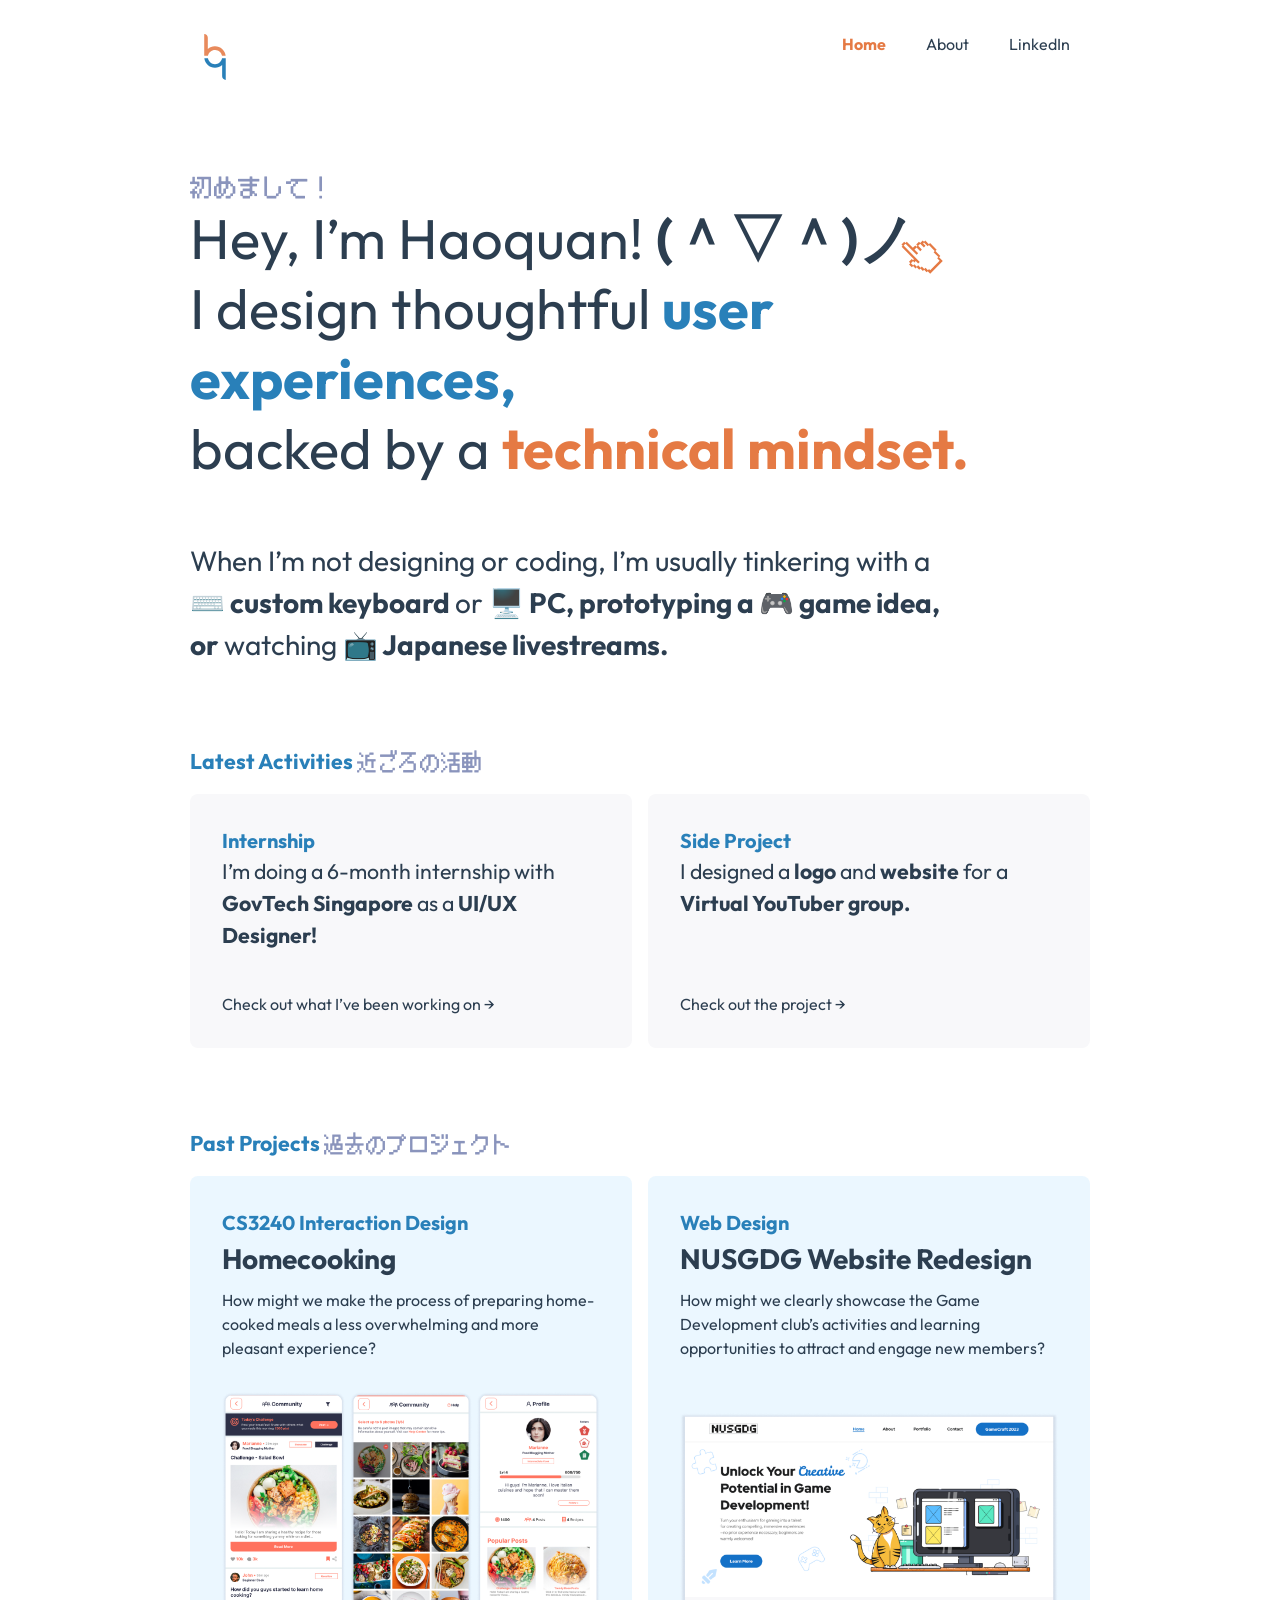
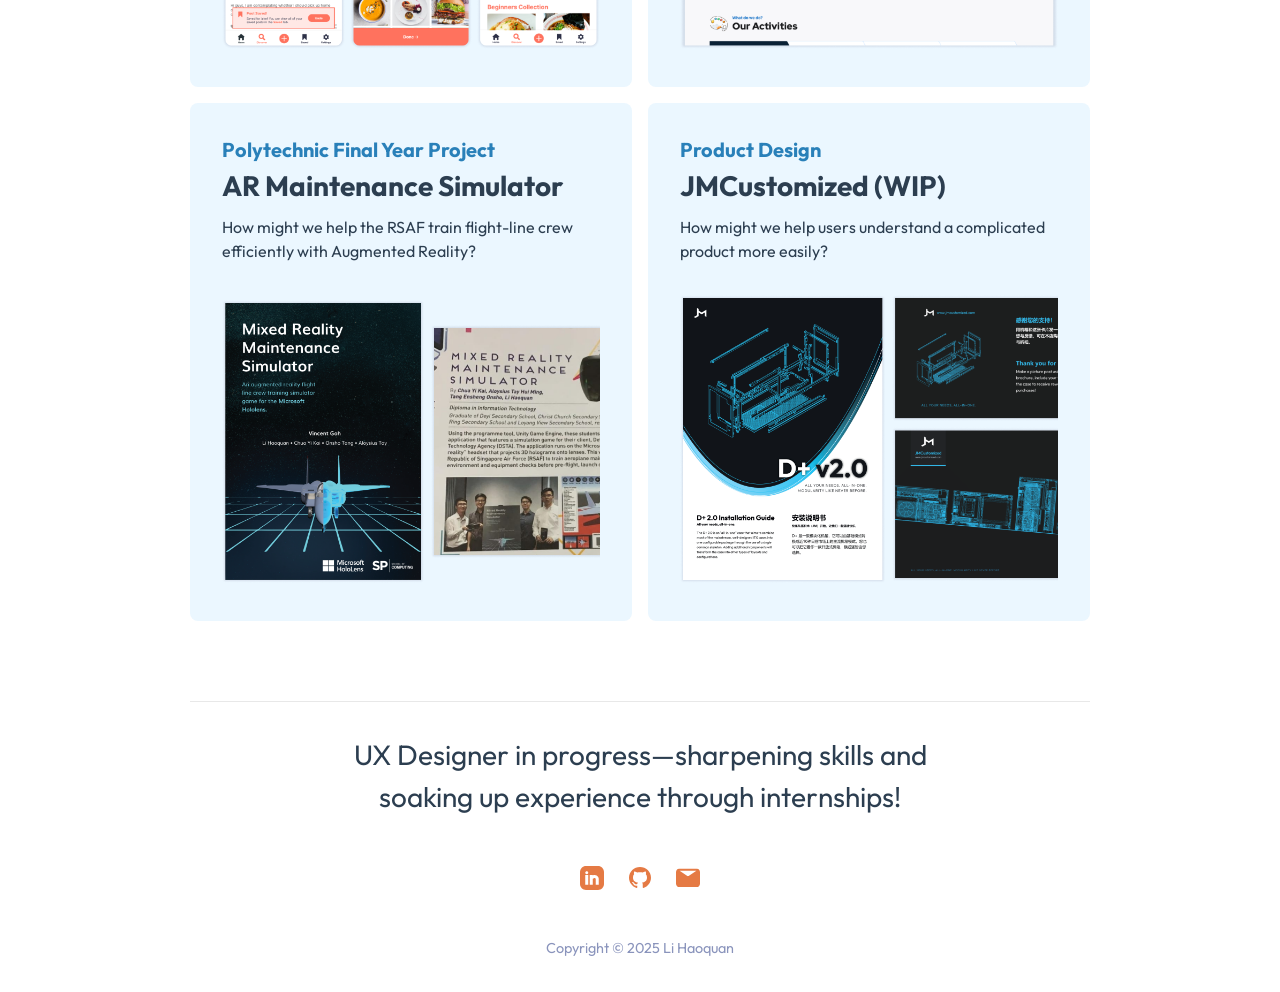
==== index.html @ 428ff1d7 "Update PixelNotes project and fix CSS issues" ====
<!DOCTYPE html>
<html lang="en">

<head>
    <meta charset="utf-8">
    <meta name="description" content="I am Li Haoquan, a UX Designer. This is my portfolio.">
    <meta name="viewport" content="width=device-width, initial-scale=1.0">
    <title>Li Haoquan Portfolio</title>
    <link rel="preconnect" href="https://fonts.googleapis.com">
    <link rel="preconnect" href="https://fonts.gstatic.com" crossorigin>
    <link href="https://fonts.googleapis.com/css2?family=Outfit&family=Pixelify+Sans&display=swap" rel="stylesheet">
    <link rel="canonical" href="http://lihaoquan.com">
    <link rel="stylesheet" href="css/styles.css">
</head>

<body>
    <div class="wrapper">
        <nav>
            <a href="#"><img src="img/logo.svg" alt="" /></a>
            <div class="navigation-container">
                <ul>
                    <li><a href="index.html" class="active">Home</a></li>
                    <li><a href="about.html">About</a></li>
                    <li><a href="https://www.linkedin.com/in/li-haoquan/" target="_blank">LinkedIn</a></li>
                </ul>
                <div class="hamburger-menu">
                    <img class="menu-close-cta" src="img/close.svg" alt="" />
                    <img class="menu-open-cta" src="img/hamburger-menu.svg" alt="" />
                </div>
            </div>
        </nav>
        <main>
            <div id="danmaku-container"></div>
            <header>
                <h4 class="section-title"><span class="gray-text">初めまして！</span></h4>
                <h1>Hey, I’m Haoquan! <strong class="danmaku-toggle">(＾▽＾)ノ</strong>
                    <span class="icon-container"><img class="danmaku-toggle" src="img/mouseover.svg" alt="" /></span>
                    <span class="linebreak">I design
                        thoughtful <strong class="blue-text">user experiences,</strong></span> backed by a
                    <strong class="orange-text">technical mindset.</strong>
                </h1>
                <p>When I’m not designing or coding, I’m usually tinkering with a <span
                        class="linebreak"><strong>&#x2328;&#xFE0F; custom
                            keyboard </strong> or <strong>&#x1F5A5;&#xFE0F; PC, prototyping a
                            <strong>&#x1F3AE;&#xFE0F; game idea,</span></strong> or</strong> watching
                    <strong>&#x1F4FA;&#xFE0F; Japanese livestreams.</strong>
                </p>
            </header>
            <section>
                <h2 class="section-title">Latest Activities <span class="gray-text">近ごろの活動</span></h2>
                <div class="text-block-container">
                    <div class="text-block gray-text-block">
                        <a target="_blank" href="https://www.linkedin.com/in/li-haoquan/">
                            <div>
                                <h3>Internship</h3>
                                <p class="description">I’m doing a 6-month internship with <strong>GovTech
                                        Singapore</strong> as a <strong>UI/UX
                                        Designer!</strong></p>
                            </div>
                            <p class="hyperlink">Check out what I’ve been working on &rarr;</p>
                        </a>
                    </div>
                    <div class="text-block gray-text-block">
                        <a href="pixelnotes.html">
                            <div>
                                <h3>Side Project</h3>
                                <p class="description">I designed a <strong>logo</strong> and <strong>website</strong>
                                    for a
                                    <strong>Virtual
                                        YouTuber
                                        group.</strong>
                                </p>
                            </div>
                            <p class="hyperlink">Check out the project &rarr;</p>
                        </a>
                    </div>
                </div>
            </section>
            <section class="past-projects">
                <h2 class="section-title">Past Projects <span class="gray-text">過去のプロジェクト</span></h2>
                <div class="text-block-container">
                    <div class="text-block blue-text-block">
                        <a href="homecooking.html">
                            <div class="title-section">
                                <h3>CS3240 Interaction Design</h3>
                                <h2>Homecooking</h2>
                                <p class="description">How might we make the process of preparing home-cooked meals a
                                    less overwhelming and
                                    more
                                    pleasant experience?</p>
                            </div>
                            <div class="image-section">
                                <img src="img/cs3240-homecooking.png" alt="" />
                            </div>
                        </a>
                    </div>
                    <div class="text-block blue-text-block">
                        <a href="nusgdg.html">
                            <div class="title-section">
                                <h3>Web Design</h3>
                                <h2>NUSGDG Website Redesign</h2>
                                <p class="description">How might we clearly showcase the Game Development club’s
                                    activities and learning
                                    opportunities to attract and engage new members?</p>
                            </div>
                            <div class="image-section">
                                <img src="img/nusgdg-website-redesign.png" alt="" />
                            </div>
                        </a>
                    </div>
                    <div class="text-block blue-text-block">
                        <a href="ar-maintenance-simulator.html">
                            <div class="title-section">
                                <h3>Polytechnic Final Year Project</h3>
                                <h2>AR Maintenance Simulator</h2>
                                <p class="description">How might we help the RSAF train flight-line crew efficiently
                                    with Augmented Reality?
                                </p>
                            </div>
                            <div class="image-section">
                                <img src="img/ar-maintenance-simulator.png" alt="" />
                            </div>
                        </a>
                    </div>
                    <div class="text-block blue-text-block">
                        <a class="wip">
                            <div class="title-section">
                                <h3>Product Design</h3>
                                <h2>JMCustomized (WIP)</h2>
                                <p class="description">How might we help users understand a complicated product more
                                    easily?</p>
                            </div>
                            <div class="image-section">
                                <img src="img/jmcustomized.png" alt="" />
                            </div>
                        </a>
                    </div>
                </div>
            </section>
        </main>
        <footer>
            <h3>UX Designer in progress—sharpening skills and <span class="linebreak">soaking up experience through
                    internships!</span></h3>
            <div class="social-links">
                <a target="_blank" href="https://www.linkedin.com/in/li-haoquan/"><img src="img/linkedin.svg"
                        alt="" /></a>
                <a target="_blank" href="https://github.com/lihaoquan"><img src="img/github.svg" alt="" /></a>
                <a target="_blank" href="mailto:lihaoquan.dev@gmail.com"><img src="img/email.svg" alt="" /></a>
            </div>
            <p>Copyright &copy; 2025 Li Haoquan</p>
            <script src="https://ajax.googleapis.com/ajax/libs/jquery/3.7.1/jquery.min.js"></script>
            <script src="js/javascript.js"></script>
        </footer>
    </div>
</body>

</html>
---- css/styles.css ----
/* http://meyerweb.com/eric/tools/css/reset/ 
   v2.0 | 20110126
   License: none (public domain)
*/

html,
body,
div,
span,
applet,
object,
iframe,
h1,
h2,
h3,
h4,
h5,
h6,
p,
blockquote,
pre,
a,
abbr,
acronym,
address,
big,
cite,
code,
del,
dfn,
em,
img,
ins,
kbd,
q,
s,
samp,
small,
strike,
strong,
sub,
sup,
tt,
var,
b,
u,
i,
center,
dl,
dt,
dd,
ol,
ul,
li,
fieldset,
form,
label,
legend,
table,
caption,
tbody,
tfoot,
thead,
tr,
th,
td,
article,
aside,
canvas,
details,
embed,
figure,
figcaption,
footer,
header,
hgroup,
menu,
nav,
output,
ruby,
section,
summary,
time,
mark,
audio,
video {
    margin: 0;
    padding: 0;
    border: 0;
    font-size: 100%;
    font: inherit;
    vertical-align: baseline;
}

/* HTML5 display-role reset for older browsers */
article,
aside,
details,
figcaption,
figure,
footer,
header,
hgroup,
menu,
nav,
section {
    display: block;
}

body {
    line-height: 1;
}

ol,
ul {
    list-style: none;
}

blockquote,
q {
    quotes: none;
}

blockquote:before,
blockquote:after,
q:before,
q:after {
    content: '';
    content: none;
}

table {
    border-collapse: collapse;
    border-spacing: 0;
}

* {
    box-sizing: border-box;
}

body {
    line-height: 1.5;
    font-family: "Outfit", sans-serif;
    color: #2C3E50;
    font-size: 18px;
}

.wrapper {
    max-width: 1160px;
    margin: 0 auto;
}

strong {
    font-weight: bold;
}

.blue-text {
    color: #2980B9;
}

.gray-text {
    color: #8A94BC;
}

.section-title {
    color: #2980B9;
    font-size: 1.333em;
    margin-bottom: 0.75em;
}

header .section-title {
    margin-bottom: 0;
}

.orange-text {
    color: #E57A44;
}

a,
a:active,
a:link,
a:visited {
    text-decoration: none;
    color: #2C3E50;
}

a.active {
    color: #E57A44;
    font-weight: bold;
}

nav ul,
nav {
    display: flex;
}

nav {
    justify-content: space-between;
    padding: 2em 0;
}

nav ul a {
    margin: 1em;
    padding: .25em;
}

nav ul a:hover {
    text-decoration: underline;
}

footer {
    text-align: center;
    border-top: 1px solid #E8E8E8;
    padding: 2em 0;
}

footer h3 {
    font-size: 1.750em;
}

footer p {
    font-size: 0.9em;
    color: #8A94BC;
}

main header {
    position: relative;
    padding: 3em 0 0 0;
}

main header img {
    position: absolute;
    bottom: 0;
    left: -0.25em;
    width: 0.75em;
}

main header h4.section-title {
    font-size: 1.5em;
    margin-bottom: 0;
}

main header .icon-container {
    position: relative;
}

main header h1 {
    font-size: 3.833em;
    line-height: 1.25;
}

main header p {
    font-size: 1.750em;
    margin-top: 2em;
}

.linebreak {
    display: block;
}

section {
    margin-top: 5em;
    margin-bottom: 5em;
}

@font-face {
    font-family: 'BestTenCRT';
    src: url('../fonts/BestTen-CRT.otf') format('opentype');
    font-weight: normal;
    font-style: normal;
}

@font-face {
    font-family: 'MS PGothic';
    src: url('../fonts/MS\ PGothic.ttf') format('truetype');
    font-weight: normal;
    font-style: normal;
}

.section-title .gray-text {
    font-family: 'BestTenCRT', sans-serif;
}

.section-title {
    font-weight: bold;
}

.text-block:hover .hyperlink,
.text-block:hover .image-section {
    bottom: 0.3em;
    transition: all 0.05s ease-in;
}

.text-block:hover .hyperlink,
a.hyperlink:hover {
    color: #149df8;
}

.text-block img {
    width: 100%;
    margin-top: 2em;
}

a.hyperlink {
    color: #2980B9;
    text-decoration: underline;
}

.text-block .hyperlink {
    display: inline-block;
}

.text-block .hyperlink,
.text-block .image-section {
    transition: all 0.05s ease-out;
    position: relative;
    bottom: 0;
}

.text-block .hyperlink {
    margin-top: 2.5em;
}

.text-block-container {
    display: flex;
    flex-wrap: wrap;
    gap: 1em;
}

.text-block-container .single-block {
    flex: 1;
}

.text-block {
    border-radius: 0.5em;
    flex: 0 0 calc(50% - 0.5em);
}

.text-block a,
.text-block .inner-content {
    display: block;
    padding: 2em;
    display: flex;
    flex-direction: column;
    justify-content: space-between;
    height: 100%;
}

.text-block h3 {
    font-weight: bold;
    font-size: 1.250em;
    color: #2980B9;
}

.gray-text-block {
    background-color: #F8F8FA;
}

.blue-text-block {
    background-color: #EBF7FF;
}

.blue-text-block .description {
    margin-top: 0.5em;
}

.text-block h2 {
    font-size: 1.750em;
}

.gray-text-block .description {
    font-size: 1.333em;
}

.text-block h2 {
    font-weight: bold;
}

.social-links {
    display: flex;
    justify-content: center;
    gap: 1.5em;
    align-items: center;
    margin: 3em 0;
}

.social-links a {
    width: 1.5em;
    height: 1.5em;
    position: relative;
}

.social-links a img {
    width: 100%;
    position: absolute;
    top: 50%;
    left: 0;
    transform: translateY(-50%);
}

.hamburger-menu {
    position: fixed;
    z-index: 999;
    right: 0;
    top: 0;
    padding: 1.5em 1em;
    cursor: pointer;
    display: none;
}

.interests {
    column-count: 2;
    column-gap: 1em;
}

.gallery {
    column-count: 3;
    column-gap: 1em;
}

.interests .text-block,
.gallery-item {
    display: inline-block;
    width: 100%;
    margin-bottom: 1em;
    break-inside: avoid;
}

.gallery-item img {
    width: 100%;
}

.list-groups {
    display: flex;
}

.list-groups ul {
    list-style: circle;
    margin-right: 4em;
    margin-left: 1.5em;
}

.about-intro .intro-content {
    display: flex;
    align-items: flex-start;
    padding-right: 5em;
    gap: 1em;
}

.about-intro .intro-content img {
    width: 30%;
}

.about-intro p {
    margin-bottom: 1em;
}

.employment-history .employment-detail {
    margin-bottom: 1.75em;
}

.subpage header h3 {
    font-size: 2.25em;
    margin-bottom: 0.5em;
}

.subpage section {
    margin-top: 0;
}

.danmaku-open #danmaku-container {
    visibility: visible;
}

.danmaku-toggle {
    cursor: pointer;
}

#danmaku-container {
    visibility: hidden;
    position: absolute;
    z-index: -1;
    top: 0;
    left: 0;
    width: 100%;
    height: 100%;
    overflow: hidden;
}

.danmaku {
    font-family: "MS PGothic", sans-serif;
    position: absolute;
    white-space: nowrap;
    font-size: 1.2rem;
    font-weight: bold;
    color: white;
    pointer-events: none;
    right: -10em;
    animation: fly-left linear forwards;
}

.project-intro .intro-content img {
    width: 100%;
}

.project-intro .intro-content .wrapper {
    display: flex;
}

.project-intro .intro-content {
    background-color: #EBF7FF;
    padding: 2em 0 0 0;
}

.sideproject .project-intro .intro-content {
    background-color: #F8F8FA;
}

body.subpage section.project-section .project-wrapper {
    max-width: 960px;
}

.project-section h3 {
    font-size: 1.5em;
}

.project-section p,
.project-section h3 {
    margin-bottom: 1em;
}

.project-section blockquote {
    margin-bottom: 1em;
    font-size: 1.333em;
    border-left: 0.333em solid #2980B9;
    padding: 1em;
    font-weight: bold;
}

.project-section blockquote p {
    margin-bottom: 0;
    color: #2980B9;
}

figure img {
    width: 100%;
}

figure figcaption {
    color: #8A94BC;
    padding-left: 1em;
    margin-bottom: 1em;
}

.project-section ol {
    list-style-type: decimal;
    margin-left: 2em;
    margin-bottom: 1em;
}

a.cta-block {
    padding: 0.5em 2em;
    display: block;
    text-align: center;
    border: 1px solid #2980B9;
    color: #2980B9;
    border-radius: 4em;
    flex: 1;
    transition: all 0.05s ease-in;
    background-color: #ffffff;
}

a.cta-block:hover {
    background-color: #2980B9;
    color: #ffffff;
    transition: all 0.05s ease-in;
}

.cta-pair {
    margin-top: 2em;
    display: flex;
    gap: 1em;
}

.project .sticky-nav-tools {
    z-index: 999;
    position: fixed;
    bottom: 0;
    right: 0;
    padding: 5em;
    display: flex;
    flex-direction: column;
    gap: 1em;
}

.youtube-embed {
    width: 100%;
    height: 30em;
    margin: 1em 0;
}

.wip {
    cursor: not-allowed;
}

@keyframes fly-left {
    from {
        transform: translate3d(0, 0, 0);
    }

    to {
        transform: translate3d(-200vw, 0, 0);
    }
}

@media screen and (max-width: 1920px) {
    body {
        font-size: 16px;
    }

    .wrapper {
        max-width: 1000px;
    }

    body.subpage section.project-section .project-wrapper {
        max-width: 820px;
    }

    .project .sticky-nav-tools {
        padding: 3em;
    }
}

@media screen and (max-width: 1500px) {
    main header h1 {
        font-size: 3.5em;
    }

    .wrapper {
        max-width: 900px;
    }

    body.subpage section.project-section .project-wrapper {
        max-width: 720px;
    }

    .project .sticky-nav-tools {
        padding: 2.5em;
    }
}

@media screen and (max-width: 1050px) {
    main header h1 {
        font-size: 3.25em;
    }

    main header p,
    .gray-text-block .description,
    .text-block h2,
    footer h3 {
        font-size: 1.5em;
    }

    .wrapper {
        max-width: 900px;
        padding: 0 2em;
    }

    .about-intro .intro-content {
        padding-right: 0;
    }


    .project .sticky-nav-tools {
        padding: 2em;
    }
}

@media screen and (max-width: 900px) {

    .hamburger-menu {
        display: block;
    }

    main header h1 {
        font-size: 2.75em;
    }

    main header {
        padding: 1.5em 0 0 0;
    }

    .wrapper {
        max-width: 800px;
    }

    nav .navigation-container ul {
        opacity: 0;
        visibility: hidden;
        transition: opacity 0.3s ease;
        position: fixed;
        top: 0;
        left: 0;
        width: 100%;
        height: 100%;
        padding-top: 5em;
        background-color: #ffffff;
        flex-direction: column;
        text-align: center;
        z-index: 999;
        justify-content: start;
        flex-direction: column;
        width: 100%;
    }

    nav {
        padding: 1em 0;
    }

    .list-groups {
        display: block;
        column-count: 2;
        column-gap: 1em;
    }

    .menu-close-cta {
        display: none;
    }

    .menu-open .navigation-container {
        display: flex;
    }

    .menu-open .menu-open-cta {
        display: none;
    }

    .menu-open .menu-close-cta {
        display: block;
    }

    .menu-open nav .navigation-container ul {
        opacity: 1;
        visibility: visible;
    }

    nav .navigation-container ul a {
        width: 100%;
        padding: 1em 0;
        margin: 0;
        display: inline-block;
        font-size: 1.5em;
    }

    nav .navigation-container ul a.active {
        background-color: #F8F8FA;
    }

    .gallery {
        column-count: 2;
        column-gap: 1em;
    }

    .project .sticky-nav-tools {
        padding: 0;
        flex-direction: row;
        width: 100%;
        gap: 0;
    }

    .project .sticky-nav-tools a.cta-block {
        border-radius: 0;
        border: 0;
        border-top: 1px solid #2980B9;
        padding: 1em;
    }

    .project .sticky-nav-tools a.cta-block:nth-of-type(1) {
        border-right: 1px solid #2980B9;
    }
}

@media screen and (max-width: 760px) {
    main header h1 {
        font-size: 2.3em;
    }

    main header p,
    footer h3,
    .section-title,
    main header h4.section-title {
        font-size: 1.3em;
    }

    main header h4.section-title {
        margin-bottom: 0.5em;
    }

    .list-groups ul {
        margin-right: 2em;
    }

    .about-intro .intro-content img {
        width: 40%;
    }
}

@media screen and (max-width: 660px) {
    main header h1 {
        font-size: 2.1em;
    }

    main header p,
    footer h3 {
        font-size: 1.15em;
    }

    .text-block {
        flex: 0 0 100%;
    }

    .wrapper {
        padding: 0 1em;
    }

    .gallery,
    .interests {
        column-count: 1;
        gap: 0;
    }

    .gallery-item {
        margin-bottom: 2em;
    }

    .about-intro .intro-content {
        flex-direction: column;
    }

    .about-intro .intro-content img {
        width: 100%;
        margin: 0 auto;
    }
}

@media screen and (max-width: 580px) {

    main header h1,
    .subpage header h3 {
        font-size: 1.8em;
    }

    main header p {
        font-size: 1.05em;
    }

    .list-groups ul {
        margin-right: 1em;
    }
}

@media screen and (max-width: 525px) {

    main header h1,
    .subpage header h3 {
        font-size: 1.75em;
    }

    main header p {
        font-size: 1em;
    }
}

@media screen and (max-width: 500px) {
    body {
        font-size: 15px;
    }

    main header h1,
    .subpage header h3 {
        font-size: 1.6em;
    }
}

@media screen and (max-width: 450px) {

    main header h1,
    .subpage header h3 {
        font-size: 1.5em;
    }

    main header p {
        font-size: 0.9em;
    }

    .wrapper,
    .project-wrapper {
        min-width: 400px;
    }
}
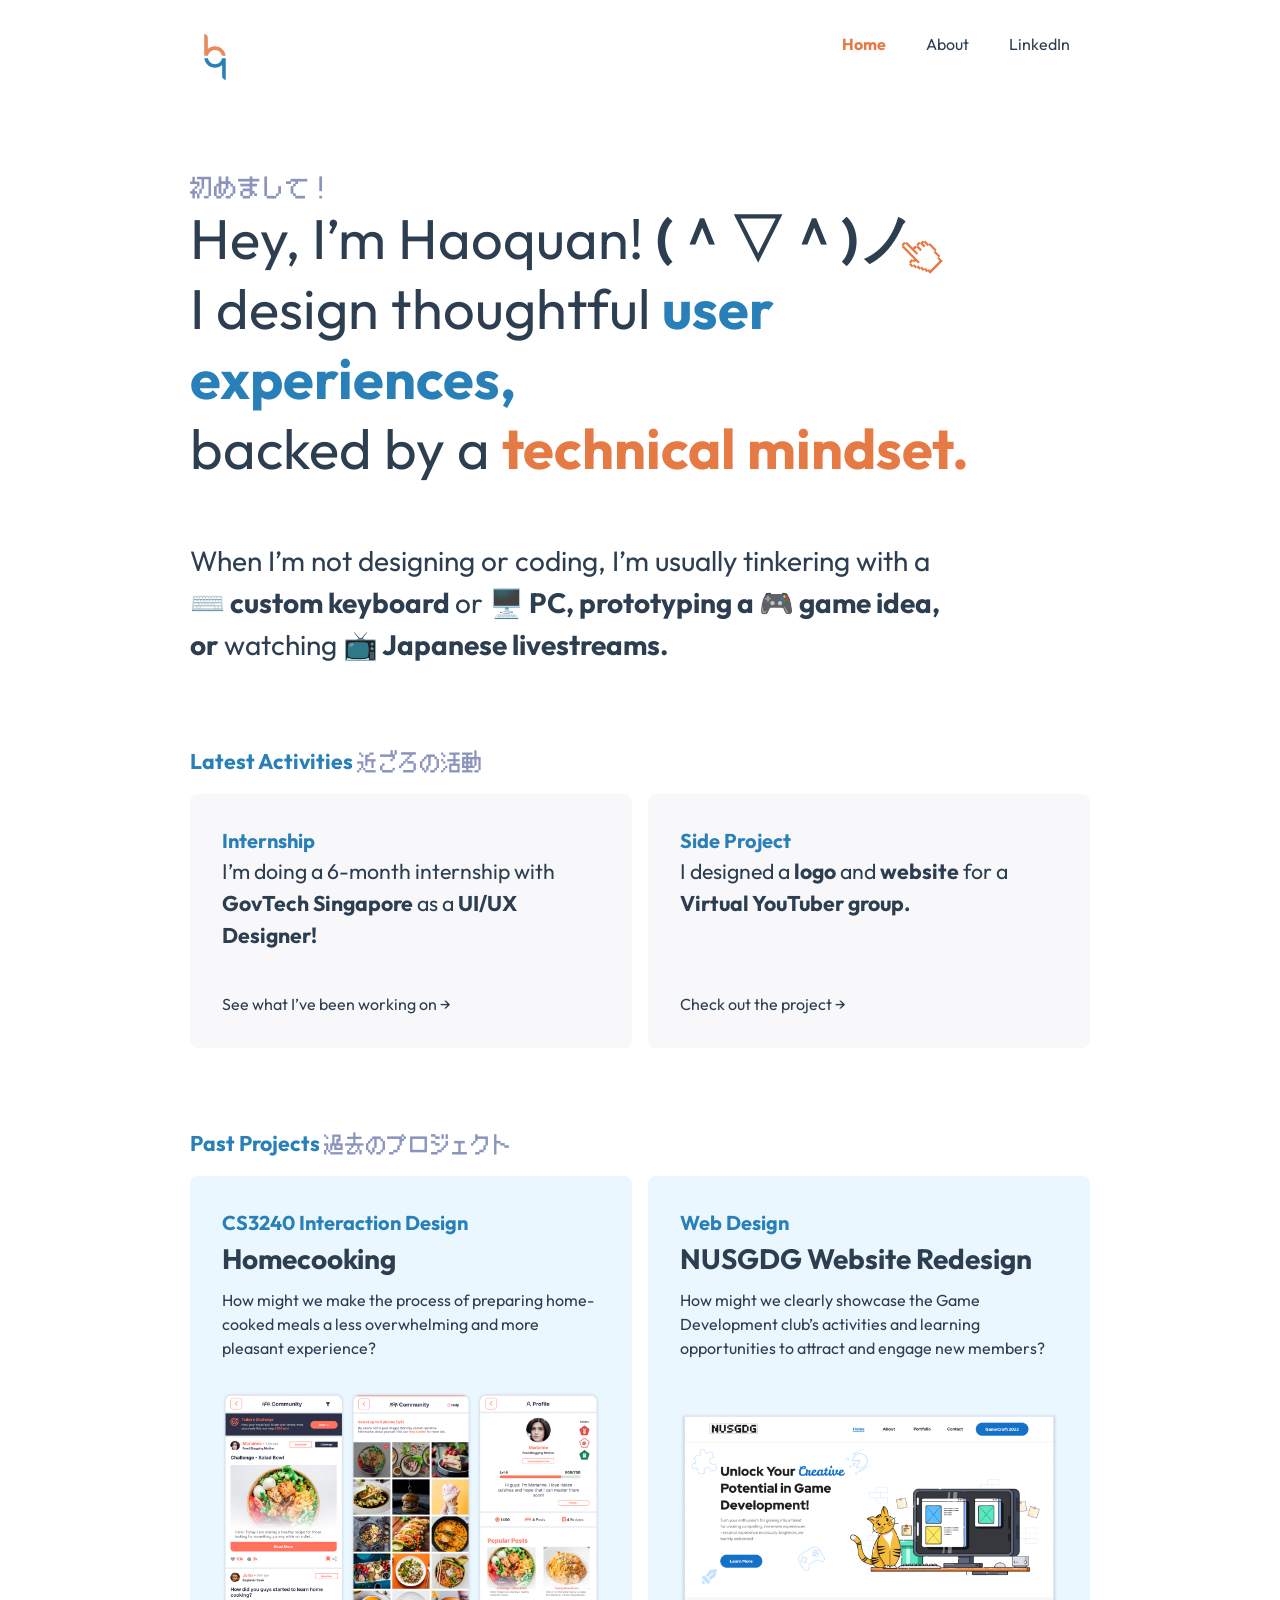
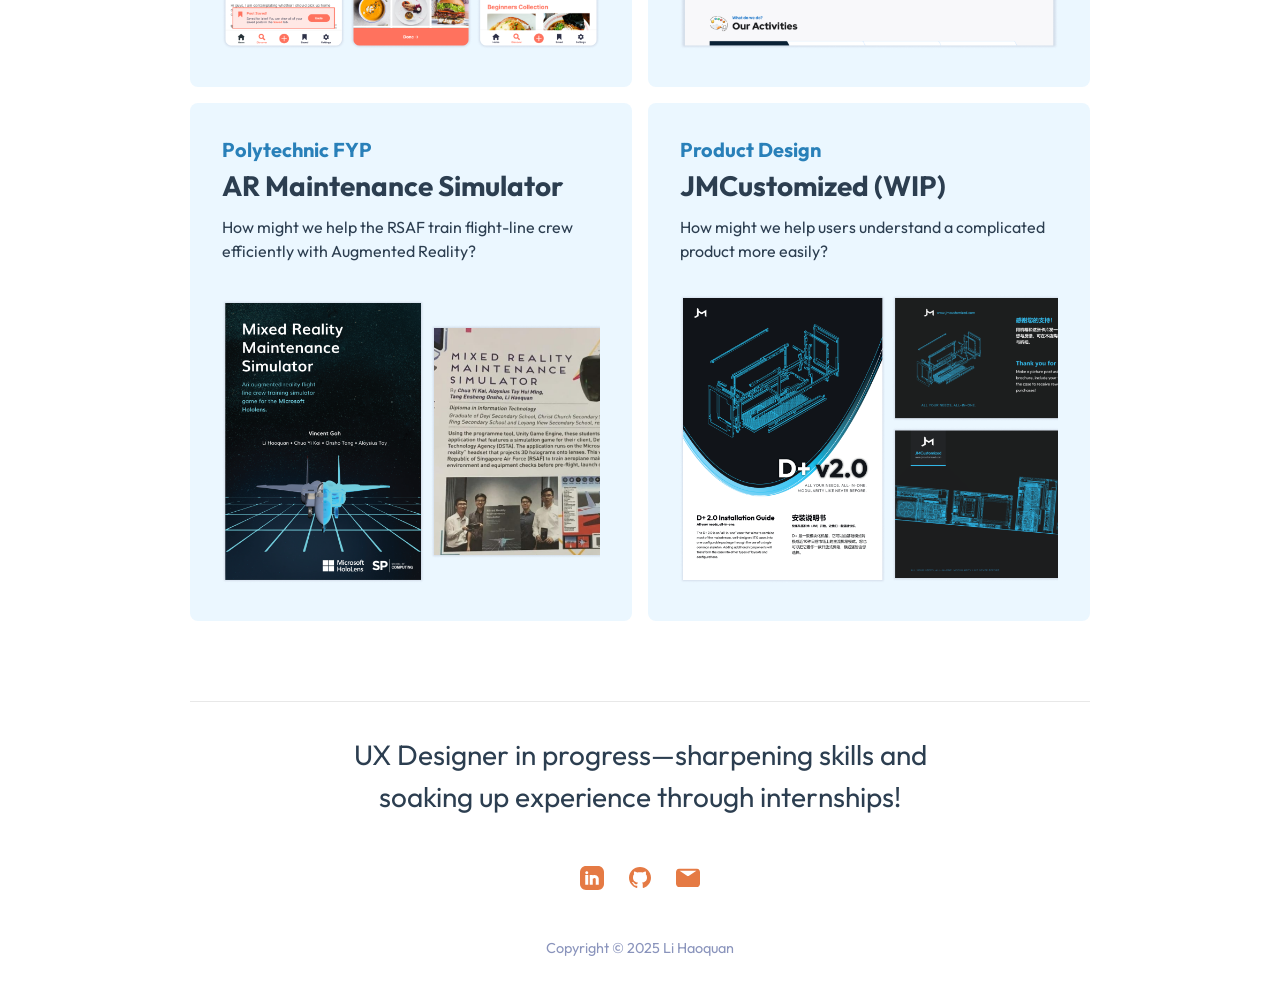
==== commit 79517313: "Responsive CSS update" ====
--- a/index.html
+++ b/index.html
@@ -57,7 +57,7 @@
                                         Singapore</strong> as a <strong>UI/UX
                                         Designer!</strong></p>
                             </div>
-                            <p class="hyperlink">Check out what I’ve been working on &rarr;</p>
+                            <p class="hyperlink">See what I’ve been working on &rarr;</p>
                         </a>
                     </div>
                     <div class="text-block gray-text-block">
@@ -111,7 +111,7 @@
                     <div class="text-block blue-text-block">
                         <a href="ar-maintenance-simulator.html">
                             <div class="title-section">
-                                <h3>Polytechnic Final Year Project</h3>
+                                <h3>Polytechnic FYP</h3>
                                 <h2>AR Maintenance Simulator</h2>
                                 <p class="description">How might we help the RSAF train flight-line crew efficiently
                                     with Augmented Reality?
--- a/css/styles.css
+++ b/css/styles.css
@@ -538,7 +538,7 @@
 }
 
 .project-section blockquote p {
-    margin-bottom: 0;
+    margin-bottom: 0.25em;
     color: #2980B9;
 }
 
@@ -618,6 +618,10 @@
         font-size: 16px;
     }
 
+    .project-section blockquote {
+        font-size: 1.2em;
+    }
+
     .wrapper {
         max-width: 1000px;
     }
@@ -649,9 +653,13 @@
     }
 }
 
-@media screen and (max-width: 1050px) {
+@media screen and (max-width: 1075px) {
     main header h1 {
         font-size: 3.25em;
+    }
+
+    .project-section blockquote {
+        font-size: 1.1em;
     }
 
     main header p,
@@ -676,7 +684,7 @@
     }
 }
 
-@media screen and (max-width: 900px) {
+@media screen and (max-width: 920px) {
 
     .hamburger-menu {
         display: block;
@@ -684,6 +692,15 @@
 
     main header h1 {
         font-size: 2.75em;
+    }
+
+    main header p,
+    .gray-text-block .description,
+    .text-block h2,
+    footer h3,
+    .section-title,
+    main header h4.section-title {
+        font-size: 1.4em;
     }
 
     main header {
@@ -780,12 +797,14 @@
     }
 }
 
-@media screen and (max-width: 760px) {
+@media screen and (max-width: 820px) {
     main header h1 {
         font-size: 2.3em;
     }
 
     main header p,
+    .gray-text-block .description,
+    .text-block h2,
     footer h3,
     .section-title,
     main header h4.section-title {
@@ -805,13 +824,17 @@
     }
 }
 
-@media screen and (max-width: 660px) {
+@media screen and (max-width: 680px) {
     main header h1 {
         font-size: 2.1em;
     }
 
     main header p,
-    footer h3 {
+    .gray-text-block .description,
+    .text-block h2,
+    footer h3,
+    .section-title,
+    main header h4.section-title {
         font-size: 1.15em;
     }
 
@@ -843,13 +866,22 @@
     }
 }
 
-@media screen and (max-width: 580px) {
+@media screen and (max-width: 600px) {
 
     main header h1,
     .subpage header h3 {
         font-size: 1.8em;
     }
 
+    main header p,
+    .gray-text-block .description,
+    .text-block h2,
+    footer h3,
+    .section-title,
+    main header h4.section-title {
+        font-size: 1.15em;
+    }
+
     main header p {
         font-size: 1.05em;
     }
@@ -866,6 +898,15 @@
         font-size: 1.75em;
     }
 
+    main header p,
+    .gray-text-block .description,
+    .text-block h2,
+    footer h3,
+    .section-title,
+    main header h4.section-title {
+        font-size: 1em;
+    }
+
     main header p {
         font-size: 1em;
     }
@@ -893,8 +934,19 @@
         font-size: 0.9em;
     }
 
-    .wrapper,
-    .project-wrapper {
-        min-width: 400px;
+    .list-groups {
+        column-count: 1;
+    }
+}
+
+@media screen and (max-width: 400px) {
+
+    main header h1,
+    .subpage header h3 {
+        font-size: 1.3em;
+    }
+
+    main header p {
+        font-size: 0.75em;
     }
 }
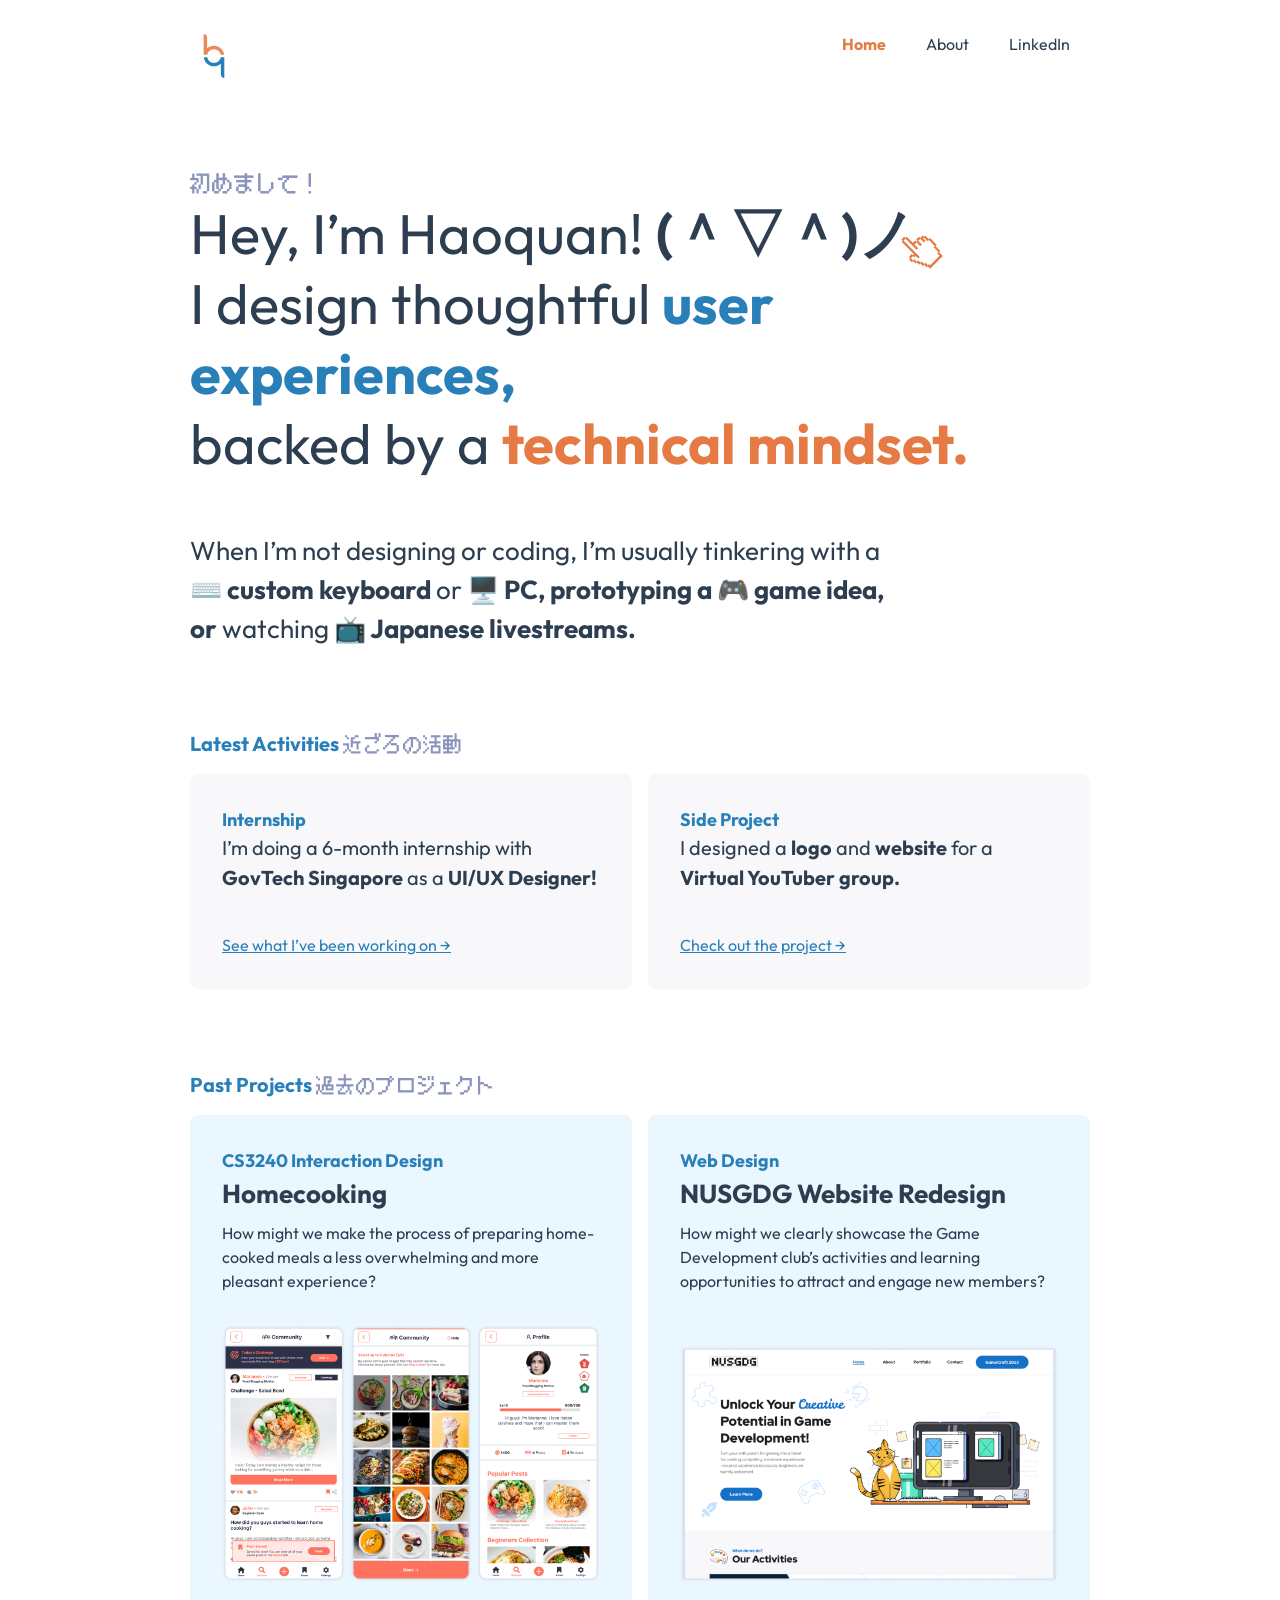
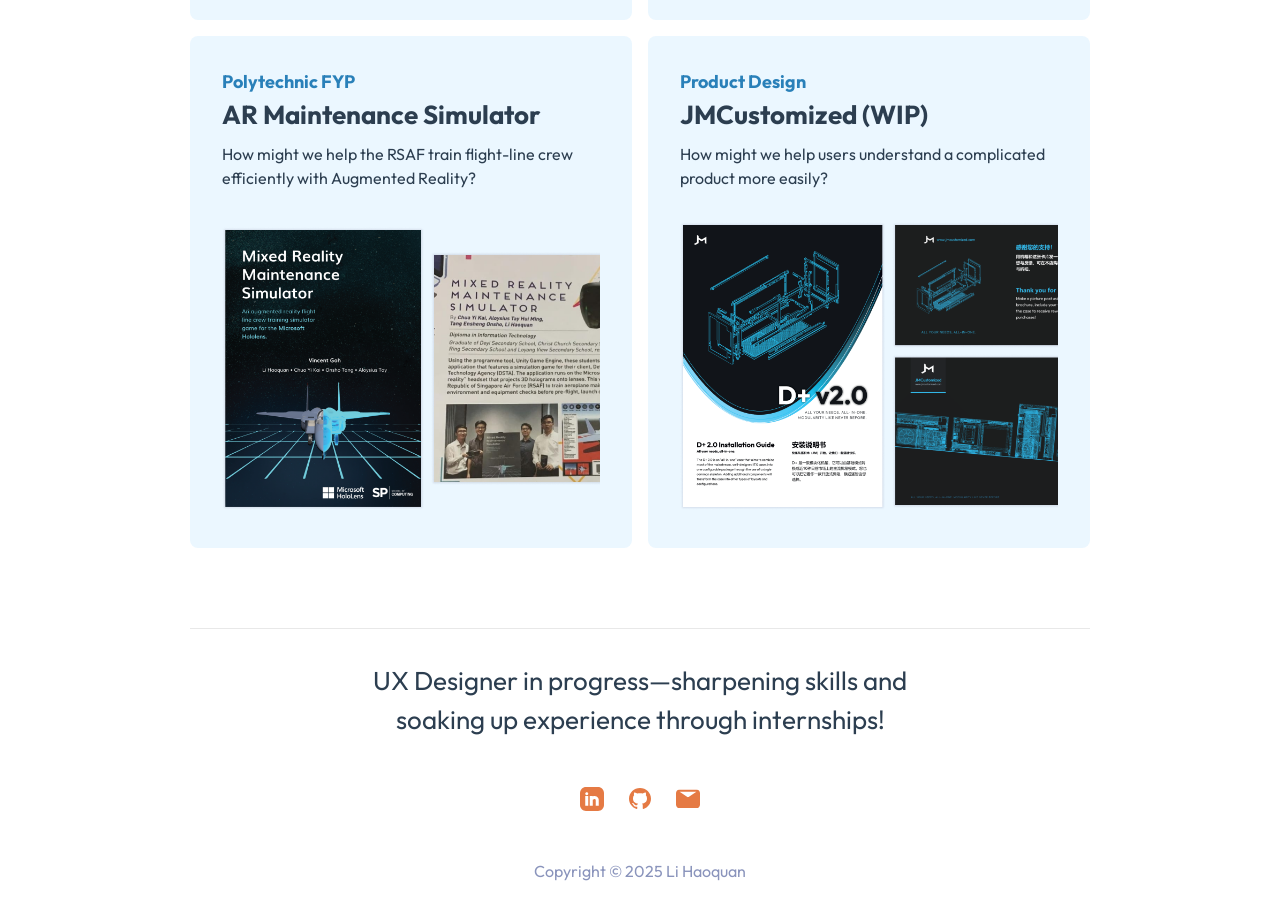
==== commit f5a5c5d9: "Update index.html" ====
--- a/index.html
+++ b/index.html
@@ -122,7 +122,7 @@
                             </div>
                         </a>
                     </div>
-                    <div class="text-block blue-text-block">
+                    <div class="text-block blue-text-block wip-block">
                         <a class="wip">
                             <div class="title-section">
                                 <h3>Product Design</h3>
--- a/css/styles.css
+++ b/css/styles.css
@@ -1,952 +1 @@
-/* http://meyerweb.com/eric/tools/css/reset/ 
-   v2.0 | 20110126
-   License: none (public domain)
-*/
-
-html,
-body,
-div,
-span,
-applet,
-object,
-iframe,
-h1,
-h2,
-h3,
-h4,
-h5,
-h6,
-p,
-blockquote,
-pre,
-a,
-abbr,
-acronym,
-address,
-big,
-cite,
-code,
-del,
-dfn,
-em,
-img,
-ins,
-kbd,
-q,
-s,
-samp,
-small,
-strike,
-strong,
-sub,
-sup,
-tt,
-var,
-b,
-u,
-i,
-center,
-dl,
-dt,
-dd,
-ol,
-ul,
-li,
-fieldset,
-form,
-label,
-legend,
-table,
-caption,
-tbody,
-tfoot,
-thead,
-tr,
-th,
-td,
-article,
-aside,
-canvas,
-details,
-embed,
-figure,
-figcaption,
-footer,
-header,
-hgroup,
-menu,
-nav,
-output,
-ruby,
-section,
-summary,
-time,
-mark,
-audio,
-video {
-    margin: 0;
-    padding: 0;
-    border: 0;
-    font-size: 100%;
-    font: inherit;
-    vertical-align: baseline;
-}
-
-/* HTML5 display-role reset for older browsers */
-article,
-aside,
-details,
-figcaption,
-figure,
-footer,
-header,
-hgroup,
-menu,
-nav,
-section {
-    display: block;
-}
-
-body {
-    line-height: 1;
-}
-
-ol,
-ul {
-    list-style: none;
-}
-
-blockquote,
-q {
-    quotes: none;
-}
-
-blockquote:before,
-blockquote:after,
-q:before,
-q:after {
-    content: '';
-    content: none;
-}
-
-table {
-    border-collapse: collapse;
-    border-spacing: 0;
-}
-
-* {
-    box-sizing: border-box;
-}
-
-body {
-    line-height: 1.5;
-    font-family: "Outfit", sans-serif;
-    color: #2C3E50;
-    font-size: 18px;
-}
-
-.wrapper {
-    max-width: 1160px;
-    margin: 0 auto;
-}
-
-strong {
-    font-weight: bold;
-}
-
-.blue-text {
-    color: #2980B9;
-}
-
-.gray-text {
-    color: #8A94BC;
-}
-
-.section-title {
-    color: #2980B9;
-    font-size: 1.333em;
-    margin-bottom: 0.75em;
-}
-
-header .section-title {
-    margin-bottom: 0;
-}
-
-.orange-text {
-    color: #E57A44;
-}
-
-a,
-a:active,
-a:link,
-a:visited {
-    text-decoration: none;
-    color: #2C3E50;
-}
-
-a.active {
-    color: #E57A44;
-    font-weight: bold;
-}
-
-nav ul,
-nav {
-    display: flex;
-}
-
-nav {
-    justify-content: space-between;
-    padding: 2em 0;
-}
-
-nav ul a {
-    margin: 1em;
-    padding: .25em;
-}
-
-nav ul a:hover {
-    text-decoration: underline;
-}
-
-footer {
-    text-align: center;
-    border-top: 1px solid #E8E8E8;
-    padding: 2em 0;
-}
-
-footer h3 {
-    font-size: 1.750em;
-}
-
-footer p {
-    font-size: 0.9em;
-    color: #8A94BC;
-}
-
-main header {
-    position: relative;
-    padding: 3em 0 0 0;
-}
-
-main header img {
-    position: absolute;
-    bottom: 0;
-    left: -0.25em;
-    width: 0.75em;
-}
-
-main header h4.section-title {
-    font-size: 1.5em;
-    margin-bottom: 0;
-}
-
-main header .icon-container {
-    position: relative;
-}
-
-main header h1 {
-    font-size: 3.833em;
-    line-height: 1.25;
-}
-
-main header p {
-    font-size: 1.750em;
-    margin-top: 2em;
-}
-
-.linebreak {
-    display: block;
-}
-
-section {
-    margin-top: 5em;
-    margin-bottom: 5em;
-}
-
-@font-face {
-    font-family: 'BestTenCRT';
-    src: url('../fonts/BestTen-CRT.otf') format('opentype');
-    font-weight: normal;
-    font-style: normal;
-}
-
-@font-face {
-    font-family: 'MS PGothic';
-    src: url('../fonts/MS\ PGothic.ttf') format('truetype');
-    font-weight: normal;
-    font-style: normal;
-}
-
-.section-title .gray-text {
-    font-family: 'BestTenCRT', sans-serif;
-}
-
-.section-title {
-    font-weight: bold;
-}
-
-.text-block:hover .hyperlink,
-.text-block:hover .image-section {
-    bottom: 0.3em;
-    transition: all 0.05s ease-in;
-}
-
-.text-block:hover .hyperlink,
-a.hyperlink:hover {
-    color: #149df8;
-}
-
-.text-block img {
-    width: 100%;
-    margin-top: 2em;
-}
-
-a.hyperlink {
-    color: #2980B9;
-    text-decoration: underline;
-}
-
-.text-block .hyperlink {
-    display: inline-block;
-}
-
-.text-block .hyperlink,
-.text-block .image-section {
-    transition: all 0.05s ease-out;
-    position: relative;
-    bottom: 0;
-}
-
-.text-block .hyperlink {
-    margin-top: 2.5em;
-}
-
-.text-block-container {
-    display: flex;
-    flex-wrap: wrap;
-    gap: 1em;
-}
-
-.text-block-container .single-block {
-    flex: 1;
-}
-
-.text-block {
-    border-radius: 0.5em;
-    flex: 0 0 calc(50% - 0.5em);
-}
-
-.text-block a,
-.text-block .inner-content {
-    display: block;
-    padding: 2em;
-    display: flex;
-    flex-direction: column;
-    justify-content: space-between;
-    height: 100%;
-}
-
-.text-block h3 {
-    font-weight: bold;
-    font-size: 1.250em;
-    color: #2980B9;
-}
-
-.gray-text-block {
-    background-color: #F8F8FA;
-}
-
-.blue-text-block {
-    background-color: #EBF7FF;
-}
-
-.blue-text-block .description {
-    margin-top: 0.5em;
-}
-
-.text-block h2 {
-    font-size: 1.750em;
-}
-
-.gray-text-block .description {
-    font-size: 1.333em;
-}
-
-.text-block h2 {
-    font-weight: bold;
-}
-
-.social-links {
-    display: flex;
-    justify-content: center;
-    gap: 1.5em;
-    align-items: center;
-    margin: 3em 0;
-}
-
-.social-links a {
-    width: 1.5em;
-    height: 1.5em;
-    position: relative;
-}
-
-.social-links a img {
-    width: 100%;
-    position: absolute;
-    top: 50%;
-    left: 0;
-    transform: translateY(-50%);
-}
-
-.hamburger-menu {
-    position: fixed;
-    z-index: 999;
-    right: 0;
-    top: 0;
-    padding: 1.5em 1em;
-    cursor: pointer;
-    display: none;
-}
-
-.interests {
-    column-count: 2;
-    column-gap: 1em;
-}
-
-.gallery {
-    column-count: 3;
-    column-gap: 1em;
-}
-
-.interests .text-block,
-.gallery-item {
-    display: inline-block;
-    width: 100%;
-    margin-bottom: 1em;
-    break-inside: avoid;
-}
-
-.gallery-item img {
-    width: 100%;
-}
-
-.list-groups {
-    display: flex;
-}
-
-.list-groups ul {
-    list-style: circle;
-    margin-right: 4em;
-    margin-left: 1.5em;
-}
-
-.about-intro .intro-content {
-    display: flex;
-    align-items: flex-start;
-    padding-right: 5em;
-    gap: 1em;
-}
-
-.about-intro .intro-content img {
-    width: 30%;
-}
-
-.about-intro p {
-    margin-bottom: 1em;
-}
-
-.employment-history .employment-detail {
-    margin-bottom: 1.75em;
-}
-
-.subpage header h3 {
-    font-size: 2.25em;
-    margin-bottom: 0.5em;
-}
-
-.subpage section {
-    margin-top: 0;
-}
-
-.danmaku-open #danmaku-container {
-    visibility: visible;
-}
-
-.danmaku-toggle {
-    cursor: pointer;
-}
-
-#danmaku-container {
-    visibility: hidden;
-    position: absolute;
-    z-index: -1;
-    top: 0;
-    left: 0;
-    width: 100%;
-    height: 100%;
-    overflow: hidden;
-}
-
-.danmaku {
-    font-family: "MS PGothic", sans-serif;
-    position: absolute;
-    white-space: nowrap;
-    font-size: 1.2rem;
-    font-weight: bold;
-    color: white;
-    pointer-events: none;
-    right: -10em;
-    animation: fly-left linear forwards;
-}
-
-.project-intro .intro-content img {
-    width: 100%;
-}
-
-.project-intro .intro-content .wrapper {
-    display: flex;
-}
-
-.project-intro .intro-content {
-    background-color: #EBF7FF;
-    padding: 2em 0 0 0;
-}
-
-.sideproject .project-intro .intro-content {
-    background-color: #F8F8FA;
-}
-
-body.subpage section.project-section .project-wrapper {
-    max-width: 960px;
-}
-
-.project-section h3 {
-    font-size: 1.5em;
-}
-
-.project-section p,
-.project-section h3 {
-    margin-bottom: 1em;
-}
-
-.project-section blockquote {
-    margin-bottom: 1em;
-    font-size: 1.333em;
-    border-left: 0.333em solid #2980B9;
-    padding: 1em;
-    font-weight: bold;
-}
-
-.project-section blockquote p {
-    margin-bottom: 0.25em;
-    color: #2980B9;
-}
-
-figure img {
-    width: 100%;
-}
-
-figure figcaption {
-    color: #8A94BC;
-    padding-left: 1em;
-    margin-bottom: 1em;
-}
-
-.project-section ol {
-    list-style-type: decimal;
-    margin-left: 2em;
-    margin-bottom: 1em;
-}
-
-a.cta-block {
-    padding: 0.5em 2em;
-    display: block;
-    text-align: center;
-    border: 1px solid #2980B9;
-    color: #2980B9;
-    border-radius: 4em;
-    flex: 1;
-    transition: all 0.05s ease-in;
-    background-color: #ffffff;
-}
-
-a.cta-block:hover {
-    background-color: #2980B9;
-    color: #ffffff;
-    transition: all 0.05s ease-in;
-}
-
-.cta-pair {
-    margin-top: 2em;
-    display: flex;
-    gap: 1em;
-}
-
-.project .sticky-nav-tools {
-    z-index: 999;
-    position: fixed;
-    bottom: 0;
-    right: 0;
-    padding: 5em;
-    display: flex;
-    flex-direction: column;
-    gap: 1em;
-}
-
-.youtube-embed {
-    width: 100%;
-    height: 30em;
-    margin: 1em 0;
-}
-
-.wip {
-    cursor: not-allowed;
-}
-
-@keyframes fly-left {
-    from {
-        transform: translate3d(0, 0, 0);
-    }
-
-    to {
-        transform: translate3d(-200vw, 0, 0);
-    }
-}
-
-@media screen and (max-width: 1920px) {
-    body {
-        font-size: 16px;
-    }
-
-    .project-section blockquote {
-        font-size: 1.2em;
-    }
-
-    .wrapper {
-        max-width: 1000px;
-    }
-
-    body.subpage section.project-section .project-wrapper {
-        max-width: 820px;
-    }
-
-    .project .sticky-nav-tools {
-        padding: 3em;
-    }
-}
-
-@media screen and (max-width: 1500px) {
-    main header h1 {
-        font-size: 3.5em;
-    }
-
-    .wrapper {
-        max-width: 900px;
-    }
-
-    body.subpage section.project-section .project-wrapper {
-        max-width: 720px;
-    }
-
-    .project .sticky-nav-tools {
-        padding: 2.5em;
-    }
-}
-
-@media screen and (max-width: 1075px) {
-    main header h1 {
-        font-size: 3.25em;
-    }
-
-    .project-section blockquote {
-        font-size: 1.1em;
-    }
-
-    main header p,
-    .gray-text-block .description,
-    .text-block h2,
-    footer h3 {
-        font-size: 1.5em;
-    }
-
-    .wrapper {
-        max-width: 900px;
-        padding: 0 2em;
-    }
-
-    .about-intro .intro-content {
-        padding-right: 0;
-    }
-
-
-    .project .sticky-nav-tools {
-        padding: 2em;
-    }
-}
-
-@media screen and (max-width: 920px) {
-
-    .hamburger-menu {
-        display: block;
-    }
-
-    main header h1 {
-        font-size: 2.75em;
-    }
-
-    main header p,
-    .gray-text-block .description,
-    .text-block h2,
-    footer h3,
-    .section-title,
-    main header h4.section-title {
-        font-size: 1.4em;
-    }
-
-    main header {
-        padding: 1.5em 0 0 0;
-    }
-
-    .wrapper {
-        max-width: 800px;
-    }
-
-    nav .navigation-container ul {
-        opacity: 0;
-        visibility: hidden;
-        transition: opacity 0.3s ease;
-        position: fixed;
-        top: 0;
-        left: 0;
-        width: 100%;
-        height: 100%;
-        padding-top: 5em;
-        background-color: #ffffff;
-        flex-direction: column;
-        text-align: center;
-        z-index: 999;
-        justify-content: start;
-        flex-direction: column;
-        width: 100%;
-    }
-
-    nav {
-        padding: 1em 0;
-    }
-
-    .list-groups {
-        display: block;
-        column-count: 2;
-        column-gap: 1em;
-    }
-
-    .menu-close-cta {
-        display: none;
-    }
-
-    .menu-open .navigation-container {
-        display: flex;
-    }
-
-    .menu-open .menu-open-cta {
-        display: none;
-    }
-
-    .menu-open .menu-close-cta {
-        display: block;
-    }
-
-    .menu-open nav .navigation-container ul {
-        opacity: 1;
-        visibility: visible;
-    }
-
-    nav .navigation-container ul a {
-        width: 100%;
-        padding: 1em 0;
-        margin: 0;
-        display: inline-block;
-        font-size: 1.5em;
-    }
-
-    nav .navigation-container ul a.active {
-        background-color: #F8F8FA;
-    }
-
-    .gallery {
-        column-count: 2;
-        column-gap: 1em;
-    }
-
-    .project .sticky-nav-tools {
-        padding: 0;
-        flex-direction: row;
-        width: 100%;
-        gap: 0;
-    }
-
-    .project .sticky-nav-tools a.cta-block {
-        border-radius: 0;
-        border: 0;
-        border-top: 1px solid #2980B9;
-        padding: 1em;
-    }
-
-    .project .sticky-nav-tools a.cta-block:nth-of-type(1) {
-        border-right: 1px solid #2980B9;
-    }
-}
-
-@media screen and (max-width: 820px) {
-    main header h1 {
-        font-size: 2.3em;
-    }
-
-    main header p,
-    .gray-text-block .description,
-    .text-block h2,
-    footer h3,
-    .section-title,
-    main header h4.section-title {
-        font-size: 1.3em;
-    }
-
-    main header h4.section-title {
-        margin-bottom: 0.5em;
-    }
-
-    .list-groups ul {
-        margin-right: 2em;
-    }
-
-    .about-intro .intro-content img {
-        width: 40%;
-    }
-}
-
-@media screen and (max-width: 680px) {
-    main header h1 {
-        font-size: 2.1em;
-    }
-
-    main header p,
-    .gray-text-block .description,
-    .text-block h2,
-    footer h3,
-    .section-title,
-    main header h4.section-title {
-        font-size: 1.15em;
-    }
-
-    .text-block {
-        flex: 0 0 100%;
-    }
-
-    .wrapper {
-        padding: 0 1em;
-    }
-
-    .gallery,
-    .interests {
-        column-count: 1;
-        gap: 0;
-    }
-
-    .gallery-item {
-        margin-bottom: 2em;
-    }
-
-    .about-intro .intro-content {
-        flex-direction: column;
-    }
-
-    .about-intro .intro-content img {
-        width: 100%;
-        margin: 0 auto;
-    }
-}
-
-@media screen and (max-width: 600px) {
-
-    main header h1,
-    .subpage header h3 {
-        font-size: 1.8em;
-    }
-
-    main header p,
-    .gray-text-block .description,
-    .text-block h2,
-    footer h3,
-    .section-title,
-    main header h4.section-title {
-        font-size: 1.15em;
-    }
-
-    main header p {
-        font-size: 1.05em;
-    }
-
-    .list-groups ul {
-        margin-right: 1em;
-    }
-}
-
-@media screen and (max-width: 525px) {
-
-    main header h1,
-    .subpage header h3 {
-        font-size: 1.75em;
-    }
-
-    main header p,
-    .gray-text-block .description,
-    .text-block h2,
-    footer h3,
-    .section-title,
-    main header h4.section-title {
-        font-size: 1em;
-    }
-
-    main header p {
-        font-size: 1em;
-    }
-}
-
-@media screen and (max-width: 500px) {
-    body {
-        font-size: 15px;
-    }
-
-    main header h1,
-    .subpage header h3 {
-        font-size: 1.6em;
-    }
-}
-
-@media screen and (max-width: 450px) {
-
-    main header h1,
-    .subpage header h3 {
-        font-size: 1.5em;
-    }
-
-    main header p {
-        font-size: 0.9em;
-    }
-
-    .list-groups {
-        column-count: 1;
-    }
-}
-
-@media screen and (max-width: 400px) {
-
-    main header h1,
-    .subpage header h3 {
-        font-size: 1.3em;
-    }
-
-    main header p {
-        font-size: 0.75em;
-    }
-}+.social-links a,main header,main header .icon-container{position:relative}a,abbr,acronym,address,applet,article,aside,audio,b,big,blockquote,body,canvas,caption,center,cite,code,dd,del,details,dfn,div,dl,dt,em,embed,fieldset,figcaption,figure,footer,form,h1,h2,h3,h4,h5,h6,header,hgroup,html,i,iframe,img,ins,kbd,label,legend,li,mark,menu,nav,object,ol,output,p,pre,q,ruby,s,samp,section,small,span,strike,strong,sub,summary,sup,table,tbody,td,tfoot,th,thead,time,tr,tt,u,ul,var,video{margin:0;padding:0;border:0;font-size:100%;font:inherit;vertical-align:baseline}footer,nav{padding:2em 0}.danmaku,.project-section h3,.section-title,.text-block h2,.text-block h3,a.active,strong{font-weight:700}.linebreak,article,aside,details,figcaption,figure,footer,header,hgroup,menu,nav,section{display:block}ol,ul{list-style:none}blockquote,q{quotes:none}blockquote:after,blockquote:before,q:after,q:before{content:'';content:none}table{border-collapse:collapse;border-spacing:0}*{box-sizing:border-box}html{font-size:62.5%}body{line-height:1.5;font-family:Outfit,sans-serif;color:#2c3e50;font-size:1.8rem}main header h1{font-size:6.9rem;line-height:1.25}.subpage header h3{font-size:4.05rem;margin-bottom:.5em}.text-block h2,footer h3,main header p{font-size:3.15rem}.project-section h3,main header h4.section-title{font-size:2.7rem}.gray-text-block .description,.project-section blockquote,.section-title{font-size:2.4rem}.wrapper{max-width:1160px;margin:0 auto}.blue-text{color:#2980b9}.gray-text,footer p{color:#8a94bc}.section-title{color:#2980b9;margin-bottom:.75em}header .section-title,main header h4.section-title{margin-bottom:0}.orange-text{color:#e57a44}a,a:active,a:link,a:visited{text-decoration:none;color:#2c3e50}a.hyperlink,nav ul a:hover,p.hyperlink{text-decoration:underline}a.active{color:#e57a44}.list-groups,.project-intro .intro-content .wrapper,nav,nav ul{display:flex}nav{justify-content:space-between}nav a:first-of-type img{width:3em}nav ul a{margin:1em;padding:.25em}footer{text-align:center;border-top:1px solid #e8e8e8}main header{padding:3em 0 0}main header img{position:absolute;bottom:0;left:-.25em;width:.75em}main header p{margin-top:2em}section{margin-top:5em;margin-bottom:5em}@font-face{font-family:BestTenCRT;src:url('../fonts/BestTen-CRT.otf') format('opentype');font-weight:400;font-style:normal}@font-face{font-family:'MS PGothic';src:url('../fonts/MS\ PGothic.ttf') format('truetype');font-weight:400;font-style:normal}.section-title .gray-text{font-family:BestTenCRT,sans-serif}.text-block:hover .hyperlink,.text-block:hover .image-section{bottom:.3em;transition:50ms ease-in}.text-block:hover .hyperlink,a.hyperlink:hover{color:#149df8}.text-block img{width:100%;margin-top:2em}a.hyperlink,p.hyperlink{color:#2980b9}.text-block .hyperlink{display:inline-block;margin-top:2.5em}.text-block .hyperlink,.text-block .image-section{transition:50ms ease-out;position:relative;bottom:0}.text-block-container{display:flex;flex-wrap:wrap;gap:1em}.text-block-container .single-block{flex:1}.text-block{border-radius:.5em;flex:0 0 calc(50% - 0.5em)}.text-block .inner-content,.text-block a{display:block;padding:2em;display:flex;flex-direction:column;justify-content:space-between;height:100%}.text-block h3{font-size:2.25rem;color:#2980b9}.gray-text-block,.sideproject .project-intro .intro-content,.wip-block{background-color:#f8f8fa}.blue-text-block{background-color:#ebf7ff}.blue-text-block .description{margin-top:.5em}.social-links{display:flex;justify-content:center;gap:1.5em;align-items:center;margin:3em 0}.social-links a{width:1.5em;height:1.5em}.social-links a img{width:100%;position:absolute;top:50%;left:0;transform:translateY(-50%)}.hamburger-menu{position:fixed;z-index:999;right:0;top:0;padding:1.5em 1em;cursor:pointer;display:none}.interests{column-count:2;column-gap:1em}.gallery{column-count:3;column-gap:1em}.gallery-item,.interests .text-block{display:inline-block;width:100%;margin-bottom:1em;break-inside:avoid}.gallery-item img,.project-intro .intro-content img,figure img{width:100%}.list-groups ul{list-style:circle;margin-right:4em;margin-left:1.5em}.about-intro .intro-content{display:flex;align-items:flex-start;padding-right:5em;gap:1em}.about-intro .intro-content img{width:30%}.about-intro p,.project-section h3,.project-section p{margin-bottom:1em}.employment-history .employment-detail{margin-bottom:1.75em}.subpage section{margin-top:0}.danmaku-open #danmaku-container{visibility:visible}.danmaku-toggle{cursor:pointer}#danmaku-container{visibility:hidden;position:absolute;z-index:-1;top:0;left:0;width:100%;height:100%;overflow:hidden}.danmaku{font-family:"MS PGothic",sans-serif;position:absolute;white-space:nowrap;font-size:2.16rem;color:#fff;pointer-events:none;right:-10em;animation:linear forwards fly-left}.project-intro .intro-content{background-color:#ebf7ff;padding:2em 0 0}body.subpage section.project-section .project-wrapper{max-width:960px}.project-section blockquote{margin-bottom:1em;border-left:.333em solid #2980b9;padding:1em;font-weight:700}.project-section blockquote p{margin-bottom:.25em;color:#2980b9}figure figcaption{color:#8a94bc;padding-left:1em;margin-bottom:1em}.project-section ol{list-style-type:decimal;margin-left:2em;margin-bottom:1em}a.cta-block{padding:.5em 2em;display:block;text-align:center;border:1px solid #2980b9;color:#2980b9;border-radius:4em;flex:1;transition:50ms ease-in;background-color:#fff}a.cta-block:hover{background-color:#2980b9;color:#fff;transition:50ms ease-in}.cta-pair{margin-top:2em;display:flex;gap:1em}.project .sticky-nav-tools{z-index:999;position:fixed;bottom:0;right:0;padding:5em;display:flex;flex-direction:column;gap:1em}.youtube-embed{width:100%;height:30em;margin:1em 0}.wip{cursor:not-allowed}@keyframes fly-left{from{transform:translate3d(0,0,0)}to{transform:translate3d(-200vw,0,0)}}@media screen and (max-width:1920px){main header h1{font-size:6rem}.subpage header h3{font-size:3.8rem}.text-block h2,footer h3,main header p{font-size:2.8rem}.project-section h3,main header h4.section-title{font-size:2.4rem}.gray-text-block .description,.project-section blockquote,.section-title{font-size:2.2rem}.text-block h3{font-size:2rem}body{font-size:1.6rem}.wrapper{max-width:1000px}body.subpage section.project-section .project-wrapper{max-width:820px}.project .sticky-nav-tools{padding:3em}}@media screen and (max-width:1500px){main header h1{font-size:5.6rem}.subpage header h3{font-size:3.5rem}.text-block h2,footer h3,main header p{font-size:2.6rem}.project-section h3,main header h4.section-title{font-size:2.2rem}.gray-text-block .description,.project-section blockquote,.section-title{font-size:2rem}.text-block h3{font-size:1.8rem}.wrapper{max-width:900px}body.subpage section.project-section .project-wrapper{max-width:750px}.project .sticky-nav-tools{padding:2.5em}}@media screen and (max-width:1075px){main header h1{font-size:5.2rem}.subpage header h3{font-size:3.1rem}.text-block h2,footer h3,main header p{font-size:2.4rem}.project-section h3,main header h4.section-title{font-size:2rem}.gray-text-block .description,.project-section blockquote,.section-title{font-size:1.8rem}.text-block h3{font-size:1.6rem}.wrapper{padding:0 2em}.about-intro .intro-content{padding-right:0}.project .sticky-nav-tools{padding:2em}}@media screen and (max-width:940px){.hamburger-menu,.list-groups,.menu-open .menu-close-cta{display:block}.gallery,.list-groups{column-count:2;column-gap:1em}.youtube-embed{height:25em}main header h1{font-size:4.4rem}.subpage header h3{font-size:2.8rem}.text-block h2,footer h3,main header p{font-size:2.2rem}main header h4.section-title{font-size:1.8rem}.gray-text-block .description,.project-section blockquote,.section-title{font-size:1.75rem}main header{padding:1.5em 0 0}.wrapper{max-width:800px}nav .navigation-container ul{opacity:0;visibility:hidden;transition:opacity .3s;position:fixed;top:0;left:0;height:100%;padding-top:5em;background-color:#fff;flex-direction:column;text-align:center;z-index:999;justify-content:start;flex-direction:column;width:100%;font-size:2rem}nav{padding:1em 0}.menu-close-cta,.menu-open .menu-open-cta{display:none}.menu-open .navigation-container{display:flex}.menu-open nav .navigation-container ul{opacity:1;visibility:visible}nav .navigation-container ul a{width:100%;padding:1em 0;margin:0;display:inline-block}nav .navigation-container ul a.active{background-color:#f8f8fa}.project .sticky-nav-tools{padding:0;flex-direction:row;width:100%;gap:0}.project .sticky-nav-tools a.cta-block{border-radius:0;border:0;border-top:1px solid #2980b9;padding:1em}.project .sticky-nav-tools a.cta-block:first-of-type{border-right:1px solid #2980b9}}@media screen and (max-width:820px){main header h1{font-size:4rem}.subpage header h3{font-size:2.6rem}.text-block h2,footer h3,main header p{font-size:2rem}main header h4.section-title{font-size:1.6rem}.gray-text-block .description,.project-section blockquote,.section-title{font-size:1.7rem}.list-groups ul{margin-right:2em}.about-intro .intro-content img{width:40%}}@media screen and (max-width:720px){main header h1{font-size:3.6rem}.subpage header h3{font-size:2.4rem}main header p{font-size:1.8rem}.wrapper{padding:0 1em}.gallery,.interests{column-count:1;gap:0}.gallery-item{margin-bottom:2em}.about-intro .intro-content{flex-direction:column}.about-intro .intro-content img{width:100%;margin:0 auto}}@media screen and (max-width:660px){.youtube-embed{height:20em}main header h1{font-size:3.4rem}.text-block{flex:0 0 100%}.list-groups ul{margin-right:1em}}@media screen and (max-width:600px){main header h1{font-size:3.2rem}main header p{font-size:1.6rem}}@media screen and (max-width:570px){main header h1{font-size:3rem}}@media screen and (max-width:530px){main header h1{font-size:2.8rem}}@media screen and (max-width:500px){main header h1{font-size:2.6rem}}@media screen and (max-width:475px){main header h1{font-size:2.5rem}main header p{font-size:1.5rem}footer h3 .linebreak,main header p .linebreak{display:inline}footer h3{font-size:1.8rem}}@media screen and (max-width:450px){.list-groups{column-count:1}}@media screen and (max-width:440px){main header h1{font-size:2.3rem}}@media screen and (max-width:420px){main header h1{font-size:2.3rem}main header p{font-size:1.4rem}}@media screen and (max-width:405px){main header h1{font-size:2.15rem}}@media screen and (max-width:380px){main header h1{font-size:2rem}}@media screen and (max-width:360px){main header h1{font-size:1.9rem}}@media screen and (max-width:340px){main header h1{font-size:1.8rem}}@media screen and (max-width:330px){.project-wrapper,.wrapper{min-width:330px}}
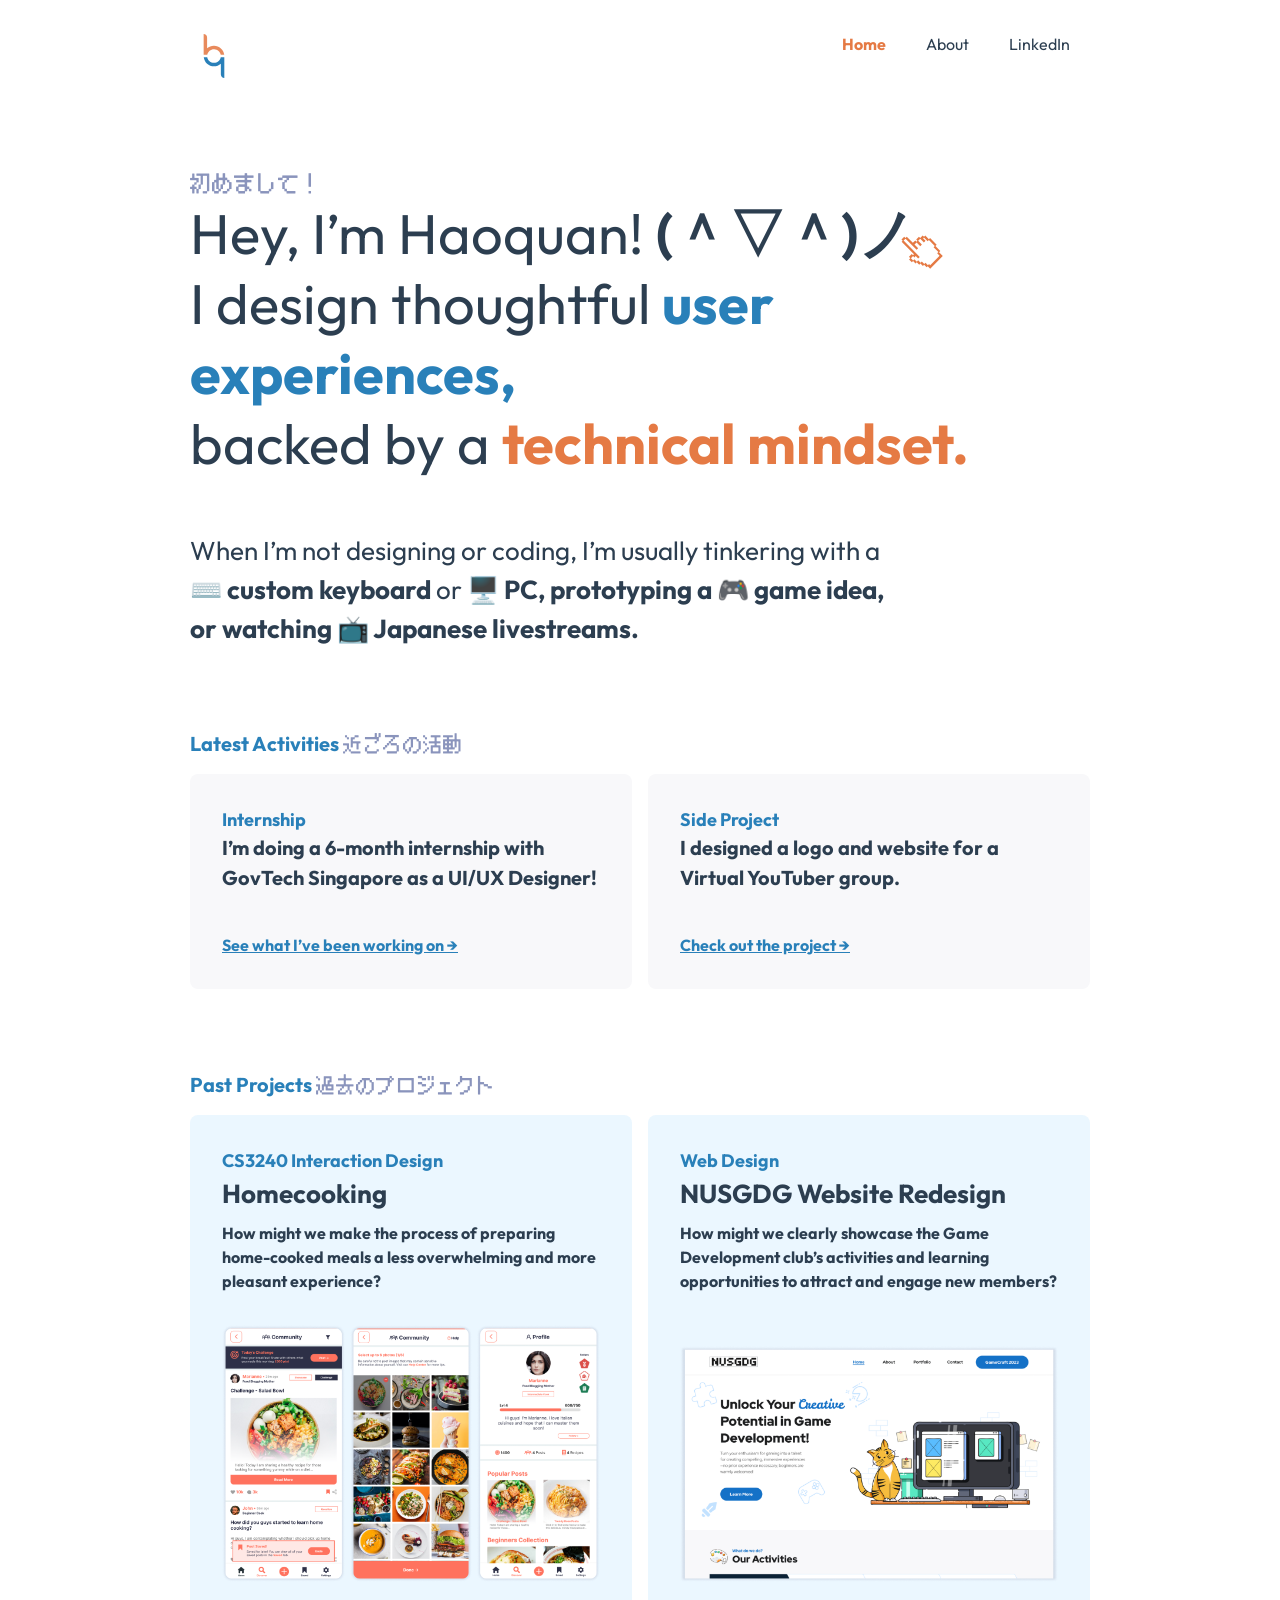
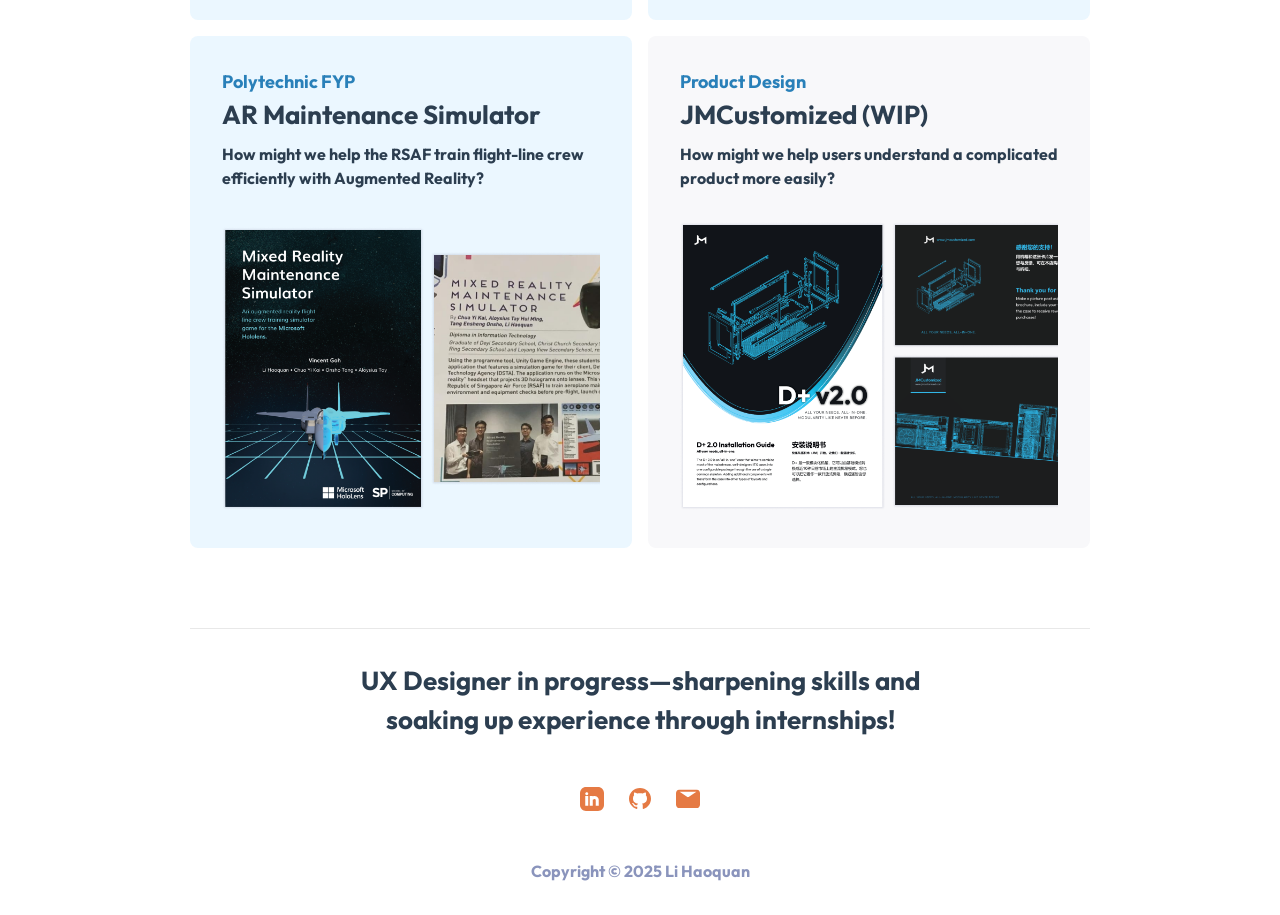
==== commit ebe0b9d2: "Update index.html" ====
--- a/index.html
+++ b/index.html
@@ -42,7 +42,7 @@
                 <p>When I’m not designing or coding, I’m usually tinkering with a <span
                         class="linebreak"><strong>&#x2328;&#xFE0F; custom
                             keyboard </strong> or <strong>&#x1F5A5;&#xFE0F; PC, prototyping a
-                            <strong>&#x1F3AE;&#xFE0F; game idea,</span></strong> or</strong> watching
+                            <strong>&#x1F3AE;&#xFE0F; game idea,</span> or watching
                     <strong>&#x1F4FA;&#xFE0F; Japanese livestreams.</strong>
                 </p>
             </header>
--- a/css/styles.css
+++ b/css/styles.css
@@ -1 +1 @@
-.social-links a,main header,main header .icon-container{position:relative}a,abbr,acronym,address,applet,article,aside,audio,b,big,blockquote,body,canvas,caption,center,cite,code,dd,del,details,dfn,div,dl,dt,em,embed,fieldset,figcaption,figure,footer,form,h1,h2,h3,h4,h5,h6,header,hgroup,html,i,iframe,img,ins,kbd,label,legend,li,mark,menu,nav,object,ol,output,p,pre,q,ruby,s,samp,section,small,span,strike,strong,sub,summary,sup,table,tbody,td,tfoot,th,thead,time,tr,tt,u,ul,var,video{margin:0;padding:0;border:0;font-size:100%;font:inherit;vertical-align:baseline}footer,nav{padding:2em 0}.danmaku,.project-section h3,.section-title,.text-block h2,.text-block h3,a.active,strong{font-weight:700}.linebreak,article,aside,details,figcaption,figure,footer,header,hgroup,menu,nav,section{display:block}ol,ul{list-style:none}blockquote,q{quotes:none}blockquote:after,blockquote:before,q:after,q:before{content:'';content:none}table{border-collapse:collapse;border-spacing:0}*{box-sizing:border-box}html{font-size:62.5%}body{line-height:1.5;font-family:Outfit,sans-serif;color:#2c3e50;font-size:1.8rem}main header h1{font-size:6.9rem;line-height:1.25}.subpage header h3{font-size:4.05rem;margin-bottom:.5em}.text-block h2,footer h3,main header p{font-size:3.15rem}.project-section h3,main header h4.section-title{font-size:2.7rem}.gray-text-block .description,.project-section blockquote,.section-title{font-size:2.4rem}.wrapper{max-width:1160px;margin:0 auto}.blue-text{color:#2980b9}.gray-text,footer p{color:#8a94bc}.section-title{color:#2980b9;margin-bottom:.75em}header .section-title,main header h4.section-title{margin-bottom:0}.orange-text{color:#e57a44}a,a:active,a:link,a:visited{text-decoration:none;color:#2c3e50}a.hyperlink,nav ul a:hover,p.hyperlink{text-decoration:underline}a.active{color:#e57a44}.list-groups,.project-intro .intro-content .wrapper,nav,nav ul{display:flex}nav{justify-content:space-between}nav a:first-of-type img{width:3em}nav ul a{margin:1em;padding:.25em}footer{text-align:center;border-top:1px solid #e8e8e8}main header{padding:3em 0 0}main header img{position:absolute;bottom:0;left:-.25em;width:.75em}main header p{margin-top:2em}section{margin-top:5em;margin-bottom:5em}@font-face{font-family:BestTenCRT;src:url('../fonts/BestTen-CRT.otf') format('opentype');font-weight:400;font-style:normal}@font-face{font-family:'MS PGothic';src:url('../fonts/MS\ PGothic.ttf') format('truetype');font-weight:400;font-style:normal}.section-title .gray-text{font-family:BestTenCRT,sans-serif}.text-block:hover .hyperlink,.text-block:hover .image-section{bottom:.3em;transition:50ms ease-in}.text-block:hover .hyperlink,a.hyperlink:hover{color:#149df8}.text-block img{width:100%;margin-top:2em}a.hyperlink,p.hyperlink{color:#2980b9}.text-block .hyperlink{display:inline-block;margin-top:2.5em}.text-block .hyperlink,.text-block .image-section{transition:50ms ease-out;position:relative;bottom:0}.text-block-container{display:flex;flex-wrap:wrap;gap:1em}.text-block-container .single-block{flex:1}.text-block{border-radius:.5em;flex:0 0 calc(50% - 0.5em)}.text-block .inner-content,.text-block a{display:block;padding:2em;display:flex;flex-direction:column;justify-content:space-between;height:100%}.text-block h3{font-size:2.25rem;color:#2980b9}.gray-text-block,.sideproject .project-intro .intro-content,.wip-block{background-color:#f8f8fa}.blue-text-block{background-color:#ebf7ff}.blue-text-block .description{margin-top:.5em}.social-links{display:flex;justify-content:center;gap:1.5em;align-items:center;margin:3em 0}.social-links a{width:1.5em;height:1.5em}.social-links a img{width:100%;position:absolute;top:50%;left:0;transform:translateY(-50%)}.hamburger-menu{position:fixed;z-index:999;right:0;top:0;padding:1.5em 1em;cursor:pointer;display:none}.interests{column-count:2;column-gap:1em}.gallery{column-count:3;column-gap:1em}.gallery-item,.interests .text-block{display:inline-block;width:100%;margin-bottom:1em;break-inside:avoid}.gallery-item img,.project-intro .intro-content img,figure img{width:100%}.list-groups ul{list-style:circle;margin-right:4em;margin-left:1.5em}.about-intro .intro-content{display:flex;align-items:flex-start;padding-right:5em;gap:1em}.about-intro .intro-content img{width:30%}.about-intro p,.project-section h3,.project-section p{margin-bottom:1em}.employment-history .employment-detail{margin-bottom:1.75em}.subpage section{margin-top:0}.danmaku-open #danmaku-container{visibility:visible}.danmaku-toggle{cursor:pointer}#danmaku-container{visibility:hidden;position:absolute;z-index:-1;top:0;left:0;width:100%;height:100%;overflow:hidden}.danmaku{font-family:"MS PGothic",sans-serif;position:absolute;white-space:nowrap;font-size:2.16rem;color:#fff;pointer-events:none;right:-10em;animation:linear forwards fly-left}.project-intro .intro-content{background-color:#ebf7ff;padding:2em 0 0}body.subpage section.project-section .project-wrapper{max-width:960px}.project-section blockquote{margin-bottom:1em;border-left:.333em solid #2980b9;padding:1em;font-weight:700}.project-section blockquote p{margin-bottom:.25em;color:#2980b9}figure figcaption{color:#8a94bc;padding-left:1em;margin-bottom:1em}.project-section ol{list-style-type:decimal;margin-left:2em;margin-bottom:1em}a.cta-block{padding:.5em 2em;display:block;text-align:center;border:1px solid #2980b9;color:#2980b9;border-radius:4em;flex:1;transition:50ms ease-in;background-color:#fff}a.cta-block:hover{background-color:#2980b9;color:#fff;transition:50ms ease-in}.cta-pair{margin-top:2em;display:flex;gap:1em}.project .sticky-nav-tools{z-index:999;position:fixed;bottom:0;right:0;padding:5em;display:flex;flex-direction:column;gap:1em}.youtube-embed{width:100%;height:30em;margin:1em 0}.wip{cursor:not-allowed}@keyframes fly-left{from{transform:translate3d(0,0,0)}to{transform:translate3d(-200vw,0,0)}}@media screen and (max-width:1920px){main header h1{font-size:6rem}.subpage header h3{font-size:3.8rem}.text-block h2,footer h3,main header p{font-size:2.8rem}.project-section h3,main header h4.section-title{font-size:2.4rem}.gray-text-block .description,.project-section blockquote,.section-title{font-size:2.2rem}.text-block h3{font-size:2rem}body{font-size:1.6rem}.wrapper{max-width:1000px}body.subpage section.project-section .project-wrapper{max-width:820px}.project .sticky-nav-tools{padding:3em}}@media screen and (max-width:1500px){main header h1{font-size:5.6rem}.subpage header h3{font-size:3.5rem}.text-block h2,footer h3,main header p{font-size:2.6rem}.project-section h3,main header h4.section-title{font-size:2.2rem}.gray-text-block .description,.project-section blockquote,.section-title{font-size:2rem}.text-block h3{font-size:1.8rem}.wrapper{max-width:900px}body.subpage section.project-section .project-wrapper{max-width:750px}.project .sticky-nav-tools{padding:2.5em}}@media screen and (max-width:1075px){main header h1{font-size:5.2rem}.subpage header h3{font-size:3.1rem}.text-block h2,footer h3,main header p{font-size:2.4rem}.project-section h3,main header h4.section-title{font-size:2rem}.gray-text-block .description,.project-section blockquote,.section-title{font-size:1.8rem}.text-block h3{font-size:1.6rem}.wrapper{padding:0 2em}.about-intro .intro-content{padding-right:0}.project .sticky-nav-tools{padding:2em}}@media screen and (max-width:940px){.hamburger-menu,.list-groups,.menu-open .menu-close-cta{display:block}.gallery,.list-groups{column-count:2;column-gap:1em}.youtube-embed{height:25em}main header h1{font-size:4.4rem}.subpage header h3{font-size:2.8rem}.text-block h2,footer h3,main header p{font-size:2.2rem}main header h4.section-title{font-size:1.8rem}.gray-text-block .description,.project-section blockquote,.section-title{font-size:1.75rem}main header{padding:1.5em 0 0}.wrapper{max-width:800px}nav .navigation-container ul{opacity:0;visibility:hidden;transition:opacity .3s;position:fixed;top:0;left:0;height:100%;padding-top:5em;background-color:#fff;flex-direction:column;text-align:center;z-index:999;justify-content:start;flex-direction:column;width:100%;font-size:2rem}nav{padding:1em 0}.menu-close-cta,.menu-open .menu-open-cta{display:none}.menu-open .navigation-container{display:flex}.menu-open nav .navigation-container ul{opacity:1;visibility:visible}nav .navigation-container ul a{width:100%;padding:1em 0;margin:0;display:inline-block}nav .navigation-container ul a.active{background-color:#f8f8fa}.project .sticky-nav-tools{padding:0;flex-direction:row;width:100%;gap:0}.project .sticky-nav-tools a.cta-block{border-radius:0;border:0;border-top:1px solid #2980b9;padding:1em}.project .sticky-nav-tools a.cta-block:first-of-type{border-right:1px solid #2980b9}}@media screen and (max-width:820px){main header h1{font-size:4rem}.subpage header h3{font-size:2.6rem}.text-block h2,footer h3,main header p{font-size:2rem}main header h4.section-title{font-size:1.6rem}.gray-text-block .description,.project-section blockquote,.section-title{font-size:1.7rem}.list-groups ul{margin-right:2em}.about-intro .intro-content img{width:40%}}@media screen and (max-width:720px){main header h1{font-size:3.6rem}.subpage header h3{font-size:2.4rem}main header p{font-size:1.8rem}.wrapper{padding:0 1em}.gallery,.interests{column-count:1;gap:0}.gallery-item{margin-bottom:2em}.about-intro .intro-content{flex-direction:column}.about-intro .intro-content img{width:100%;margin:0 auto}}@media screen and (max-width:660px){.youtube-embed{height:20em}main header h1{font-size:3.4rem}.text-block{flex:0 0 100%}.list-groups ul{margin-right:1em}}@media screen and (max-width:600px){main header h1{font-size:3.2rem}main header p{font-size:1.6rem}}@media screen and (max-width:570px){main header h1{font-size:3rem}}@media screen and (max-width:530px){main header h1{font-size:2.8rem}}@media screen and (max-width:500px){main header h1{font-size:2.6rem}}@media screen and (max-width:475px){main header h1{font-size:2.5rem}main header p{font-size:1.5rem}footer h3 .linebreak,main header p .linebreak{display:inline}footer h3{font-size:1.8rem}}@media screen and (max-width:450px){.list-groups{column-count:1}}@media screen and (max-width:440px){main header h1{font-size:2.3rem}}@media screen and (max-width:420px){main header h1{font-size:2.3rem}main header p{font-size:1.4rem}}@media screen and (max-width:405px){main header h1{font-size:2.15rem}}@media screen and (max-width:380px){main header h1{font-size:2rem}}@media screen and (max-width:360px){main header h1{font-size:1.9rem}}@media screen and (max-width:340px){main header h1{font-size:1.8rem}}@media screen and (max-width:330px){.project-wrapper,.wrapper{min-width:330px}}+.social-links a,main header,main header .icon-container{position:relative}.hamburger-menu,.sticky-table .table-of-contents .sticky{top:0;position:fixed}a,abbr,acronym,address,applet,article,aside,audio,b,big,blockquote,body,canvas,caption,center,cite,code,dd,del,details,dfn,div,dl,dt,em,embed,fieldset,figcaption,figure,footer,form,h1,h2,h3,h4,h5,h6,header,hgroup,html,i,iframe,img,ins,kbd,label,legend,li,mark,menu,nav,object,ol,output,p,pre,q,ruby,s,samp,section,small,span,strike,strong,sub,summary,sup,table,tbody,td,tfoot,th,thead,time,tr,tt,u,ul,var,video{margin:0;padding:0;border:0;font-size:100%;font:inherit;vertical-align:baseline}footer,nav{padding:2em 0}.danmaku,.project-section h3,.section-title,.text-block h2,.text-block h3,a.active,strong{font-weight:700}.linebreak,article,aside,details,figcaption,figure,footer,header,hgroup,menu,nav,section{display:block}ol,ul{list-style:none}blockquote,q{quotes:none}blockquote:after,blockquote:before,q:after,q:before{content:'';content:none}table{border-collapse:collapse;border-spacing:0}*{box-sizing:border-box}html{font-size:62.5%}body{line-height:1.5;font-family:Outfit,sans-serif;color:#2c3e50;font-size:1.8rem}main header h1{font-size:6.9rem;line-height:1.25}.subpage header h3{font-size:4.05rem;line-height:1.25;margin-bottom:.5em}.text-block h2,footer h3,main header p{font-size:3.15rem}.project-section h3,main header h4.section-title{font-size:2.7rem}.gray-text-block .description,.project-section blockquote,.section-title{font-size:2.4rem}.wrapper{max-width:1160px;margin:0 auto}.blue-text{color:#2980b9}.gray-text,footer p{color:#8a94bc}.section-title{color:#2980b9;margin-bottom:.75em}header .section-title,main header h4.section-title{margin-bottom:0}.orange-text{color:#e57a44}a,a:active,a:link,a:visited{text-decoration:none;color:#2c3e50}a.hyperlink,nav ul a:hover,p.hyperlink{text-decoration:underline}a.active{color:#e57a44}.list-groups,.project-intro .intro-content .wrapper,nav,nav ul{display:flex}nav{justify-content:space-between}nav a:first-of-type img{width:3em}nav ul a{margin:1em;padding:.25em}footer{text-align:center;border-top:1px solid #e8e8e8}main header{padding:3em 0 0}main header img{position:absolute;bottom:0;left:-.25em;width:.75em}main header p{margin-top:2em}section{margin-top:5em;margin-bottom:5em}@font-face{font-family:BestTenCRT;src:url('../fonts/BestTen-CRT.otf') format('opentype');font-weight:400;font-style:normal}@font-face{font-family:'MS PGothic';src:url('../fonts/MS\ PGothic.ttf') format('truetype');font-weight:400;font-style:normal}.section-title .gray-text{font-family:BestTenCRT,sans-serif}.text-block:hover .hyperlink,.text-block:hover .image-section{bottom:.3em;transition:50ms ease-in}.text-block:hover .hyperlink,a.hyperlink:hover{color:#149df8}.text-block img{width:100%;margin-top:2em}a.hyperlink,p.hyperlink{color:#2980b9}.text-block .hyperlink{display:inline-block;margin-top:2.5em}.text-block .hyperlink,.text-block .image-section{transition:50ms ease-out;position:relative;bottom:0}.text-block-container{display:flex;flex-wrap:wrap;gap:1em}.text-block-container .single-block{flex:1}.text-block{border-radius:.5em;flex:0 0 calc(50% - 0.5em)}.text-block .inner-content,.text-block a{display:block;padding:2em;display:flex;flex-direction:column;justify-content:space-between;height:100%}.text-block h3{font-size:2.25rem;color:#2980b9}.gray-text-block,.sideproject .project-intro .intro-content,div.wip-block{background-color:#f8f8fa}.blue-text-block{background-color:#ebf7ff}.blue-text-block .description{margin-top:.5em}.social-links{display:flex;justify-content:center;gap:1.5em;align-items:center;margin:3em 0}.social-links a{width:1.5em;height:1.5em}.social-links a img{width:100%;position:absolute;top:50%;left:0;transform:translateY(-50%)}.hamburger-menu{z-index:999;right:0;padding:1.5em 1em;cursor:pointer;display:none}.interests{column-count:2;column-gap:1em}.gallery{column-count:3;column-gap:1em}.gallery-item,.interests .text-block{display:inline-block;width:100%;margin-bottom:1em;break-inside:avoid}.gallery-item img,.project-intro .intro-content img,figure img{width:100%}.list-groups ul{list-style:circle;margin-right:4em;margin-left:1.5em}.about-intro .intro-content{display:flex;align-items:flex-start;padding-right:5em;gap:1em}.about-intro .intro-content img{width:30%}.about-intro p,.project-section h3,.project-section p{margin-bottom:1em}.employment-history .employment-detail{margin-bottom:1.75em}.subpage section{margin-top:0}.danmaku-open #danmaku-container{visibility:visible}.danmaku-toggle{cursor:pointer}#danmaku-container{visibility:hidden;position:absolute;z-index:-1;top:0;left:0;width:100%;height:100%;overflow:hidden}.danmaku{font-family:"MS PGothic",sans-serif;position:absolute;white-space:nowrap;font-size:2.16rem;color:#fff;pointer-events:none;right:-10em;animation:linear forwards fly-left}.project-intro .intro-content{background-color:#ebf7ff;padding:2em 0 0}body.subpage section.project-section .project-wrapper,div.project-wrapper{max-width:960px}.project-body{display:flex;justify-content:center}.table-of-contents{width:13.5%}.sticky-table .table-of-contents .section-title{margin-top:1em}.table-of-contents ul{margin:1em 0;padding:.5em 1em;border-left:.333em solid #f8f8fa}.table-of-contents li{margin-bottom:.75em}.table-of-contents a{padding:.5em}.project-section blockquote{margin-bottom:1em;border-left:.333em solid #2980b9;padding:1em;font-weight:700}.project-section blockquote p{margin-bottom:.25em;color:#2980b9}figure figcaption{color:#8a94bc;padding-left:1em;margin-bottom:1em}.project-section ol{list-style-type:decimal;margin-left:2em;margin-bottom:1em}a.cta-block{padding:.5em 2em;display:block;text-align:center;border:1px solid #2980b9;color:#2980b9;border-radius:4em;flex:1;transition:50ms ease-in;background-color:#fff}a.cta-block:hover{background-color:#2980b9;color:#fff;transition:50ms ease-in}.cta-pair{margin-top:2em;display:flex;gap:1em}.project .sticky-nav-tools{z-index:999;position:fixed;bottom:0;right:0;padding:5em;display:flex;flex-direction:column;gap:1em}.youtube-embed{width:100%;height:30em;margin:1em 0}.wip{cursor:not-allowed}@keyframes fly-left{from{transform:translate3d(0,0,0)}to{transform:translate3d(-200vw,0,0)}}@media screen and (max-width:1920px){main header h1{font-size:6rem}.subpage header h3{font-size:3.8rem}.text-block h2,footer h3,main header p{font-size:2.8rem}.project-section h3,main header h4.section-title{font-size:2.4rem}.gray-text-block .description,.project-section blockquote,.section-title{font-size:2.2rem}.text-block h3{font-size:2rem}body{font-size:1.6rem}.wrapper{max-width:1000px}body.subpage section.project-section .project-wrapper,div.project-wrapper{max-width:820px}.project .sticky-nav-tools{padding:3em}}@media screen and (max-width:1800px){.table-of-contents{width:16%}}@media screen and (max-width:1500px){.table-of-contents{width:18%}main header h1{font-size:5.6rem}.subpage header h3{font-size:3.5rem}.text-block h2,footer h3,main header p{font-size:2.6rem}.project-section h3,main header h4.section-title{font-size:2.2rem}.gray-text-block .description,.project-section blockquote,.section-title{font-size:2rem}.text-block h3{font-size:1.8rem}.wrapper{max-width:900px}body.subpage section.project-section .project-wrapper,div.project-wrapper{max-width:750px}.project .sticky-nav-tools{padding:2.5em}}@media screen and (max-width:1300px){.table-of-contents{width:20%}}@media screen and (max-width:1100px){.table-of-contents{width:24%}.table-of-contents .sticky{padding-left:1em}}@media screen and (max-width:1075px){main header h1{font-size:5.2rem}.subpage header h3{font-size:3.1rem}.text-block h2,footer h3,main header p{font-size:2.4rem}.project-section h3,main header h4.section-title{font-size:2rem}.gray-text-block .description,.project-section blockquote,.section-title{font-size:1.8rem}.text-block h3{font-size:1.6rem}.wrapper{padding:0 2em}.about-intro .intro-content{padding-right:0}.project .sticky-nav-tools{padding:2em}}@media screen and (max-width:940px){.gallery,.list-groups{column-count:2;column-gap:1em}.project footer{padding-bottom:5em}.table-of-contents{position:fixed;width:100%;bottom:56px;z-index:99}.table-of-contents .sticky{padding-left:0;width:100%}.sticky-table .table-of-contents .sticky{position:initial}.table-of-contents .sticky ul{background-color:#fff;border-top:1px solid #149df8;display:flex;overflow-x:scroll;scrollbar-width:none;-ms-overflow-style:none;width:100%;margin:0}.table-of-contents .sticky ul::-webkit-scrollbar{display:none}.menu-close-cta,.menu-open .menu-open-cta,.table-of-contents .section-title{display:none}.hamburger-menu,.list-groups,.menu-open .menu-close-cta{display:block}.table-of-contents .sticky li{flex-grow:1;padding:.5em 1em;text-align:center;display:block;flex-shrink:0;margin:0}.youtube-embed{height:25em}main header h1{font-size:4.4rem}.subpage header h3{font-size:2.8rem}.text-block h2,footer h3,main header p{font-size:2.2rem}main header h4.section-title{font-size:1.8rem}.gray-text-block .description,.project-section blockquote,.section-title{font-size:1.75rem}main header{padding:1.5em 0 0}.wrapper{max-width:800px}nav .navigation-container ul{opacity:0;visibility:hidden;transition:opacity .3s;position:fixed;top:0;left:0;height:100%;padding-top:5em;background-color:#fff;flex-direction:column;text-align:center;z-index:999;justify-content:start;flex-direction:column;width:100%;font-size:2rem}nav{padding:1em 0}.menu-open .navigation-container{display:flex}.menu-open nav .navigation-container ul{opacity:1;visibility:visible}nav .navigation-container ul a{width:100%;padding:1em 0;margin:0;display:inline-block}nav .navigation-container ul a.active{background-color:#f8f8fa}.project .sticky-nav-tools{padding:0;flex-direction:row;width:100%;gap:0}.project .sticky-nav-tools a.cta-block{border-radius:0;border:0;border-top:1px solid #2980b9;padding:1em}.project .sticky-nav-tools a.cta-block:first-of-type{border-right:1px solid #2980b9}}@media screen and (max-width:820px){main header h1{font-size:4rem}.subpage header h3{font-size:2.6rem}.text-block h2,footer h3,main header p{font-size:2rem}main header h4.section-title{font-size:1.6rem}.gray-text-block .description,.project-section blockquote,.section-title{font-size:1.7rem}.list-groups ul{margin-right:2em}.about-intro .intro-content img{width:40%}}@media screen and (max-width:720px){main header h1{font-size:3.6rem}.subpage header h3{font-size:2.4rem}main header p{font-size:1.8rem}.wrapper{padding:0 1em}.gallery,.interests{column-count:1;gap:0}.gallery-item{margin-bottom:2em}.about-intro .intro-content{flex-direction:column}.about-intro .intro-content img{width:100%;margin:0 auto}}@media screen and (max-width:660px){.youtube-embed{height:20em}main header h1{font-size:3.4rem}.text-block{flex:0 0 100%}.list-groups ul{margin-right:1em}}@media screen and (max-width:600px){main header h1{font-size:3.2rem}main header p{font-size:1.6rem}}@media screen and (max-width:570px){main header h1{font-size:3rem}}@media screen and (max-width:530px){main header h1{font-size:2.8rem}}@media screen and (max-width:500px){main header h1{font-size:2.6rem}}@media screen and (max-width:475px){main header h1{font-size:2.5rem}main header p{font-size:1.5rem}footer h3 .linebreak,main header p .linebreak{display:inline}footer h3{font-size:1.8rem}}@media screen and (max-width:450px){.list-groups{column-count:1}}@media screen and (max-width:440px){main header h1{font-size:2.3rem}}@media screen and (max-width:420px){main header h1{font-size:2.3rem}main header p{font-size:1.4rem}}@media screen and (max-width:405px){main header h1{font-size:2.15rem}}@media screen and (max-width:390px){.table-of-contents{bottom:80.5px}}@media screen and (max-width:380px){main header h1{font-size:2rem}}@media screen and (max-width:360px){main header h1{font-size:1.9rem}}@media screen and (max-width:340px){main header h1{font-size:1.8rem}}@media screen and (max-width:330px){.project-wrapper,.wrapper,div.project-wrapper{min-width:330px}}
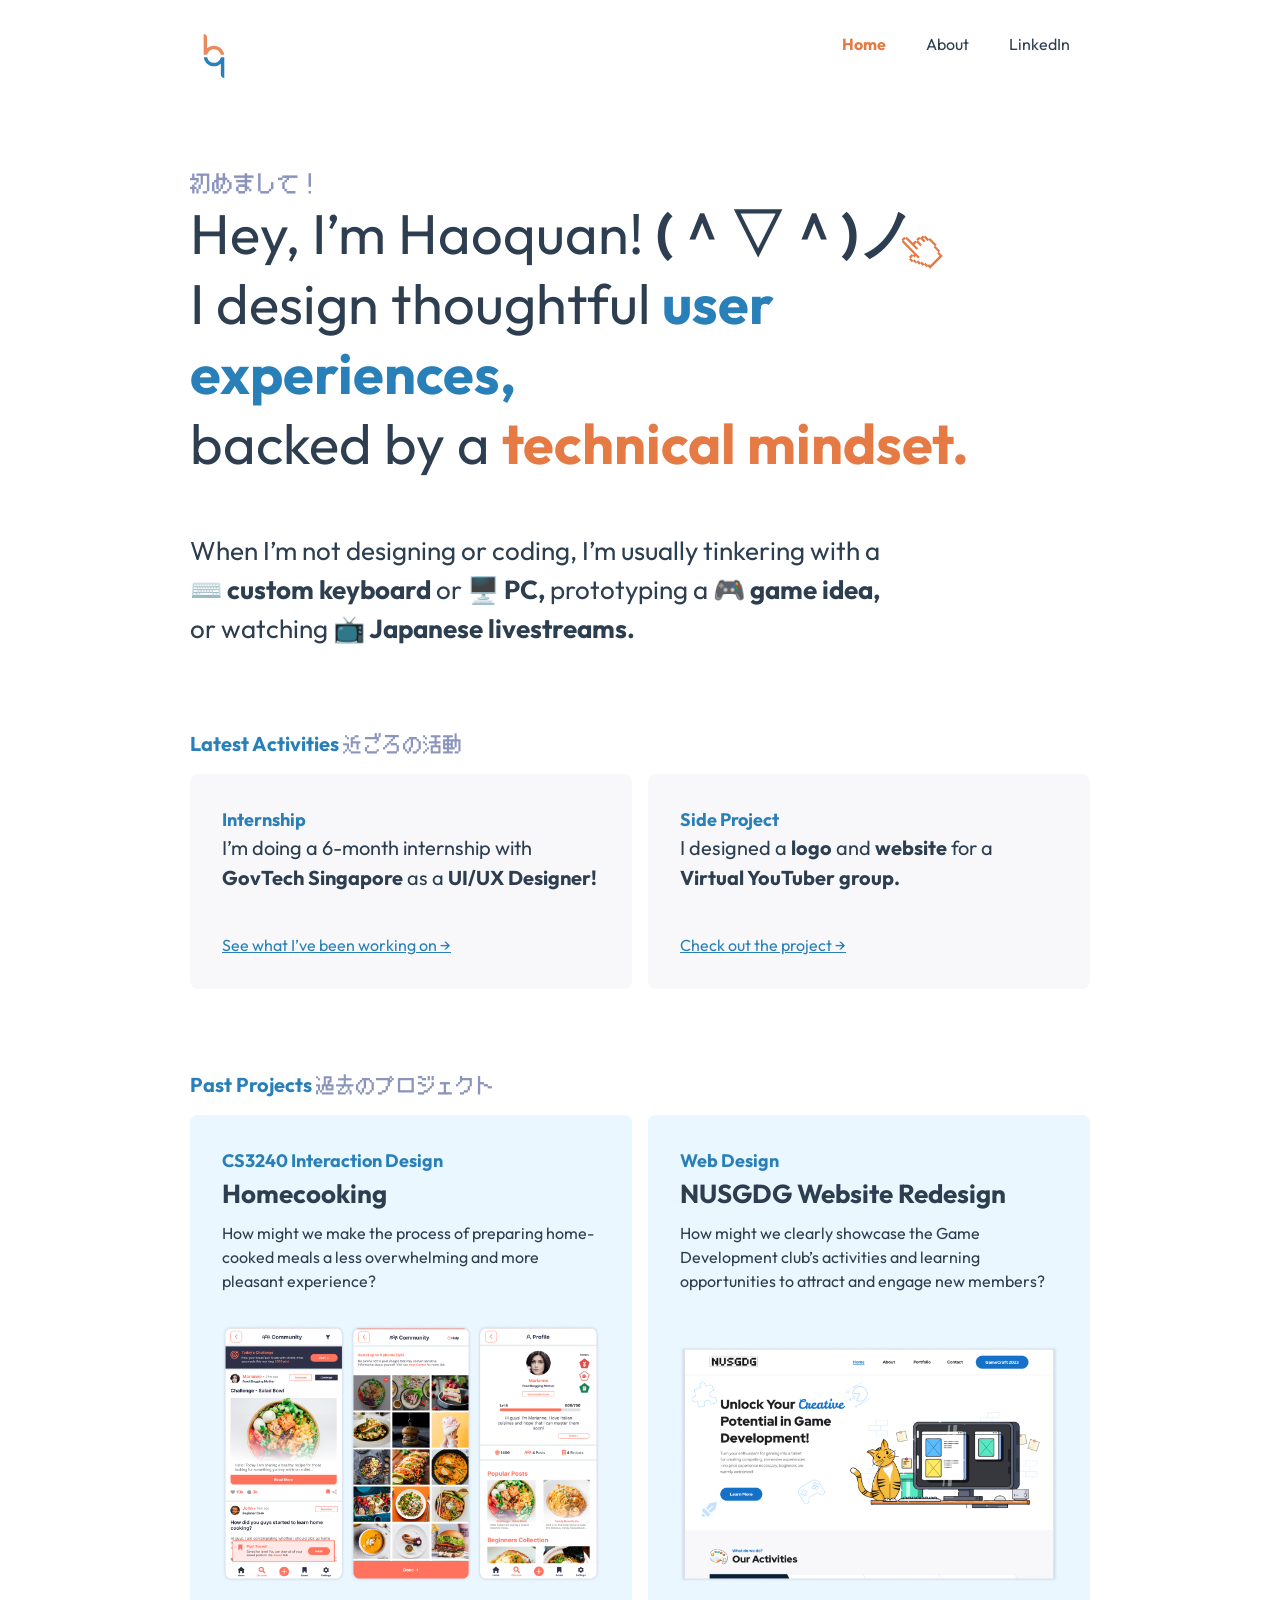
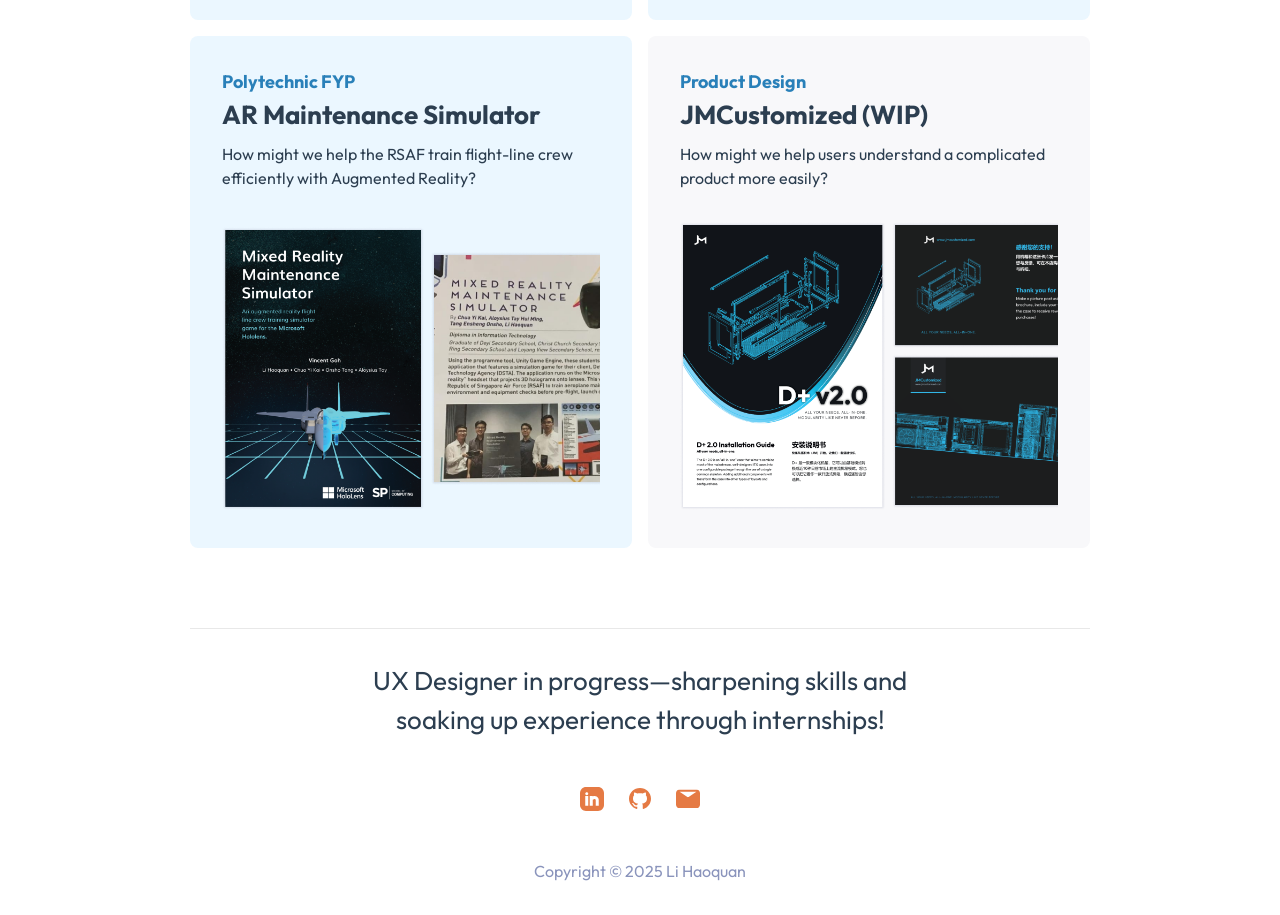
==== commit 918ac518: "Fix above the fold content bolding" ====
--- a/index.html
+++ b/index.html
@@ -41,8 +41,8 @@
                 </h1>
                 <p>When I’m not designing or coding, I’m usually tinkering with a <span
                         class="linebreak"><strong>&#x2328;&#xFE0F; custom
-                            keyboard </strong> or <strong>&#x1F5A5;&#xFE0F; PC, prototyping a
-                            <strong>&#x1F3AE;&#xFE0F; game idea,</span> or watching
+                            keyboard </strong> or <strong>&#x1F5A5;&#xFE0F; PC,</strong>
+                        prototyping a <strong>&#x1F3AE;&#xFE0F; game idea,</strong></span></strong> or watching
                     <strong>&#x1F4FA;&#xFE0F; Japanese livestreams.</strong>
                 </p>
             </header>
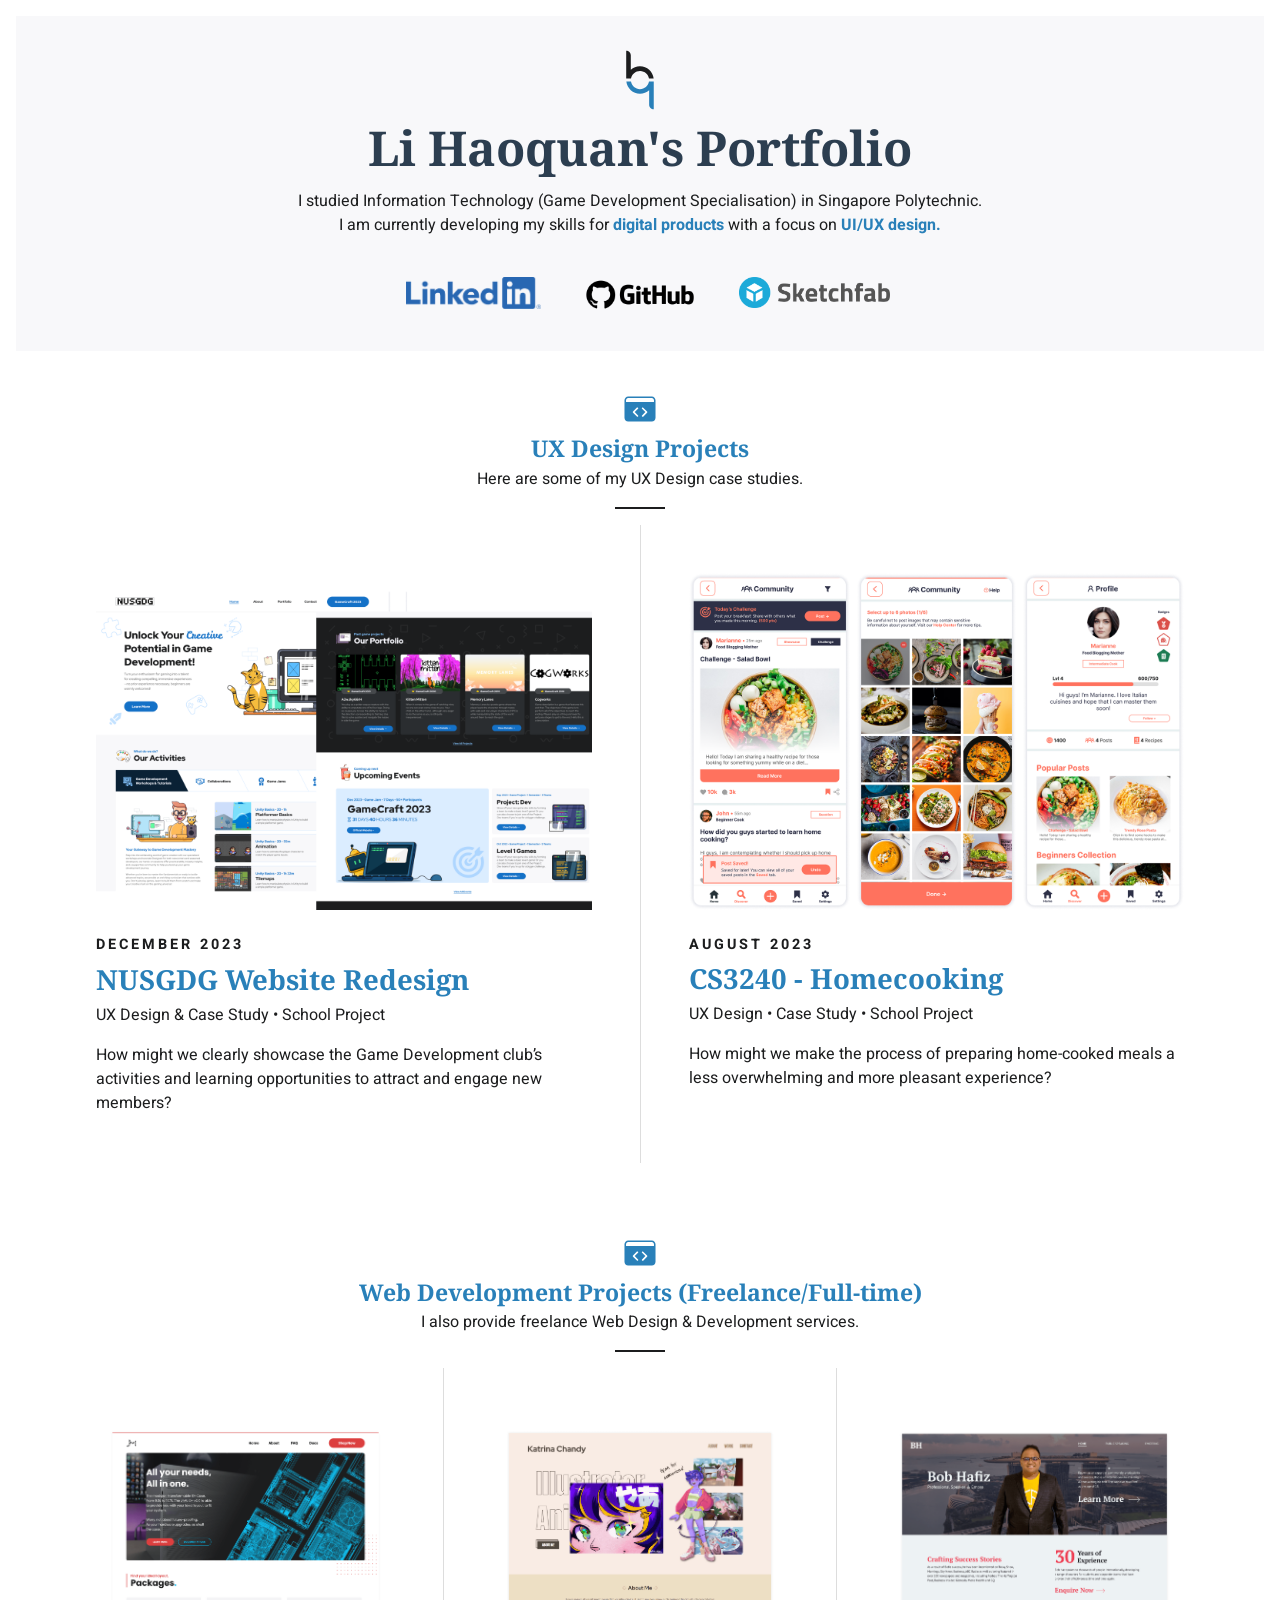
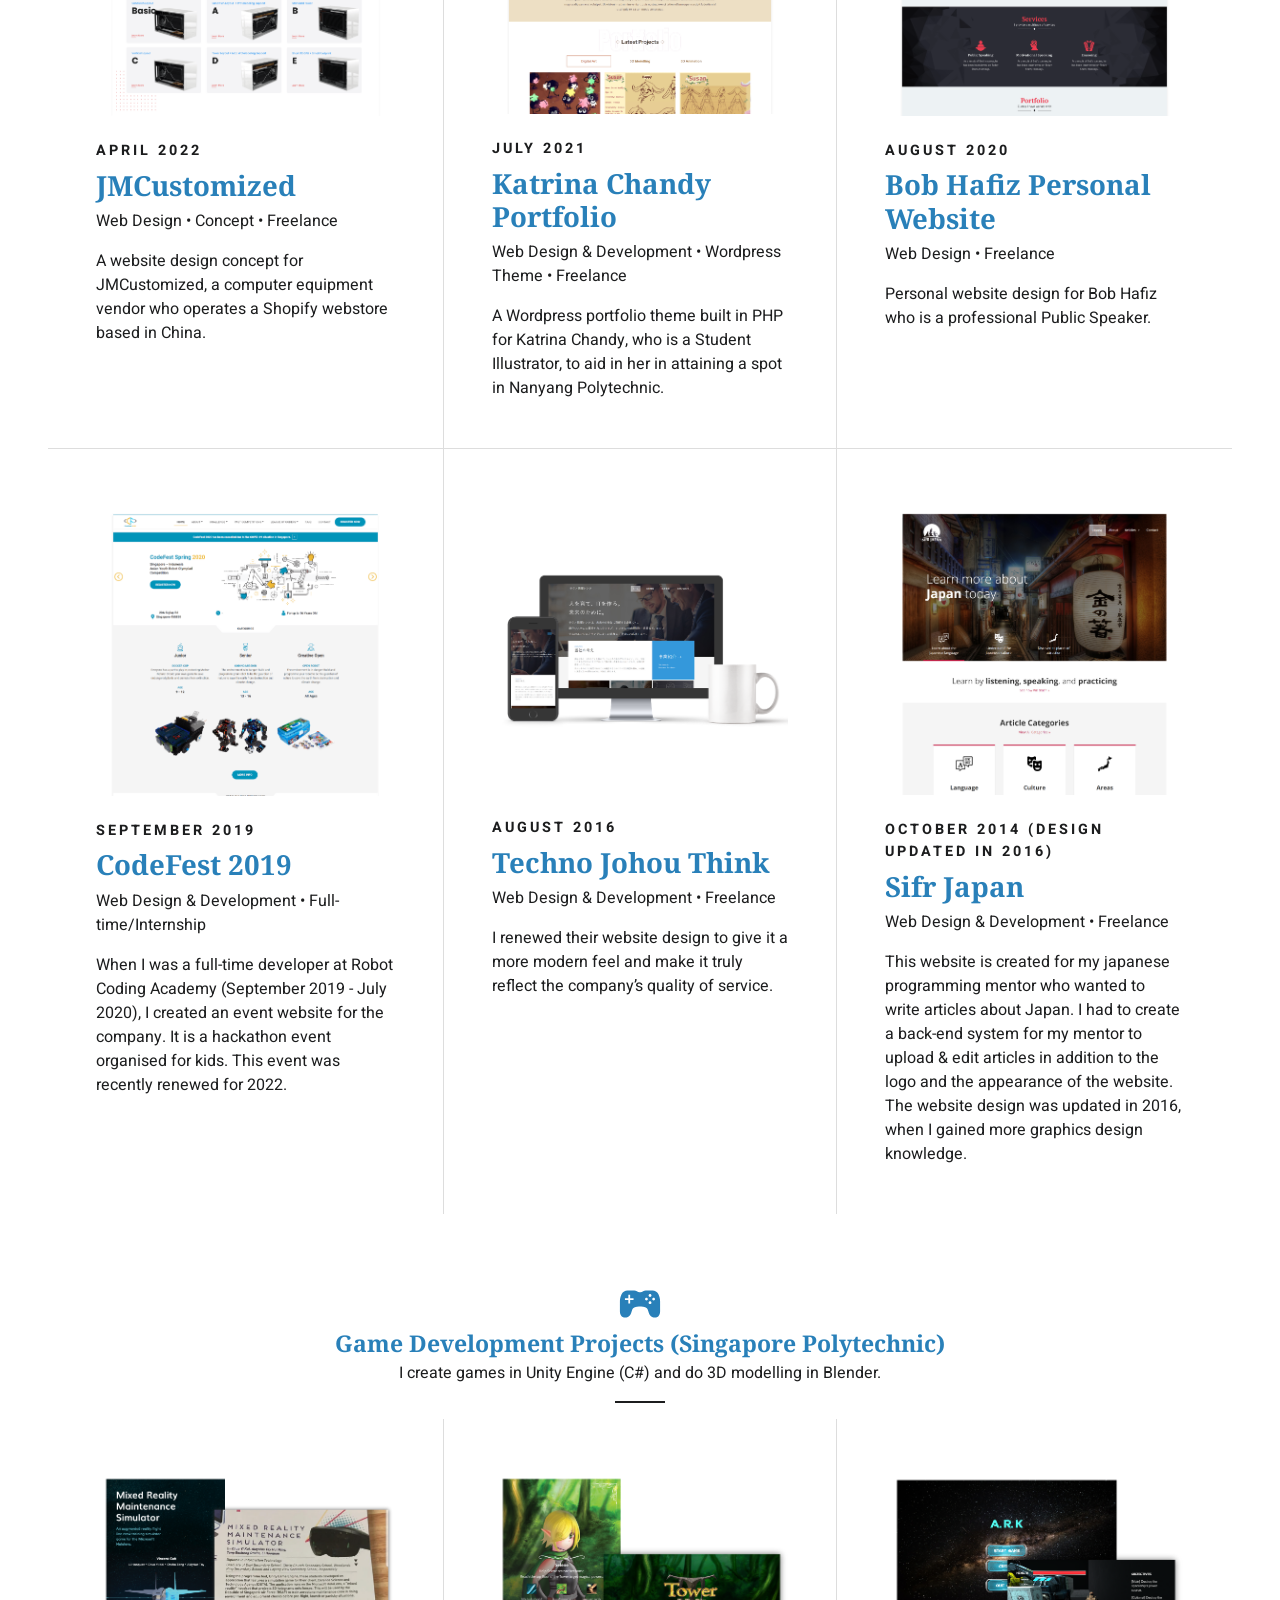
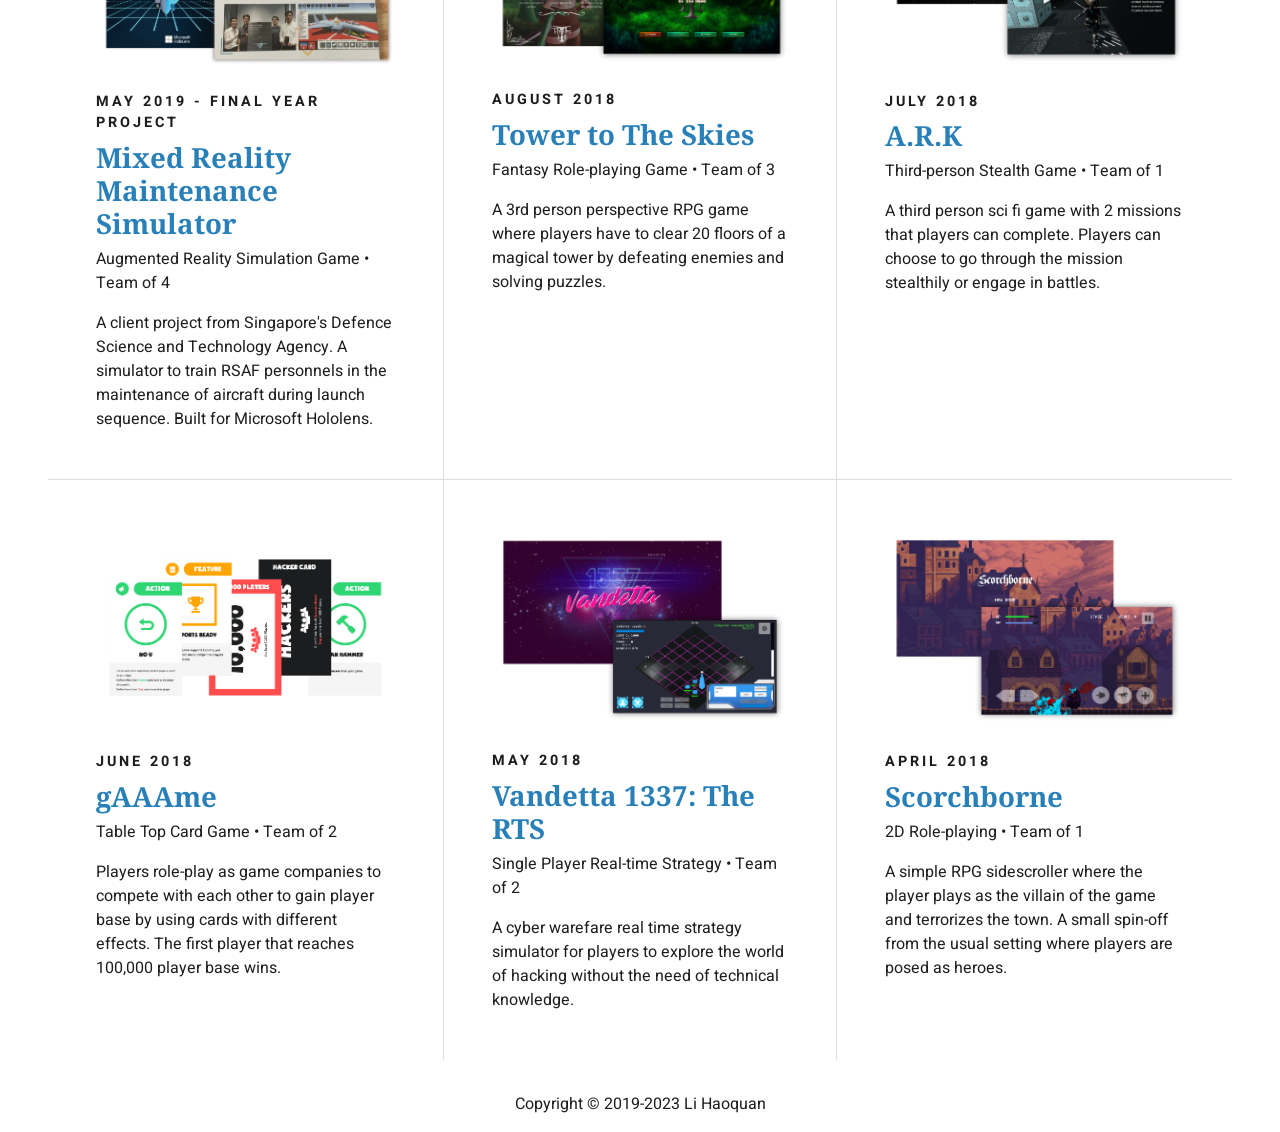
==== commit d8ca31a1: "Revert to 2024 portfolio temporarily" ====
--- a/index.html
+++ b/index.html
@@ -3,155 +3,936 @@
 
 <head>
     <meta charset="utf-8">
-    <meta name="description" content="I am Li Haoquan, a UX Designer. This is my portfolio.">
+    <meta name="description" content="I am Li Haoquan, I develop and design games and websites. This is my portfolio.">
     <meta name="viewport" content="width=device-width, initial-scale=1.0">
-    <title>Li Haoquan Portfolio</title>
+    <title>Li Haoquan's Portfolio</title>
+    <link rel="canonical" href="http://lihaoquan.co">
     <link rel="preconnect" href="https://fonts.googleapis.com">
     <link rel="preconnect" href="https://fonts.gstatic.com" crossorigin>
-    <link href="https://fonts.googleapis.com/css2?family=Outfit&family=Pixelify+Sans&display=swap" rel="stylesheet">
-    <link rel="canonical" href="http://lihaoquan.com">
+    <link href="https://fonts.googleapis.com/css2?family=Heebo:wght@400;700&family=Noto+Serif:wght@700&display=swap"
+        rel="stylesheet">
     <link rel="stylesheet" href="css/styles.css">
 </head>
 
 <body>
     <div class="wrapper">
-        <nav>
-            <a href="#"><img src="img/logo.svg" alt="" /></a>
-            <div class="navigation-container">
-                <ul>
-                    <li><a href="index.html" class="active">Home</a></li>
-                    <li><a href="about.html">About</a></li>
-                    <li><a href="https://www.linkedin.com/in/li-haoquan/" target="_blank">LinkedIn</a></li>
-                </ul>
-                <div class="hamburger-menu">
-                    <img class="menu-close-cta" src="img/close.svg" alt="" />
-                    <img class="menu-open-cta" src="img/hamburger-menu.svg" alt="" />
-                </div>
-            </div>
-        </nav>
-        <main>
-            <div id="danmaku-container"></div>
-            <header>
-                <h4 class="section-title"><span class="gray-text">初めまして！</span></h4>
-                <h1>Hey, I’m Haoquan! <strong class="danmaku-toggle">(＾▽＾)ノ</strong>
-                    <span class="icon-container"><img class="danmaku-toggle" src="img/mouseover.svg" alt="" /></span>
-                    <span class="linebreak">I design
-                        thoughtful <strong class="blue-text">user experiences,</strong></span> backed by a
-                    <strong class="orange-text">technical mindset.</strong>
-                </h1>
-                <p>When I’m not designing or coding, I’m usually tinkering with a <span
-                        class="linebreak"><strong>&#x2328;&#xFE0F; custom
-                            keyboard </strong> or <strong>&#x1F5A5;&#xFE0F; PC,</strong>
-                        prototyping a <strong>&#x1F3AE;&#xFE0F; game idea,</strong></span></strong> or watching
-                    <strong>&#x1F4FA;&#xFE0F; Japanese livestreams.</strong>
-                </p>
-            </header>
-            <section>
-                <h2 class="section-title">Latest Activities <span class="gray-text">近ごろの活動</span></h2>
-                <div class="text-block-container">
-                    <div class="text-block gray-text-block">
-                        <a target="_blank" href="https://www.linkedin.com/in/li-haoquan/">
-                            <div>
-                                <h3>Internship</h3>
-                                <p class="description">I’m doing a 6-month internship with <strong>GovTech
-                                        Singapore</strong> as a <strong>UI/UX
-                                        Designer!</strong></p>
-                            </div>
-                            <p class="hyperlink">See what I’ve been working on &rarr;</p>
-                        </a>
-                    </div>
-                    <div class="text-block gray-text-block">
-                        <a href="pixelnotes.html">
-                            <div>
-                                <h3>Side Project</h3>
-                                <p class="description">I designed a <strong>logo</strong> and <strong>website</strong>
-                                    for a
-                                    <strong>Virtual
-                                        YouTuber
-                                        group.</strong>
-                                </p>
-                            </div>
-                            <p class="hyperlink">Check out the project &rarr;</p>
-                        </a>
-                    </div>
-                </div>
-            </section>
-            <section class="past-projects">
-                <h2 class="section-title">Past Projects <span class="gray-text">過去のプロジェクト</span></h2>
-                <div class="text-block-container">
-                    <div class="text-block blue-text-block">
-                        <a href="homecooking.html">
-                            <div class="title-section">
-                                <h3>CS3240 Interaction Design</h3>
-                                <h2>Homecooking</h2>
-                                <p class="description">How might we make the process of preparing home-cooked meals a
-                                    less overwhelming and
-                                    more
-                                    pleasant experience?</p>
-                            </div>
-                            <div class="image-section">
-                                <img src="img/cs3240-homecooking.png" alt="" />
-                            </div>
-                        </a>
-                    </div>
-                    <div class="text-block blue-text-block">
-                        <a href="nusgdg.html">
-                            <div class="title-section">
-                                <h3>Web Design</h3>
-                                <h2>NUSGDG Website Redesign</h2>
-                                <p class="description">How might we clearly showcase the Game Development club’s
-                                    activities and learning
-                                    opportunities to attract and engage new members?</p>
-                            </div>
-                            <div class="image-section">
-                                <img src="img/nusgdg-website-redesign.png" alt="" />
-                            </div>
-                        </a>
-                    </div>
-                    <div class="text-block blue-text-block">
-                        <a href="ar-maintenance-simulator.html">
-                            <div class="title-section">
-                                <h3>Polytechnic FYP</h3>
-                                <h2>AR Maintenance Simulator</h2>
-                                <p class="description">How might we help the RSAF train flight-line crew efficiently
-                                    with Augmented Reality?
-                                </p>
-                            </div>
-                            <div class="image-section">
-                                <img src="img/ar-maintenance-simulator.png" alt="" />
-                            </div>
-                        </a>
-                    </div>
-                    <div class="text-block blue-text-block wip-block">
-                        <a class="wip">
-                            <div class="title-section">
-                                <h3>Product Design</h3>
-                                <h2>JMCustomized (WIP)</h2>
-                                <p class="description">How might we help users understand a complicated product more
-                                    easily?</p>
-                            </div>
-                            <div class="image-section">
-                                <img src="img/jmcustomized.png" alt="" />
-                            </div>
-                        </a>
-                    </div>
-                </div>
-            </section>
-        </main>
-        <footer>
-            <h3>UX Designer in progress—sharpening skills and <span class="linebreak">soaking up experience through
-                    internships!</span></h3>
-            <div class="social-links">
-                <a target="_blank" href="https://www.linkedin.com/in/li-haoquan/"><img src="img/linkedin.svg"
-                        alt="" /></a>
-                <a target="_blank" href="https://github.com/lihaoquan"><img src="img/github.svg" alt="" /></a>
-                <a target="_blank" href="mailto:lihaoquan.dev@gmail.com"><img src="img/email.svg" alt="" /></a>
-            </div>
-            <p>Copyright &copy; 2025 Li Haoquan</p>
-            <script src="https://ajax.googleapis.com/ajax/libs/jquery/3.7.1/jquery.min.js"></script>
-            <script src="js/javascript.js"></script>
-        </footer>
-    </div>
+        <div class="overlay"></div>
+        <div id="introduction">
+            <img id="brand" src="img/logo.svg" alt="Li Haoquan's Portfolio">
+            <h1>Li Haoquan's Portfolio</h1>
+            <p>I studied Information Technology (Game Development Specialisation) in Singapore Polytechnic.</p>
+            <p>I am currently developing my skills for <strong class="blue">digital products</strong> with a focus on
+                <strong class="blue">UI/UX design.</strong>
+            </p>
+            <div class="icon-row row">
+                <a href="https://sg.linkedin.com/in/li-haoquan-6a51b8149" target="_blank"><img src="img/linkedin.png"
+                        alt="LinkedIn - Li Haoquan" /></a>
+                <a href="https://github.com/lihaoquan" target="_blank"><img src="img/github.png"
+                        alt="GitHub - Li Haoquan" /></a>
+                <a href="https://sketchfab.com/lihaoquan" target="_blank"><img src="img/sketchfab.png"
+                        alt="SketchFab - Li Haoquan" /></a>
+            </div>
+        </div>
+        <div class="projects">
+            <h3><img src="img/web-development.svg" alt="UX Designer" />UX Design Projects</h3>
+            <p class="title">Here are some of my UX Design case studies.</p>
+            <div class="row dual-row">
+                <div class="row-item trigger nusgdg">
+                    <img src="img/nusgdg-elaborate.png" alt="NUSGDG - Website Redesign" />
+                    <p class="tag">December 2023</p>
+                    <h2>NUSGDG Website Redesign</h2>
+                    <p>UX Design &amp; Case Study &bull; School Project</p>
+                    <p class="description">How might we clearly showcase the Game Development club’s activities and
+                        learning opportunities to attract and engage new members?</p>
+                </div>
+                <div class="row-item trigger homecooking last">
+                    <img src="img/home-cooking-elaborate.png" alt="Homecooking - UX Design" />
+                    <p class="tag">August 2023</p>
+                    <h2>CS3240 - Homecooking</h2>
+                    <p>UX Design &bull; Case Study &bull; School Project</p>
+                    <p class="description">How might we make the process of preparing home-cooked meals a less
+                        overwhelming and more pleasant experience?</p>
+                </div>
+            </div>
+        </div>
+        <div class="projects">
+            <h3><img src="img/web-development.svg" alt="Web Developer and Designer" />Web Development Projects
+                (Freelance/Full-time)</h3>
+            <p class="title">I also provide freelance Web Design &amp; Development services.</p>
+            <div class="row">
+                <div class="row-item trigger jmcustomized">
+                    <img src="img/jmcustomized.png" alt="Web Design Concept - JMCustomized" />
+                    <p class="tag">April 2022</p>
+                    <h2>JMCustomized</h2>
+                    <p>Web Design &bull; Concept &bull; Freelance</p>
+                    <p class="description">A website design concept for JMCustomized, a computer equipment vendor who
+                        operates a Shopify webstore based in China.</p>
+                </div>
+                <div class="row-item trigger katrinachandy">
+                    <img src="img/katrina-chandy.png" alt="Wordpress Theme Development - Katrina Chandy" />
+                    <p class="tag">July 2021</p>
+                    <h2>Katrina Chandy Portfolio</h2>
+                    <p>Web Design &amp; Development &bull; Wordpress Theme &bull; Freelance</p>
+                    <p class="description">A Wordpress portfolio theme built in PHP for Katrina Chandy, who is a Student
+                        Illustrator, to aid in her in attaining a spot in Nanyang Polytechnic.</p>
+                </div>
+                <div class="row-item trigger bobhafiz">
+                    <img src="img/bob-hafiz.png" alt="Web Design - Bob Hafiz" />
+                    <p class="tag">August 2020</p>
+                    <h2>Bob Hafiz Personal Website</h2>
+                    <p>Web Design &bull; Freelance</p>
+                    <p class="description">Personal website design for Bob Hafiz who is a professional Public Speaker.
+                    </p>
+                </div>
+            </div>
+            <div class="row-divider"></div>
+            <div class="row">
+                <div class="row-item trigger codefest">
+                    <img src="img/code-fest.png" alt="Web Design and Development - codefest.sg" />
+                    <p class="tag">September 2019</p>
+                    <h2>CodeFest 2019</h2>
+                    <p>Web Design &amp; Development &bull; Full-time/Internship</p>
+                    <p class="description">When I was a full-time developer at Robot Coding Academy (September 2019 -
+                        July 2020), I created an event
+                        website for the company. It is a hackathon event organised for kids. This event was recently
+                        renewed for 2022.
+                    </p>
+                </div>
+                <div class="row-item trigger tjthink">
+                    <img src="img/tj-think.png" alt="Web Development and Design - tj-think.co.jp" />
+                    <p class="tag">August 2016</p>
+                    <h2>Techno Johou Think</h2>
+                    <p>Web Design &amp; Development &bull; Freelance</p>
+                    <p class="description">I renewed their website design to give it a more modern feel and make it
+                        truly reflect the company’s quality of service.</p>
+                </div>
+                <div class="row-item trigger sifrjp last">
+                    <img src="img/sifr-japan.png" alt="Web Design and Development - japan.sifr.me" />
+                    <p class="tag">October 2014 (Design Updated in 2016)</p>
+                    <h2>Sifr Japan</h2>
+                    <p>Web Design &amp; Development &bull; Freelance</p>
+                    <p class="description">This website is created for my japanese programming mentor who wanted to
+                        write articles about Japan. I had to create a back-end system for my mentor to upload &amp; edit
+                        articles in addition to the logo and the appearance of the website. The website design was
+                        updated in 2016, when I gained more graphics design knowledge.</p>
+                </div>
+            </div>
+        </div>
+        <div class="projects">
+            <h3><img src="img/game-development.svg" alt="game developer and designer" />Game Development Projects
+                (Singapore Polytechnic)</h3>
+            <p class="title">I create games in Unity Engine (C#) and do 3D modelling in Blender.</p>
+            <div class="row">
+                <div class="row-item trigger mrms">
+                    <img src="img/mixed-reality-maintenance-simulator.png"
+                        alt="Mixed Reality Maintenance Simulator - AR Simulation" />
+                    <p class="tag">May 2019 - FINAL YEAR PROJECT</p>
+                    <h2>Mixed Reality Maintenance Simulator</h2>
+                    <p>Augmented Reality Simulation Game &bull; Team of 4</p>
+                    <p class="description">A client project from Singapore's Defence Science and Technology Agency. A
+                        simulator to train RSAF personnels in the maintenance of aircraft during launch sequence. Built
+                        for Microsoft Hololens.</p>
+                </div>
+                <div class="row-item trigger ttts">
+                    <img src="img/tower-to-the-skies.png" alt="Tower to The Skies - Fantasy RPG" />
+                    <p class="tag">August 2018</p>
+                    <h2>Tower to The Skies</h2>
+                    <p>Fantasy Role-playing Game &bull; Team of 3</p>
+                    <p class="description">A 3rd person perspective RPG game where players have to clear 20 floors of a
+                        magical tower by defeating enemies and solving puzzles.</p>
+                </div>
+                <div class="row-item trigger ark">
+                    <img src="img/ark.png" alt="A.R.K - 3rd person Stealth Game" />
+                    <p class="tag">July 2018</p>
+                    <h2>A.R.K</h2>
+                    <p>Third-person Stealth Game &bull; Team of 1</p>
+                    <p class="description">A third person sci fi game with 2 missions that players can complete. Players
+                        can choose to go through the mission stealthily or engage in battles.</p>
+                </div>
+            </div>
+            <div class="row-divider"></div>
+            <div class="row">
+                <div class="row-item trigger gAAAme">
+                    <img src="img/gAAAme.png" alt="gAAAme - Table Top Card Game" />
+                    <p class="tag">June 2018</p>
+                    <h2>gAAAme</h2>
+                    <p>Table Top Card Game &bull; Team of 2</p>
+                    <p class="description">Players role-play as game companies to compete with each other to gain player
+                        base by using cards with different effects. The first player that reaches 100,000 player base
+                        wins.</p>
+                </div>
+                <div class="row-item trigger vandetta">
+                    <img src="img/vandetta-1337.png" alt="gAAAme - Table Top Card Game" />
+                    <p class="tag">May 2018</p>
+                    <h2>Vandetta 1337: The RTS</h2>
+                    <p>Single Player Real-time Strategy &bull; Team of 2</p>
+                    <p class="description">A cyber warefare real time strategy simulator for players to explore the
+                        world of hacking without the need of technical knowledge.</p>
+                </div>
+                <div class="row-item trigger scorchborne last">
+                    <img src="img/scorchborne.png" alt="Scorchborne - 2D Role-playing" />
+                    <p class="tag">April 2018</p>
+                    <h2>Scorchborne</h2>
+                    <p>2D Role-playing &bull; Team of 1</p>
+                    <p class="description">A simple RPG sidescroller where the player plays as the villain of the game
+                        and terrorizes the town. A small spin-off from the usual setting where players are posed as
+                        heroes.</p>
+                </div>
+            </div>
+        </div>
+    </div>
+    <div class="modal" id="mrms">
+        <div class="modal-inner clearfix">
+            <div class="modal-header clearfix">
+                <div class="modal-head-left left">
+                    <p class="tag">May 2019</p>
+                    <h3>Mixed Reality Maintenance Simulator</h3>
+                </div>
+                <div class="modal-head-right right">
+                    <img class='close' src="img/close.svg" alt="Close Mixed Reality Maintenance Simulator Modal" />
+                </div>
+            </div>
+            <div class="modal-body">
+                <div class="modal-body-left left">
+                    <div class="gallery-selected-image">
+                        <iframe src="https://www.youtube.com/embed/yzsEQn1ey1A" frameborder="0"
+                            allow="accelerometer; autoplay; encrypted-media; gyroscope; picture-in-picture"
+                            allowfullscreen></iframe>
+                    </div>
+                    <div class="gallery-images clearfix">
+                        <div class="img-wrapper video">
+                            <iframe src="https://www.youtube.com/embed/yzsEQn1ey1A" frameborder="0"
+                                allow="accelerometer; autoplay; encrypted-media; gyroscope; picture-in-picture"
+                                allowfullscreen></iframe>
+                            <img src="img/mrms-thumbnail.png" alt="Augmented Reality Game Trailer" />
+                        </div>
+                        <img src="img/mrms-featured-article.png" class="swap-img"
+                            alt="Featured in Singapore Polytechnic Magazine" />
+                    </div>
+                    <div class="game-info">
+                        <p class="tag">Game Concept</p>
+                        <p>The Republic of Singapore Air Force (RSAF) needs a better way to train its Flight Line Crew.
+                            They want a way to provide trainees with high level of fidelity, through kinaesthetic
+                            learning and functional realism. Therefore, our idea was to leverage mixed reality
+                            technology (Microsoft Hololens) with the combination of game simulation medium to
+                            efficiently train their trainees.</p>
+                        <p class="tag">Key Responsibilities</p>
+                        <p>Project Management (SCRUM, weekly sprint, meetings)</p>
+                        <p>Network Server UI</p>
+                        <p>Gameplay Programming</p>
+                    </div>
+                </div>
+                <div class="modal-body-right left">
+                    <p class="tag">Title</p>
+                    <h4>Mixed Reality Maintenance Simulator</h4>
+                    <p class="tag">Genre</p>
+                    <h4>Augmented Reality</h4>
+                    <p class="tag">Date</p>
+                    <h4>May 2019</h4>
+                    <p class="tag">Platform</p>
+                    <h4>Microsoft Hololens</h4>
+                    <p class="tag">Tools</p>
+                    <ul>
+                        <li>Unity Engine</li>
+                        <li>Blender</li>
+                        <li>Microsoft Hololens</li>
+                    </ul>
+                    <p class="tag">Team Members (4)</p>
+                    <div class="person">
+                        <h4>Li Haoquan</h4>
+                        <p class="tag">Diploma in Information Technology</p>
+                        <p>Project Manager, Programmer</p>
+                    </div>
+                    <div class="person">
+                        <h4>Chua Yi Kai</h4>
+                        <p class="tag">Diploma in Information Technology</p>
+                        <p>Network Server Programmer</p>
+                    </div>
+                    <div class="person">
+                        <h4>Tan Ensheng Onsho</h4>
+                        <p class="tag">Diploma in Information Technology</p>
+                        <p>Level Designer, Programmer</p>
+                    </div>
+                    <div class="person">
+                        <h4>Aloysius Tay Hui Ming</h4>
+                        <p class="tag">Diploma in Information Technology</p>
+                        <p>Interaction Designer, Programmer</p>
+                    </div>
+                    <!-- <a href="" class="big-cta">Download Game &rarr;</a> -->
+                </div>
+            </div>
+        </div>
+    </div>
+    <div class="modal" id="ttts">
+        <div class="modal-inner clearfix">
+            <div class="modal-header clearfix">
+                <div class="modal-head-left left">
+                    <p class="tag">August 2018</p>
+                    <h3>Tower to The Skies</h3>
+                </div>
+                <div class="modal-head-right right">
+                    <img class='close' src="img/close.svg" alt="Close Tower to The Skies Modal" />
+                </div>
+            </div>
+            <div class="modal-body">
+                <div class="modal-body-left left">
+                    <div class="gallery-selected-image">
+                        <iframe src="https://www.youtube.com/embed/N13boHYL_1Y" frameborder="0"
+                            allow="accelerometer; autoplay; encrypted-media; gyroscope; picture-in-picture"
+                            allowfullscreen></iframe>
+                    </div>
+                    <div class="gallery-images clearfix">
+                        <div class="img-wrapper video">
+                            <iframe src="https://www.youtube.com/embed/N13boHYL_1Y" frameborder="0"
+                                allow="accelerometer; autoplay; encrypted-media; gyroscope; picture-in-picture"
+                                allowfullscreen></iframe>
+                            <img src="img/ttts-thumbnail.png" alt="Game Trailer" />
+                        </div>
+                        <img src="img/tower-to-the-skies-elaborate.png" class="swap-img" alt="3D RPG Game Creation" />
+                        <img src="img/tower-to-the-skies-characters.png" class="swap-img"
+                            alt="Tower to The Skies Characters" />
+                    </div>
+                    <div class="game-info">
+                        <p class="tag">Game Concept</p>
+                        <p>A 3rd person perspective RPG game where players have to clear 20 floors of a magical tower by
+                            defeating enemies and solving puzzles. Each 4 floors will feature a different element,
+                            starting with nature, fire, water and lastly wind. There are also bosses awaiting players at
+                            the last floor of each element to challenge the player's skills.</p>
+                        <p class="tag">Game Storyline</p>
+                        <p>In hopes of restoring her hometown, Selena travels to the rumoured magical tower. The tower
+                            will grant whoever manages to reach the top of it a wish. Selena's wish is to restore her
+                            hometown and stop the abuse of magic. While travelling up the tower, Selena will face many
+                            enemies and puzzles that she will have to overcome.</p>
+                        <p class="tag">Key Responsibilities</p>
+                        <p>Character Controller Programming</p>
+                        <p>Character Design / Modelling</p>
+                        <p>Enemy AI Programming</p>
+                    </div>
+                </div>
+                <div class="modal-body-right left">
+                    <p class="tag">Title</p>
+                    <h4>Tower to The Skies</h4>
+                    <p class="tag">Genre</p>
+                    <h4>Fantasy Role-playing Game</h4>
+                    <p class="tag">Date</p>
+                    <h4>August 2018</h4>
+                    <p class="tag">Platform</p>
+                    <h4>PC</h4>
+                    <p class="tag">Tools</p>
+                    <ul>
+                        <li>Unity Engine</li>
+                        <li>Blender</li>
+                        <li>Adobe Illustrator</li>
+                        <li>Paint Tool SAI</li>
+                    </ul>
+                    <p class="tag">Team Members (3)</p>
+                    <div class="person">
+                        <h4>Li Haoquan</h4>
+                        <p class="tag">Diploma in Information Technology</p>
+                        <p>Programmer, Game Art</p>
+                    </div>
+                    <div class="person">
+                        <h4>Chua Yi Kai</h4>
+                        <p class="tag">Diploma in Information Technology</p>
+                        <p>Programmer, Systems Designer</p>
+                    </div>
+                    <div class="person">
+                        <h4>Jarran Tan Yan Zhi</h4>
+                        <p class="tag">Diploma in Information Technology</p>
+                        <p>Level Designer, 3D Modeller</p>
+                    </div>
+                    <!-- <a href="" class="big-cta">Download Game &rarr;</a> -->
+                </div>
+            </div>
+        </div>
+    </div>
+    <div class="modal" id="ark">
+        <div class="modal-inner clearfix">
+            <div class="modal-header clearfix">
+                <div class="modal-head-left left">
+                    <p class="tag">July 2018</p>
+                    <h3>A.R.K</h3>
+                </div>
+                <div class="modal-head-right right">
+                    <img class='close' src="img/close.svg" alt="Close A.R.K Modal" />
+                </div>
+            </div>
+            <div class="modal-body">
+                <div class="modal-body-left left">
+                    <div class="gallery-selected-image">
+                        <img src="img/ark-elaborate.png" alt="Stealth Game Development" />
+                    </div>
+                    <div class="game-info">
+                        <p class="tag">Game Concept</p>
+                        <p>A third person sci fi game with 2 missions that players can complete. Players can choose to
+                            go through the mission stealthily or engage in battles.</p>
+                        <p>When undetected by enemies, players can choose to assasinate them, which is a one-shot
+                            ability triggered as a quick-time event.</p>
+                        <p class="tag">Key Responsibilities</p>
+                        <p>3D Props Modelling</p>
+                        <p>Animation Blending</p>
+                        <p>Game Programming</p>
+                    </div>
+                </div>
+                <div class="modal-body-right left">
+                    <p class="tag">Title</p>
+                    <h4>A.R.K</h4>
+                    <p class="tag">Genre</p>
+                    <h4>Third-person Stealth Mission</h4>
+                    <p class="tag">Date</p>
+                    <h4>July 2018</h4>
+                    <p class="tag">Platform</p>
+                    <h4>Desktop PC</h4>
+                    <p class="tag">Tools</p>
+                    <ul>
+                        <li>Unity Engine</li>
+                        <li>Blender</li>
+                    </ul>
+                    <p class="tag">Team Members (1)</p>
+                    <div class="person">
+                        <h4>Li Haoquan</h4>
+                        <p class="tag">Diploma in Information Technology</p>
+                        <p>Programmer, 3D Modeller</p>
+                    </div>
+                    <!-- <a href="" class="big-cta">Download Game &rarr;</a> -->
+                </div>
+            </div>
+        </div>
+    </div>
+    <div class="modal" id="gAAAme">
+        <div class="modal-inner clearfix">
+            <div class="modal-header clearfix">
+                <div class="modal-head-left left">
+                    <p class="tag">June 2018</p>
+                    <h3>gAAAme</h3>
+                </div>
+                <div class="modal-head-right right">
+                    <img class='close' src="img/close.svg" alt="Close gAAAme Modal" />
+                </div>
+            </div>
+            <div class="modal-body">
+                <div class="modal-body-left left">
+                    <div class="gallery-selected-image">
+                        <img src="img/gAAAme.png" alt="Card Game Development" />
+                    </div>
+                    <div class="game-info">
+                        <p class="tag">Game Concept</p>
+                        <p>Inspired by PUBG and Fornite's competition, this card game is centered on game companies
+                            competing with each other to gain popularity amongst players.</p>
+                        <p>There are 4 main card types. The Feature card, which is features that game companies (the
+                            players) can add to their game to gain player base (in the end player with the highest
+                            playerbase wins).</p>
+                        <p>The Trap card, when drawn, will give negative effects to the player. The Action cards, which
+                            players can use to perform actions to compete with other players for their player base.</p>
+                        <p>And lastly, the Player card, which represents the quantity of players each game company has,
+                            which comes in 2,000, 5,000 and 10,000.</p>
+                        <p class="tag">Key Responsibilities</p>
+                        <p>Card Graphics Design</p>
+                        <p>Gameplay Design</p>
+                    </div>
+                </div>
+                <div class="modal-body-right left">
+                    <p class="tag">Title</p>
+                    <h4>gAAAme</h4>
+                    <p class="tag">Genre</p>
+                    <h4>Table Top Card Game</h4>
+                    <p class="tag">Date</p>
+                    <h4>June 2018</h4>
+                    <p class="tag">Platform</p>
+                    <h4>Physical Cards</h4>
+                    <p class="tag">Tools</p>
+                    <ul>
+                        <li>Adobe Illustrator</li>
+                    </ul>
+                    <p class="tag">Team Members (2)</p>
+                    <div class="person">
+                        <h4>Li Haoquan</h4>
+                        <p class="tag">Diploma in Information Technology</p>
+                        <p>Game Art, Gameplay Design</p>
+                    </div>
+                    <div class="person">
+                        <h4>Chua Yi Kai</h4>
+                        <p class="tag">Diploma in Information Technology</p>
+                        <p>Gameplay Design</p>
+                    </div>
+                    <!-- <a href="" class="big-cta">Download Game &rarr;</a> -->
+                </div>
+            </div>
+        </div>
+    </div>
+    <div class="modal" id="vandetta">
+        <div class="modal-inner clearfix">
+            <div class="modal-header clearfix">
+                <div class="modal-head-left left">
+                    <p class="tag">May 2018</p>
+                    <h3>Vandetta 1337: The RTS</h3>
+                </div>
+                <div class="modal-head-right right">
+                    <img class='close' src="img/close.svg" alt="Close Vandetta 1337 Modal" />
+                </div>
+            </div>
+            <div class="modal-body">
+                <div class="modal-body-left left">
+                    <div class="gallery-selected-image">
+                        <img src="img/vandetta-1337-the-rts.jpg" alt="Vandetta 1337 Game Menu" />
+                    </div>
+                    <div class="gallery-images clearfix">
+                        <img src="img/vandetta-1337-the-rts.jpg" class="swap-img" alt="Vandetta 1337 On Google Play" />
+                        <img src="img/vandetta-1337-the-rts-gameplay.png" class="swap-img"
+                            alt="Vandetta 1337 Gameplay" />
+                    </div>
+                    <div class="game-info">
+                        <p class="tag">Game Concept</p>
+                        <p>1337 Vandetta is a single player Cyber Warfare Simulator. Players have to defend their
+                            systems and take down their opponents through various methods on the cyber medium.</p>
+                        <p>Players control their character to navigate around a board that represents the internet, to
+                            set up their assets such as computers, servers, and database to generate revenue as well as
+                            use them as weapons to attack their opponent through the use of viruses and attacks.</p>
+                        <p>In addition, players have to defend their existing assets through various defenses that they
+                            can choose to upgrade throughout the game.</p>
+                        <p class="tag">Key Responsibilities</p>
+                        <p>Gameplay Programming</p>
+                        <p>Graphics Design</p>
+                        <p>Game Design</p>
+                    </div>
+                </div>
+                <div class="modal-body-right left">
+                    <p class="tag">Title</p>
+                    <h4>Vandetta 1337: The RTS</h4>
+                    <p class="tag">Genre</p>
+                    <h4>Single Player Real-time Strategy</h4>
+                    <p class="tag">Date</p>
+                    <h4>May 2018</h4>
+                    <p class="tag">Platform</p>
+                    <h4>Android Phone</h4>
+                    <p class="tag">Tools</p>
+                    <ul>
+                        <li>Unity Engine</li>
+                        <li>Blender</li>
+                        <li>Android Studios</li>
+                    </ul>
+                    <p class="tag">Team Members (2)</p>
+                    <div class="person">
+                        <h4>Li Haoquan</h4>
+                        <p class="tag">Diploma in Information Technology</p>
+                        <p>Graphics Design, Programmer</p>
+                    </div>
+                    <div class="person">
+                        <h4>Chua Yi Kai</h4>
+                        <p class="tag">Diploma in Information Technology</p>
+                        <p>Programmer</p>
+                    </div>
+                    <!-- <a href="" class="big-cta">Download Game &rarr;</a> -->
+                </div>
+            </div>
+        </div>
+    </div>
+    <div class="modal" id="scorchborne">
+        <div class="modal-inner clearfix">
+            <div class="modal-header clearfix">
+                <div class="modal-head-left left">
+                    <p class="tag">April 2018</p>
+                    <h3>Scorchborne</h3>
+                </div>
+                <div class="modal-head-right right">
+                    <img class='close' src="img/close.svg" alt="Close Scorchborne Modal" />
+                </div>
+            </div>
+            <div class="modal-body">
+                <div class="modal-body-left left">
+                    <div class="gallery-selected-image">
+                        <img src="img/scorchborne-elaborate.png" alt="Scorchborne Game Menu" />
+                    </div>
+                    <div class="gallery-images clearfix">
+                        <img src="img/scorchborne-elaborate.png" class="swap-img" alt="Scorchborne Game Development" />
+                        <img src="img/scorchborne-gameplay.png" class="swap-img" alt="Scorchborne on Google Play" />
+                    </div>
+                    <div class="game-info">
+                        <p class="tag">Game Concept</p>
+                        <p>A simple RPG sidescroller where the player plays as the villain of the game. A small spin-off
+                            from the usual setting where players are posed as heroes.</p>
+                        <p class="tag">Key Responsibilities</p>
+                        <p>Gameplay Programming</p>
+                    </div>
+                </div>
+                <div class="modal-body-right left">
+                    <p class="tag">Title</p>
+                    <h4>Scorchborne</h4>
+                    <p class="tag">Genre</p>
+                    <h4>2D Role-playing</h4>
+                    <p class="tag">Date</p>
+                    <h4>April 2018</h4>
+                    <p class="tag">Platform</p>
+                    <h4>Android Phone</h4>
+                    <p class="tag">Tools</p>
+                    <ul>
+                        <li>Unity Engine</li>
+                        <li>Adobe Illustrator</li>
+                        <li>Android Studios</li>
+                    </ul>
+                    <p class="tag">Team Members (1)</p>
+                    <div class="person">
+                        <h4>Li Haoquan</h4>
+                        <p class="tag">Diploma in Information Technology</p>
+                        <p>Programmer</p>
+                    </div>
+                    <!-- <a href="" class="big-cta">Download Game &rarr;</a> -->
+                </div>
+            </div>
+        </div>
+    </div>
+    <div class="modal" id="jmcustomized">
+        <div class="modal-inner clearfix">
+            <div class="modal-header clearfix">
+                <div class="modal-head-left left">
+                    <p class="tag">April 2022</p>
+                    <h3>JMCustomized</h3>
+                </div>
+                <div class="modal-head-right right">
+                    <img class='close' src="img/close.svg" alt="Close JMCustomized Modal" />
+                </div>
+            </div>
+            <div class="modal-body">
+                <div class="modal-body-left left">
+                    <div class="gallery-selected-image">
+                        <img src="img/jmcustomized-elaborate.png" alt="JMCustomized Website" />
+                    </div>
+                </div>
+                <div class="modal-body-right left">
+                    <p class="tag">Title</p>
+                    <h4>JMCustomized</h4>
+                    <p class="tag">Date</p>
+                    <h4>April 2022</h4>
+                    <p class="tag">Tools</p>
+                    <ul>
+                        <li>Balsamiq Wireframes</li>
+                        <li>Adobe Illustrator</li>
+                    </ul>
+                    <p class="tag">Client Overview</p>
+                    <p>JMCustomized is a small form factor computer enclosure vendor. They are based in China and
+                        operate a Shopify
+                        webstore that serves global customers.</p>
+                    <p>This was a design proposal made for the vendor to showcase my design competencies so as to
+                        further
+                        collaborate with him on various aspects of the product.</p>
+                    <p>Some of the product package design and manual design can be seen in this <strong class="blue"><a
+                                href="https://www.instagram.com/p/Cdlfxu0BxbQ/" target="_blank">Instagram
+                                post.</a></strong></p>
+                    <p class="tag">Key Responsibilities</p>
+                    <p>Web Design</p>
+                    <p>Package Design</p>
+                    <p>Product Manual Design</p>
+                </div>
+            </div>
+        </div>
+    </div>
+    <div class="modal" id="katrinachandy">
+        <div class="modal-inner clearfix">
+            <div class="modal-header clearfix">
+                <div class="modal-head-left left">
+                    <p class="tag">July 2021</p>
+                    <h3>Katrina Chandy Portfolio</h3>
+                </div>
+                <div class="modal-head-right right">
+                    <img class='close' src="img/close.svg" alt="Close Katrina Chandy Modal" />
+                </div>
+            </div>
+            <div class="modal-body">
+                <div class="modal-body-left left">
+                    <div class="gallery-selected-image">
+                        <img src="img/katrina-chandy-elaborate.png" alt="Katrina Chandy Portfolio Website" />
+                    </div>
+                </div>
+                <div class="modal-body-right left">
+                    <p class="tag">Title</p>
+                    <h4>Katrina Chandy Portfolio</h4>
+                    <p class="tag">Date</p>
+                    <h4>July 2021</h4>
+                    <p class="tag">Tools</p>
+                    <ul>
+                        <li>PHP</li>
+                        <li>HTML</li>
+                        <li>CSS</li>
+                        <li>Adobe Illustrator</li>
+                    </ul>
+                    <p class="tag">Client Overview</p>
+                    <p>Katrina Chandy is a freelance Illustrator and a student animator at Nanyang Polytechnic.</p>
+                    <p>This website was made to serve as a supplement for her application to her Polytechnic's direct
+                        admission programme.</p>
+                    <p class="tag">Key Responsibilities</p>
+                    <p>Web Design</p>
+                    <p>Web Development</p>
+                    <p>Wordpress Theme Development</p>
+                </div>
+            </div>
+        </div>
+    </div>
+    <div class="modal" id="bobhafiz">
+        <div class="modal-inner clearfix">
+            <div class="modal-header clearfix">
+                <div class="modal-head-left left">
+                    <p class="tag">August 2020</p>
+                    <h3>Bob Hafiz Personal Website</h3>
+                </div>
+                <div class="modal-head-right right">
+                    <img class='close' src="img/close.svg" alt="Close Bob Hafiz Modal" />
+                </div>
+            </div>
+            <div class="modal-body">
+                <div class="modal-body-left left">
+                    <div class="gallery-selected-image">
+                        <img src="img/bob-hafiz-elaborate.png" alt="Bob Hafiz Personal Website" />
+                    </div>
+                </div>
+                <div class="modal-body-right left">
+                    <p class="tag">Title</p>
+                    <h4>Bob Hafiz Personal Website</h4>
+                    <p class="tag">Date</p>
+                    <h4>August 2020</h4>
+                    <p class="tag">Tools</p>
+                    <ul>
+                        <li>Balsamiq Wireframes</li>
+                        <li>Adobe Illustrator</li>
+                    </ul>
+                    <p class="tag">Client Overview</p>
+                    <p>Bob Hafiz is a professional Public Speaker who conducted workshops for various schools &amp;
+                        organisations.</p>
+                    <p>His personal website serves as an introduction for potential clients and also acts as a portfolio
+                        to document his past works.</p>
+                    <p class="tag">Key Responsibilities</p>
+                    <p>Web Design</p>
+                </div>
+            </div>
+        </div>
+    </div>
+    <div class="modal" id="codefest">
+        <div class="modal-inner clearfix">
+            <div class="modal-header clearfix">
+                <div class="modal-head-left left">
+                    <p class="tag">September 2019</p>
+                    <h3>CodeFest 2019</h3>
+                </div>
+                <div class="modal-head-right right">
+                    <img class='close' src="img/close.svg" alt="Close CodeFest 2019 Modal" />
+                </div>
+            </div>
+            <div class="modal-body">
+                <div class="modal-body-left left">
+                    <div class="gallery-selected-image">
+                        <img src="img/code-fest-elaborate.png" alt="CodeFest 2019" />
+                    </div>
+                </div>
+                <div class="modal-body-right left">
+                    <p class="tag">Title</p>
+                    <h4>Techno Johou Think</h4>
+                    <p class="tag">Date</p>
+                    <h4>September 2019</h4>
+                    <p class="tag">Tools</p>
+                    <ul>
+                        <li>PHP</li>
+                        <li>HTML</li>
+                        <li>CSS</li>
+                        <li>Adobe Illustrator</li>
+                    </ul>
+                    <p class="tag">Client Overview</p>
+                    <p>Following my Polytechnic internship with <strong><a class="blue" href="https://roboto.sg"
+                                target="_blank">Roboto Coding Academy,</a></strong> I
+                        joined the company as a full-time Web Developer.</p>
+                    <p>The goal of the website is to promote CodeFest 2019 to investors and let interested participants
+                        find out more
+                        about the event details.</p>
+                    <p class="tag">Key Responsibilities</p>
+                    <p>Web Design</p>
+                    <p>Web Development</p>
+                    <a href="https://codefest.sg/" target="_blank" class="big-cta">Visit Site (Active) &rarr;</a>
+                </div>
+            </div>
+        </div>
+    </div>
+    <div class="modal" id="tjthink">
+        <div class="modal-inner clearfix">
+            <div class="modal-header clearfix">
+                <div class="modal-head-left left">
+                    <p class="tag">August 2016</p>
+                    <h3>Techno Johou Think</h3>
+                </div>
+                <div class="modal-head-right right">
+                    <img class='close' src="img/close.svg" alt="Close Techno Johou Think Modal" />
+                </div>
+            </div>
+            <div class="modal-body">
+                <div class="modal-body-left left">
+                    <div class="gallery-selected-image">
+                        <img src="img/tj-think-elaborate.png" alt="Techno Johou Think" />
+                    </div>
+                </div>
+                <div class="modal-body-right left">
+                    <p class="tag">Title</p>
+                    <h4>Techno Johou Think</h4>
+                    <p class="tag">Date</p>
+                    <h4>August 2016</h4>
+                    <p class="tag">Tools</p>
+                    <ul>
+                        <li>HTML</li>
+                        <li>CSS</li>
+                        <li>Adobe Illustrator</li>
+                    </ul>
+                    <p class="tag">Client Overview</p>
+                    <p>テクノ情報シンク ( Techno Johou Think ) offers companies IT solutions to solve their business problems.
+                        They focus on Web, Business, and System development.</p>
+                    <p>I renewed their website design to give it a more modern feel and make it truly reflect the
+                        company’s quality of service.</p>
+                    <p class="tag">Key Responsibilities</p>
+                    <p>Web Design</p>
+                    <p>Web Development</p>
+                    <a href="https://www.tj-think.co.jp/" target="_blank" class="big-cta">Visit Site (Active) &rarr;</a>
+                </div>
+            </div>
+        </div>
+    </div>
+    <div class="modal" id="sifrjp">
+        <div class="modal-inner clearfix">
+            <div class="modal-header clearfix">
+                <div class="modal-head-left left">
+                    <p class="tag">October 2014</p>
+                    <h3>Sifr Japan</h3>
+                </div>
+                <div class="modal-head-right right">
+                    <img class='close' src="img/close.svg" alt="Close Sifr Japan Modal" />
+                </div>
+            </div>
+            <div class="modal-body">
+                <div class="modal-body-left left">
+                    <div class="gallery-selected-image">
+                        <img src="img/sifr-japan-elaborate.png" alt="Sifr Japan" />
+                    </div>
+                </div>
+                <div class="modal-body-right left">
+                    <p class="tag">Title</p>
+                    <h4>Sifr Japan</h4>
+                    <p class="tag">Date</p>
+                    <h4>October 2014</h4>
+                    <p class="tag">Tools</p>
+                    <ul>
+                        <li>HTML</li>
+                        <li>CSS</li>
+                        <li>Adobe Illustrator</li>
+                    </ul>
+                    <p class="tag">Client Overview</p>
+                    <p>Sifr Japan is a website that releases educational articles about Japan, which includes its
+                        culture, language, and tourist attractions.</p>
+                    <p>I had to create a back-end system for the admin to upload &amp; edit articles in addition to the
+                        logo and the appearance of the website.</p>
+                    <p>This website is created for my japanese programming mentor who wanted to write articles about
+                        Japan.</p>
+                    <p class="tag">Key Responsibilities</p>
+                    <p>Web Design</p>
+                    <p>Web Development</p>
+                </div>
+            </div>
+        </div>
+    </div>
+    <div class="modal" id="homecooking">
+        <div class="modal-inner clearfix">
+            <div class="modal-header clearfix">
+                <div class="modal-head-left left">
+                    <p class="tag">August 2023</p>
+                    <h3>CS3240 - Homecooking</h3>
+                </div>
+                <div class="modal-head-right right">
+                    <img class='close' src="img/close.svg" alt="Close Homecooking Modal" />
+                </div>
+            </div>
+            <div class="modal-body">
+                <div class="modal-body-left left">
+                    <div class="gallery-selected-image">
+                        <img src="img/home-cooking-elaborate.png" alt="Homecooking" />
+                    </div>
+                </div>
+                <div class="modal-body-right left">
+                    <p class="tag">Title</p>
+                    <h4>CS3240 - Homecooking</h4>
+                    <p class="tag">Date</p>
+                    <h4>August 2023</h4>
+                    <p class="tag">Tools</p>
+                    <ul>
+                        <li>Figma</li>
+                    </ul>
+                    <p class="tag">Problem Statement</p>
+                    <p>How might we make the process of preparing home-cooked meals a less overwhelming and more
+                        pleasant experience?</p>
+                    <p class="tag">Project Description</p>
+                    <p>CS3240 Interaction Design is a NUS course that I took to formally learn and practice UI/UX
+                        techniques in a team setting. Students have to pitch a design problem that they want to solve to
+                        recruit teammates for the project.</p>
+                    <p>My problem statement was shortlisted as one of the 30 selected entries for team formation. The
+                        project spanned three months, involved five team members, and was structured into four phases.
+                        The course loosely followed the Double Diamond design framework throughout the process.</p>
+                    <a href="https://sites.google.com/view/homecooking-co/" target="_blank" class="big-cta">Visit Case
+                        Study Details &rarr;</a>
+                </div>
+            </div>
+        </div>
+    </div>
+    <div class="modal" id="nusgdg">
+        <div class="modal-inner clearfix">
+            <div class="modal-header clearfix">
+                <div class="modal-head-left left">
+                    <p class="tag">December 2023</p>
+                    <h3>NUSGDG Website Redesign</h3>
+                </div>
+                <div class="modal-head-right right">
+                    <img class='close' src="img/close.svg" alt="Close Homecooking Modal" />
+                </div>
+            </div>
+            <div class="modal-body">
+                <div class="modal-body-left left">
+                    <div class="gallery-selected-image">
+                        <img src="img/nusgdg-elaborate.png" alt="NUSGDG" />
+                    </div>
+                </div>
+                <div class="modal-body-right left">
+                    <p class="tag">Title</p>
+                    <h4>NUSGDG - Website Redesign</h4>
+                    <p class="tag">Date</p>
+                    <h4>December 2023</h4>
+                    <p class="tag">Tools</p>
+                    <ul>
+                        <li>Figma</li>
+                    </ul>
+                    <p class="tag">Problem Statement</p>
+                    <p>How might we clearly showcase the Game Development club’s activities and learning opportunities
+                        to attract and engage new members?</p>
+                    <p class="tag">Project Description</p>
+                    <p>
+                        I specialized in Game Development when I was in Polytechnic, which sparked my interest in
+                        joining
+                        the NUS Games Development Club when I first entered NUS.</p>
+                    <p>
+                        I began researching, and one of the sources of information I used was the club’s website.
+                        However, the website was not very informative, and the entries on the page did not seem recent.
+                    </p>
+                    <p>
+                        I knew that the club was for people who wanted to make games, but what events and workshops did
+                        they have? When, where, and how were they hosted? There were many unanswered questions and
+                        uncertainties, and I hesitated for a while before finally taking the leap to join the club.
+                    </p>
+                    <p>
+                        This experience eventually motivated me to redesign the club’s website when I joined the exco
+                        team as a Web Developer. The goal was to smoothen the experience of information gathering for
+                        prospective members to encourage them to join the club.
+                    </p>
+                    <a href="https://nusgdg.org/" target="_blank" class="big-cta">Visit Site (Active) &rarr;</a>
+                </div>
+            </div>
+        </div>
+    </div>
+    <footer>
+        <p>Copyright &copy; 2019-2023 Li Haoquan</p>
+        <script src="https://code.jquery.com/jquery-3.4.1.slim.min.js"
+            integrity="sha256-pasqAKBDmFT4eHoN2ndd6lN370kFiGUFyTiUHWhU7k8=" crossorigin="anonymous"></script>
+        <script src="js/javascript.js"></script>
+    </footer>
 </body>
 
 </html>
--- a/css/styles.css
+++ b/css/styles.css
@@ -1 +1,564 @@
-.social-links a,main header,main header .icon-container{position:relative}.hamburger-menu,.sticky-table .table-of-contents .sticky{top:0;position:fixed}a,abbr,acronym,address,applet,article,aside,audio,b,big,blockquote,body,canvas,caption,center,cite,code,dd,del,details,dfn,div,dl,dt,em,embed,fieldset,figcaption,figure,footer,form,h1,h2,h3,h4,h5,h6,header,hgroup,html,i,iframe,img,ins,kbd,label,legend,li,mark,menu,nav,object,ol,output,p,pre,q,ruby,s,samp,section,small,span,strike,strong,sub,summary,sup,table,tbody,td,tfoot,th,thead,time,tr,tt,u,ul,var,video{margin:0;padding:0;border:0;font-size:100%;font:inherit;vertical-align:baseline}footer,nav{padding:2em 0}.danmaku,.project-section h3,.section-title,.text-block h2,.text-block h3,a.active,strong{font-weight:700}.linebreak,article,aside,details,figcaption,figure,footer,header,hgroup,menu,nav,section{display:block}ol,ul{list-style:none}blockquote,q{quotes:none}blockquote:after,blockquote:before,q:after,q:before{content:'';content:none}table{border-collapse:collapse;border-spacing:0}*{box-sizing:border-box}html{font-size:62.5%}body{line-height:1.5;font-family:Outfit,sans-serif;color:#2c3e50;font-size:1.8rem}main header h1{font-size:6.9rem;line-height:1.25}.subpage header h3{font-size:4.05rem;line-height:1.25;margin-bottom:.5em}.text-block h2,footer h3,main header p{font-size:3.15rem}.project-section h3,main header h4.section-title{font-size:2.7rem}.gray-text-block .description,.project-section blockquote,.section-title{font-size:2.4rem}.wrapper{max-width:1160px;margin:0 auto}.blue-text{color:#2980b9}.gray-text,footer p{color:#8a94bc}.section-title{color:#2980b9;margin-bottom:.75em}header .section-title,main header h4.section-title{margin-bottom:0}.orange-text{color:#e57a44}a,a:active,a:link,a:visited{text-decoration:none;color:#2c3e50}a.hyperlink,nav ul a:hover,p.hyperlink{text-decoration:underline}a.active{color:#e57a44}.list-groups,.project-intro .intro-content .wrapper,nav,nav ul{display:flex}nav{justify-content:space-between}nav a:first-of-type img{width:3em}nav ul a{margin:1em;padding:.25em}footer{text-align:center;border-top:1px solid #e8e8e8}main header{padding:3em 0 0}main header img{position:absolute;bottom:0;left:-.25em;width:.75em}main header p{margin-top:2em}section{margin-top:5em;margin-bottom:5em}@font-face{font-family:BestTenCRT;src:url('../fonts/BestTen-CRT.otf') format('opentype');font-weight:400;font-style:normal}@font-face{font-family:'MS PGothic';src:url('../fonts/MS\ PGothic.ttf') format('truetype');font-weight:400;font-style:normal}.section-title .gray-text{font-family:BestTenCRT,sans-serif}.text-block:hover .hyperlink,.text-block:hover .image-section{bottom:.3em;transition:50ms ease-in}.text-block:hover .hyperlink,a.hyperlink:hover{color:#149df8}.text-block img{width:100%;margin-top:2em}a.hyperlink,p.hyperlink{color:#2980b9}.text-block .hyperlink{display:inline-block;margin-top:2.5em}.text-block .hyperlink,.text-block .image-section{transition:50ms ease-out;position:relative;bottom:0}.text-block-container{display:flex;flex-wrap:wrap;gap:1em}.text-block-container .single-block{flex:1}.text-block{border-radius:.5em;flex:0 0 calc(50% - 0.5em)}.text-block .inner-content,.text-block a{display:block;padding:2em;display:flex;flex-direction:column;justify-content:space-between;height:100%}.text-block h3{font-size:2.25rem;color:#2980b9}.gray-text-block,.sideproject .project-intro .intro-content,div.wip-block{background-color:#f8f8fa}.blue-text-block{background-color:#ebf7ff}.blue-text-block .description{margin-top:.5em}.social-links{display:flex;justify-content:center;gap:1.5em;align-items:center;margin:3em 0}.social-links a{width:1.5em;height:1.5em}.social-links a img{width:100%;position:absolute;top:50%;left:0;transform:translateY(-50%)}.hamburger-menu{z-index:999;right:0;padding:1.5em 1em;cursor:pointer;display:none}.interests{column-count:2;column-gap:1em}.gallery{column-count:3;column-gap:1em}.gallery-item,.interests .text-block{display:inline-block;width:100%;margin-bottom:1em;break-inside:avoid}.gallery-item img,.project-intro .intro-content img,figure img{width:100%}.list-groups ul{list-style:circle;margin-right:4em;margin-left:1.5em}.about-intro .intro-content{display:flex;align-items:flex-start;padding-right:5em;gap:1em}.about-intro .intro-content img{width:30%}.about-intro p,.project-section h3,.project-section p{margin-bottom:1em}.employment-history .employment-detail{margin-bottom:1.75em}.subpage section{margin-top:0}.danmaku-open #danmaku-container{visibility:visible}.danmaku-toggle{cursor:pointer}#danmaku-container{visibility:hidden;position:absolute;z-index:-1;top:0;left:0;width:100%;height:100%;overflow:hidden}.danmaku{font-family:"MS PGothic",sans-serif;position:absolute;white-space:nowrap;font-size:2.16rem;color:#fff;pointer-events:none;right:-10em;animation:linear forwards fly-left}.project-intro .intro-content{background-color:#ebf7ff;padding:2em 0 0}body.subpage section.project-section .project-wrapper,div.project-wrapper{max-width:960px}.project-body{display:flex;justify-content:center}.table-of-contents{width:13.5%}.sticky-table .table-of-contents .section-title{margin-top:1em}.table-of-contents ul{margin:1em 0;padding:.5em 1em;border-left:.333em solid #f8f8fa}.table-of-contents li{margin-bottom:.75em}.table-of-contents a{padding:.5em}.project-section blockquote{margin-bottom:1em;border-left:.333em solid #2980b9;padding:1em;font-weight:700}.project-section blockquote p{margin-bottom:.25em;color:#2980b9}figure figcaption{color:#8a94bc;padding-left:1em;margin-bottom:1em}.project-section ol{list-style-type:decimal;margin-left:2em;margin-bottom:1em}a.cta-block{padding:.5em 2em;display:block;text-align:center;border:1px solid #2980b9;color:#2980b9;border-radius:4em;flex:1;transition:50ms ease-in;background-color:#fff}a.cta-block:hover{background-color:#2980b9;color:#fff;transition:50ms ease-in}.cta-pair{margin-top:2em;display:flex;gap:1em}.project .sticky-nav-tools{z-index:999;position:fixed;bottom:0;right:0;padding:5em;display:flex;flex-direction:column;gap:1em}.youtube-embed{width:100%;height:30em;margin:1em 0}.wip{cursor:not-allowed}@keyframes fly-left{from{transform:translate3d(0,0,0)}to{transform:translate3d(-200vw,0,0)}}@media screen and (max-width:1920px){main header h1{font-size:6rem}.subpage header h3{font-size:3.8rem}.text-block h2,footer h3,main header p{font-size:2.8rem}.project-section h3,main header h4.section-title{font-size:2.4rem}.gray-text-block .description,.project-section blockquote,.section-title{font-size:2.2rem}.text-block h3{font-size:2rem}body{font-size:1.6rem}.wrapper{max-width:1000px}body.subpage section.project-section .project-wrapper,div.project-wrapper{max-width:820px}.project .sticky-nav-tools{padding:3em}}@media screen and (max-width:1800px){.table-of-contents{width:16%}}@media screen and (max-width:1500px){.table-of-contents{width:18%}main header h1{font-size:5.6rem}.subpage header h3{font-size:3.5rem}.text-block h2,footer h3,main header p{font-size:2.6rem}.project-section h3,main header h4.section-title{font-size:2.2rem}.gray-text-block .description,.project-section blockquote,.section-title{font-size:2rem}.text-block h3{font-size:1.8rem}.wrapper{max-width:900px}body.subpage section.project-section .project-wrapper,div.project-wrapper{max-width:750px}.project .sticky-nav-tools{padding:2.5em}}@media screen and (max-width:1300px){.table-of-contents{width:20%}}@media screen and (max-width:1100px){.table-of-contents{width:24%}.table-of-contents .sticky{padding-left:1em}}@media screen and (max-width:1075px){main header h1{font-size:5.2rem}.subpage header h3{font-size:3.1rem}.text-block h2,footer h3,main header p{font-size:2.4rem}.project-section h3,main header h4.section-title{font-size:2rem}.gray-text-block .description,.project-section blockquote,.section-title{font-size:1.8rem}.text-block h3{font-size:1.6rem}.wrapper{padding:0 2em}.about-intro .intro-content{padding-right:0}.project .sticky-nav-tools{padding:2em}}@media screen and (max-width:940px){.gallery,.list-groups{column-count:2;column-gap:1em}.project footer{padding-bottom:5em}.table-of-contents{position:fixed;width:100%;bottom:56px;z-index:99}.table-of-contents .sticky{padding-left:0;width:100%}.sticky-table .table-of-contents .sticky{position:initial}.table-of-contents .sticky ul{background-color:#fff;border-top:1px solid #149df8;display:flex;overflow-x:scroll;scrollbar-width:none;-ms-overflow-style:none;width:100%;margin:0}.table-of-contents .sticky ul::-webkit-scrollbar{display:none}.menu-close-cta,.menu-open .menu-open-cta,.table-of-contents .section-title{display:none}.hamburger-menu,.list-groups,.menu-open .menu-close-cta{display:block}.table-of-contents .sticky li{flex-grow:1;padding:.5em 1em;text-align:center;display:block;flex-shrink:0;margin:0}.youtube-embed{height:25em}main header h1{font-size:4.4rem}.subpage header h3{font-size:2.8rem}.text-block h2,footer h3,main header p{font-size:2.2rem}main header h4.section-title{font-size:1.8rem}.gray-text-block .description,.project-section blockquote,.section-title{font-size:1.75rem}main header{padding:1.5em 0 0}.wrapper{max-width:800px}nav .navigation-container ul{opacity:0;visibility:hidden;transition:opacity .3s;position:fixed;top:0;left:0;height:100%;padding-top:5em;background-color:#fff;flex-direction:column;text-align:center;z-index:999;justify-content:start;flex-direction:column;width:100%;font-size:2rem}nav{padding:1em 0}.menu-open .navigation-container{display:flex}.menu-open nav .navigation-container ul{opacity:1;visibility:visible}nav .navigation-container ul a{width:100%;padding:1em 0;margin:0;display:inline-block}nav .navigation-container ul a.active{background-color:#f8f8fa}.project .sticky-nav-tools{padding:0;flex-direction:row;width:100%;gap:0}.project .sticky-nav-tools a.cta-block{border-radius:0;border:0;border-top:1px solid #2980b9;padding:1em}.project .sticky-nav-tools a.cta-block:first-of-type{border-right:1px solid #2980b9}}@media screen and (max-width:820px){main header h1{font-size:4rem}.subpage header h3{font-size:2.6rem}.text-block h2,footer h3,main header p{font-size:2rem}main header h4.section-title{font-size:1.6rem}.gray-text-block .description,.project-section blockquote,.section-title{font-size:1.7rem}.list-groups ul{margin-right:2em}.about-intro .intro-content img{width:40%}}@media screen and (max-width:720px){main header h1{font-size:3.6rem}.subpage header h3{font-size:2.4rem}main header p{font-size:1.8rem}.wrapper{padding:0 1em}.gallery,.interests{column-count:1;gap:0}.gallery-item{margin-bottom:2em}.about-intro .intro-content{flex-direction:column}.about-intro .intro-content img{width:100%;margin:0 auto}}@media screen and (max-width:660px){.youtube-embed{height:20em}main header h1{font-size:3.4rem}.text-block{flex:0 0 100%}.list-groups ul{margin-right:1em}}@media screen and (max-width:600px){main header h1{font-size:3.2rem}main header p{font-size:1.6rem}}@media screen and (max-width:570px){main header h1{font-size:3rem}}@media screen and (max-width:530px){main header h1{font-size:2.8rem}}@media screen and (max-width:500px){main header h1{font-size:2.6rem}}@media screen and (max-width:475px){main header h1{font-size:2.5rem}main header p{font-size:1.5rem}footer h3 .linebreak,main header p .linebreak{display:inline}footer h3{font-size:1.8rem}}@media screen and (max-width:450px){.list-groups{column-count:1}}@media screen and (max-width:440px){main header h1{font-size:2.3rem}}@media screen and (max-width:420px){main header h1{font-size:2.3rem}main header p{font-size:1.4rem}}@media screen and (max-width:405px){main header h1{font-size:2.15rem}}@media screen and (max-width:390px){.table-of-contents{bottom:80.5px}}@media screen and (max-width:380px){main header h1{font-size:2rem}}@media screen and (max-width:360px){main header h1{font-size:1.9rem}}@media screen and (max-width:340px){main header h1{font-size:1.8rem}}@media screen and (max-width:330px){.project-wrapper,.wrapper,div.project-wrapper{min-width:330px}}+.close,
+.modal-body-left .gallery-images img,
+.trigger {
+    cursor: pointer
+}
+
+#brand,
+.close {
+    width: 64px;
+    height: 64px
+}
+
+.projects img,
+.wrapper {
+    margin: 0 auto
+}
+
+#introduction,
+.projects .title,
+.projects h3,
+footer {
+    text-align: center
+}
+
+.big-cta,
+.gallery-images img,
+.icon-row a,
+.projects .row-item a,
+.projects img,
+article,
+aside,
+details,
+figcaption,
+figure,
+footer,
+header,
+hgroup,
+menu,
+nav,
+section {
+    display: block
+}
+
+.modal,
+.modal-open .overlay {
+    position: fixed;
+    top: 0;
+    left: 0
+}
+
+a,
+abbr,
+acronym,
+address,
+applet,
+article,
+aside,
+audio,
+b,
+big,
+blockquote,
+body,
+canvas,
+caption,
+center,
+cite,
+code,
+dd,
+del,
+details,
+dfn,
+div,
+dl,
+dt,
+em,
+embed,
+fieldset,
+figcaption,
+figure,
+footer,
+form,
+h1,
+h2,
+h3,
+h4,
+h5,
+h6,
+header,
+hgroup,
+html,
+i,
+iframe,
+img,
+ins,
+kbd,
+label,
+legend,
+li,
+mark,
+menu,
+nav,
+object,
+ol,
+output,
+p,
+pre,
+q,
+ruby,
+s,
+samp,
+section,
+small,
+span,
+strike,
+strong,
+sub,
+summary,
+sup,
+table,
+tbody,
+td,
+tfoot,
+th,
+thead,
+time,
+tr,
+tt,
+u,
+ul,
+var,
+video {
+    margin: 0;
+    padding: 0;
+    border: 0;
+    font-size: 100%;
+    font: inherit;
+    vertical-align: baseline
+}
+
+.big-cta,
+.tag,
+h1,
+h2,
+h3,
+h4,
+strong {
+    font-weight: 700
+}
+
+ol,
+ul {
+    list-style: none
+}
+
+blockquote,
+q {
+    quotes: none
+}
+
+blockquote:after,
+blockquote:before,
+q:after,
+q:before {
+    content: '';
+    content: none
+}
+
+table {
+    border-collapse: collapse;
+    border-spacing: 0
+}
+
+* {
+    box-sizing: border-box
+}
+
+body {
+    font-family: Heebo, sans-serif;
+    line-height: 1.5;
+    color: #1c1d1e;
+    margin: 1em;
+    background-color: #fff
+}
+
+a,
+a:active,
+a:link,
+a:visited {
+    text-decoration: none;
+    color: #1c1d1e
+}
+
+.modal .tag,
+.projects h3 {
+    color: #2980b9
+}
+
+h1,
+h2,
+h3,
+h4 {
+    font-family: 'Noto Serif', serif;
+    line-height: 1.2
+}
+
+.blue,
+strong a {
+    color: #2980b9 !important
+}
+
+h1 {
+    font-size: 3em
+}
+
+h2 {
+    font-size: 1.728em
+}
+
+h3 {
+    font-size: 1.44em
+}
+
+h4 {
+    font-size: 1.2em
+}
+
+.tag {
+    font-size: .9em;
+    text-transform: uppercase;
+    letter-spacing: 3px
+}
+
+h3 img {
+    width: 52px;
+    height: 52px
+}
+
+.clearfix::after,
+.row::after {
+    content: "";
+    clear: both;
+    display: table
+}
+
+.left,
+.row>* {
+    float: left
+}
+
+.right {
+    float: right
+}
+
+.big-cta {
+    border-radius: 4px;
+    padding: 1em;
+    background-color: #2980b9;
+    color: #fff !important;
+    margin-top: 1em
+}
+
+.disabled {
+    background-color: #ddd;
+    color: #1c1d1e !important
+}
+
+.icon-row {
+    width: 500px;
+    margin: 1.5em auto .5em
+}
+
+.icon-row a {
+    float: left;
+    width: 33.33%
+}
+
+.icon-row img {
+    padding: 1em;
+    width: 100%
+}
+
+.icon-row a:nth-of-type(3) img {
+    padding: 1em 0 0 1em
+}
+
+.wrapper {
+    max-width: 1920px;
+    width: 100%
+}
+
+#introduction {
+    padding: 2em 2em .5em;
+    background-color: #f8f8fa
+}
+
+#introduction h1 {
+    color: #2c3e50;
+    margin-bottom: .75rem
+}
+
+.projects {
+    padding: 2em
+}
+
+.projects .title::after {
+    display: block;
+    content: '';
+    width: 50px;
+    height: 2px;
+    background-color: #1c1d1e;
+    margin: 1em auto
+}
+
+.projects .title {
+    margin-top: .25em;
+    margin-bottom: 1em
+}
+
+.projects .row {
+    display: flex
+}
+
+.projects .row-item {
+    width: 33.33333%;
+    padding: 3em
+}
+
+.projects .dual-row .row-item {
+    width: 50%;
+}
+
+.projects .row-item img {
+    width: 100%;
+    margin-bottom: 1.5em
+}
+
+.projects .row-item:hover {
+    background-color: #f8f8fa
+}
+
+.projects .row-item h2 {
+    margin: .25em 0;
+    color: #2980b9
+}
+
+.projects .row .row-item:nth-of-type(2) {
+    border-left: 1px solid #ddd;
+    border-right: 1px solid #ddd
+}
+
+.projects .dual-row .row-item:nth-of-type(2) {
+    border-right: none;
+}
+
+.projects .row-divider {
+    border-top: 1px solid #ddd
+}
+
+.projects .row-item .description {
+    margin-top: 1em
+}
+
+.gallery-selected-image img,
+.img-wrapper img {
+    width: 100%
+}
+
+.gallery-selected-image iframe {
+    width: 100%;
+    height: 470.81px
+}
+
+.gallery-images img {
+    width: 33.3333%;
+    float: left;
+    padding: 0 .25em
+}
+
+.modal,
+.video iframe {
+    display: none
+}
+
+.modal-open .overlay {
+    background-color: #1c1d1e;
+    opacity: .8;
+    width: 100%;
+    height: 100%
+}
+
+.modal {
+    width: 100%;
+    height: 100%;
+    padding: 3em
+}
+
+.modal-body {
+    height: 100%;
+    overflow: auto;
+    padding-top: 8em;
+    padding-left: 2em;
+    padding-bottom: 2em
+}
+
+.modal-body p {
+    max-width: 600px;
+    margin-bottom: .5em
+}
+
+.modal-inner {
+    position: relative;
+    background-color: #fff;
+    border: 1px solid #ddd;
+    height: 100%
+}
+
+.modal-body-left {
+    width: 50%;
+    border-right: 1px solid #ddd;
+    padding-right: 2.5em
+}
+
+.img-wrapper {
+    height: 156.92px;
+    overflow: hidden;
+    float: left;
+    width: 33.333%
+}
+
+.modal-header .close {
+    position: relative;
+    top: -10px;
+    right: -5px
+}
+
+.game-info,
+.game-info .tag {
+    margin-top: 2em
+}
+
+.game-info .tag:first-of-type {
+    margin-top: none
+}
+
+.person {
+    padding: 1em 1em .8em;
+    border-radius: 4px;
+    border: 1px solid #ddd;
+    margin-top: 1em
+}
+
+.person .tag {
+    font-size: .8em
+}
+
+.modal-body-right {
+    width: 50%;
+    padding-left: 2.5em;
+    padding-right: 3em
+}
+
+.modal-header {
+    background-color: #fff;
+    position: absolute;
+    top: 0;
+    left: 0;
+    width: 100%;
+    padding: 2em 2em 0;
+    border-bottom: 1px solid #ddd
+}
+
+.modal-body-right .tag {
+    margin-top: 1.5em
+}
+
+.modal-body-right .tag:first-of-type {
+    margin-top: 0
+}
+
+@media screen and (max-width:1000px) {
+    .projects {
+        padding: 1em
+    }
+
+    .modal,
+    .projects .row-item {
+        padding: 1.5em
+    }
+}
+
+@media screen and (max-width:900px) {
+
+    .modal-body .left,
+    .modal-body .right {
+        float: none;
+        width: 100%;
+        padding-left: 0;
+        padding-right: 0;
+        border: none
+    }
+
+    .modal-body {
+        padding-right: 2em;
+        padding-top: 9em
+    }
+
+    .modal-body .left {
+        margin-bottom: 1em
+    }
+}
+
+@media screen and (max-width:850px) {
+    body {
+        font-size: 14px
+    }
+
+    #introduction h1 {
+        font-size: 2rem
+    }
+
+    #introduction #brand {
+        width: 50px;
+        height: 50px
+    }
+}
+
+@media screen and (max-width:750px) {
+    .projects .row {
+        flex-direction: column
+    }
+
+    .projects .row-item {
+        width: 100% !important;
+        border: none !important;
+        border-bottom: 1px solid #ddd !important
+    }
+
+    .projects .last {
+        border-bottom: none !important
+    }
+
+    .row>* {
+        float: none
+    }
+}
+
+@media screen and (max-width:600px) {
+    .modal-body {
+        padding-left: 1em;
+        padding-right: 1em
+    }
+
+    .modal-header {
+        padding: 2em 1em 0
+    }
+
+    #introduction h1 {
+        font-size: 1.5rem
+    }
+
+    .icon-row {
+        width: 100%
+    }
+}
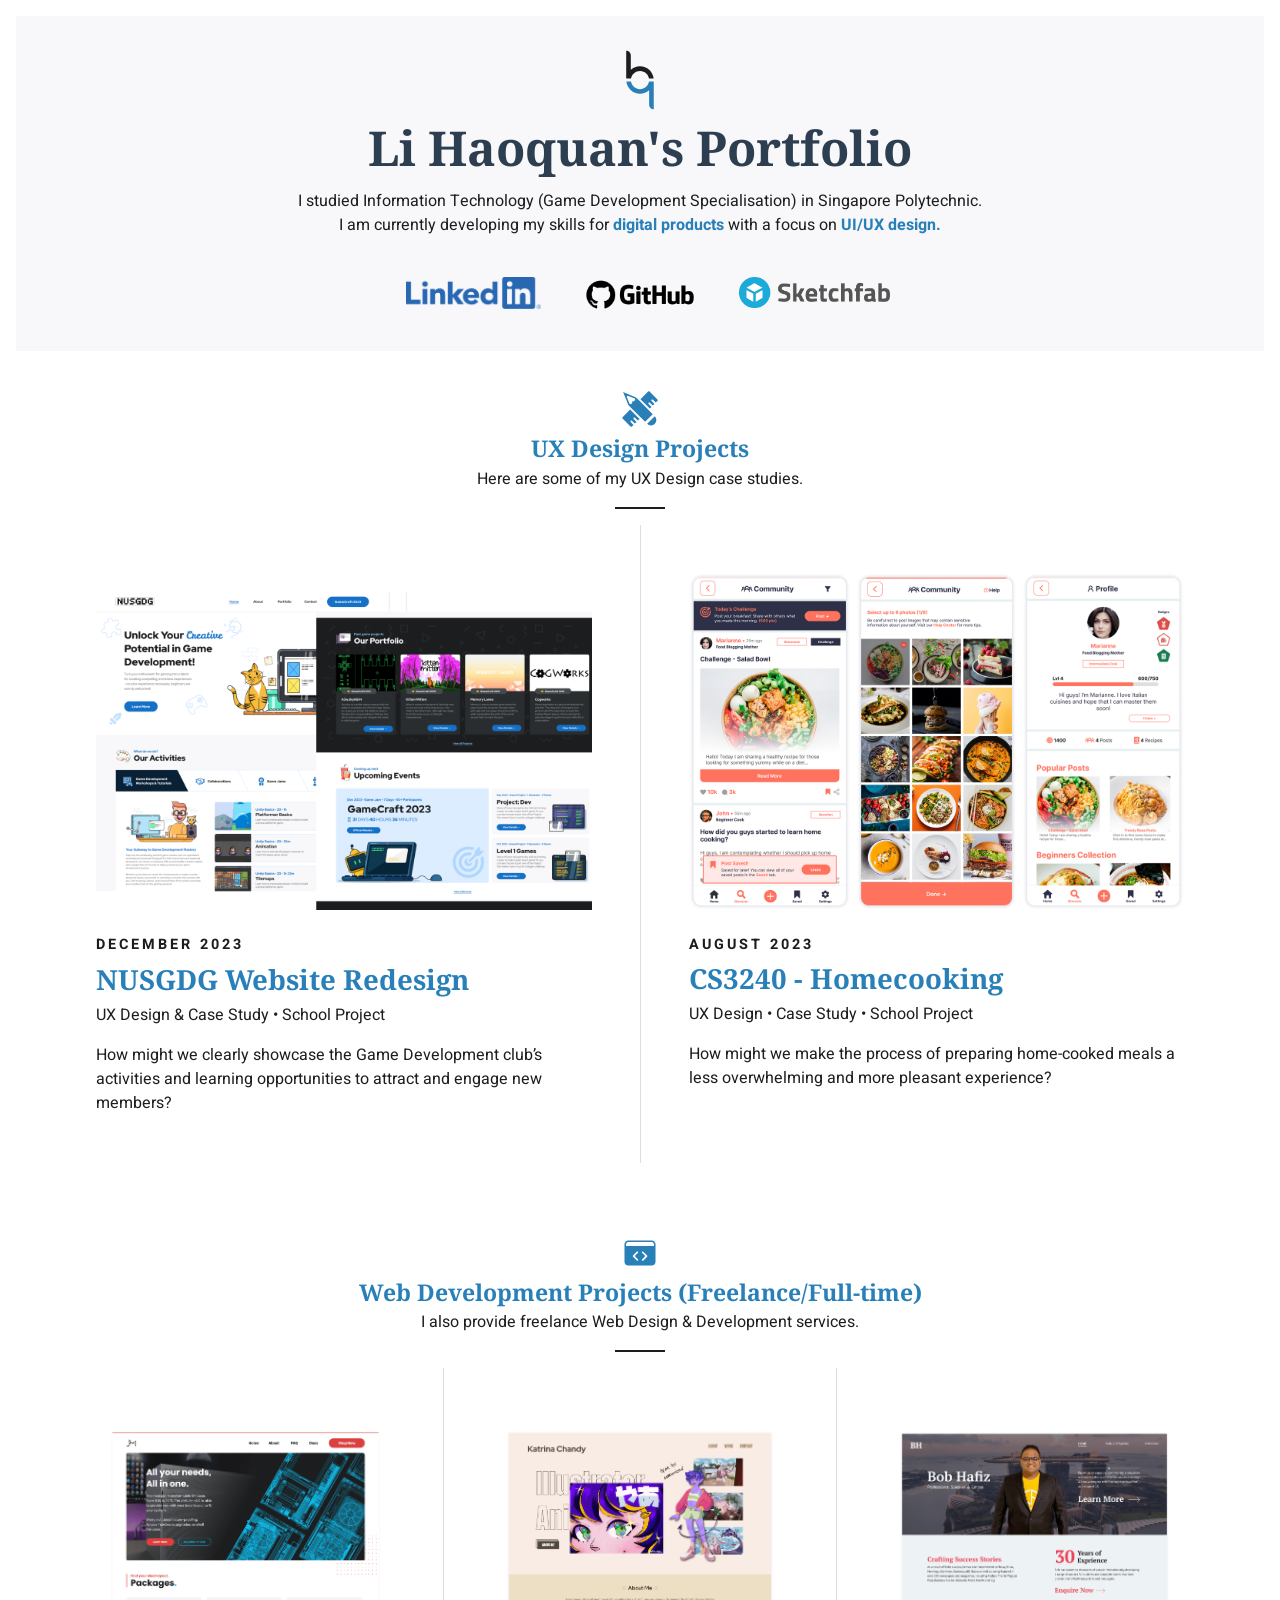
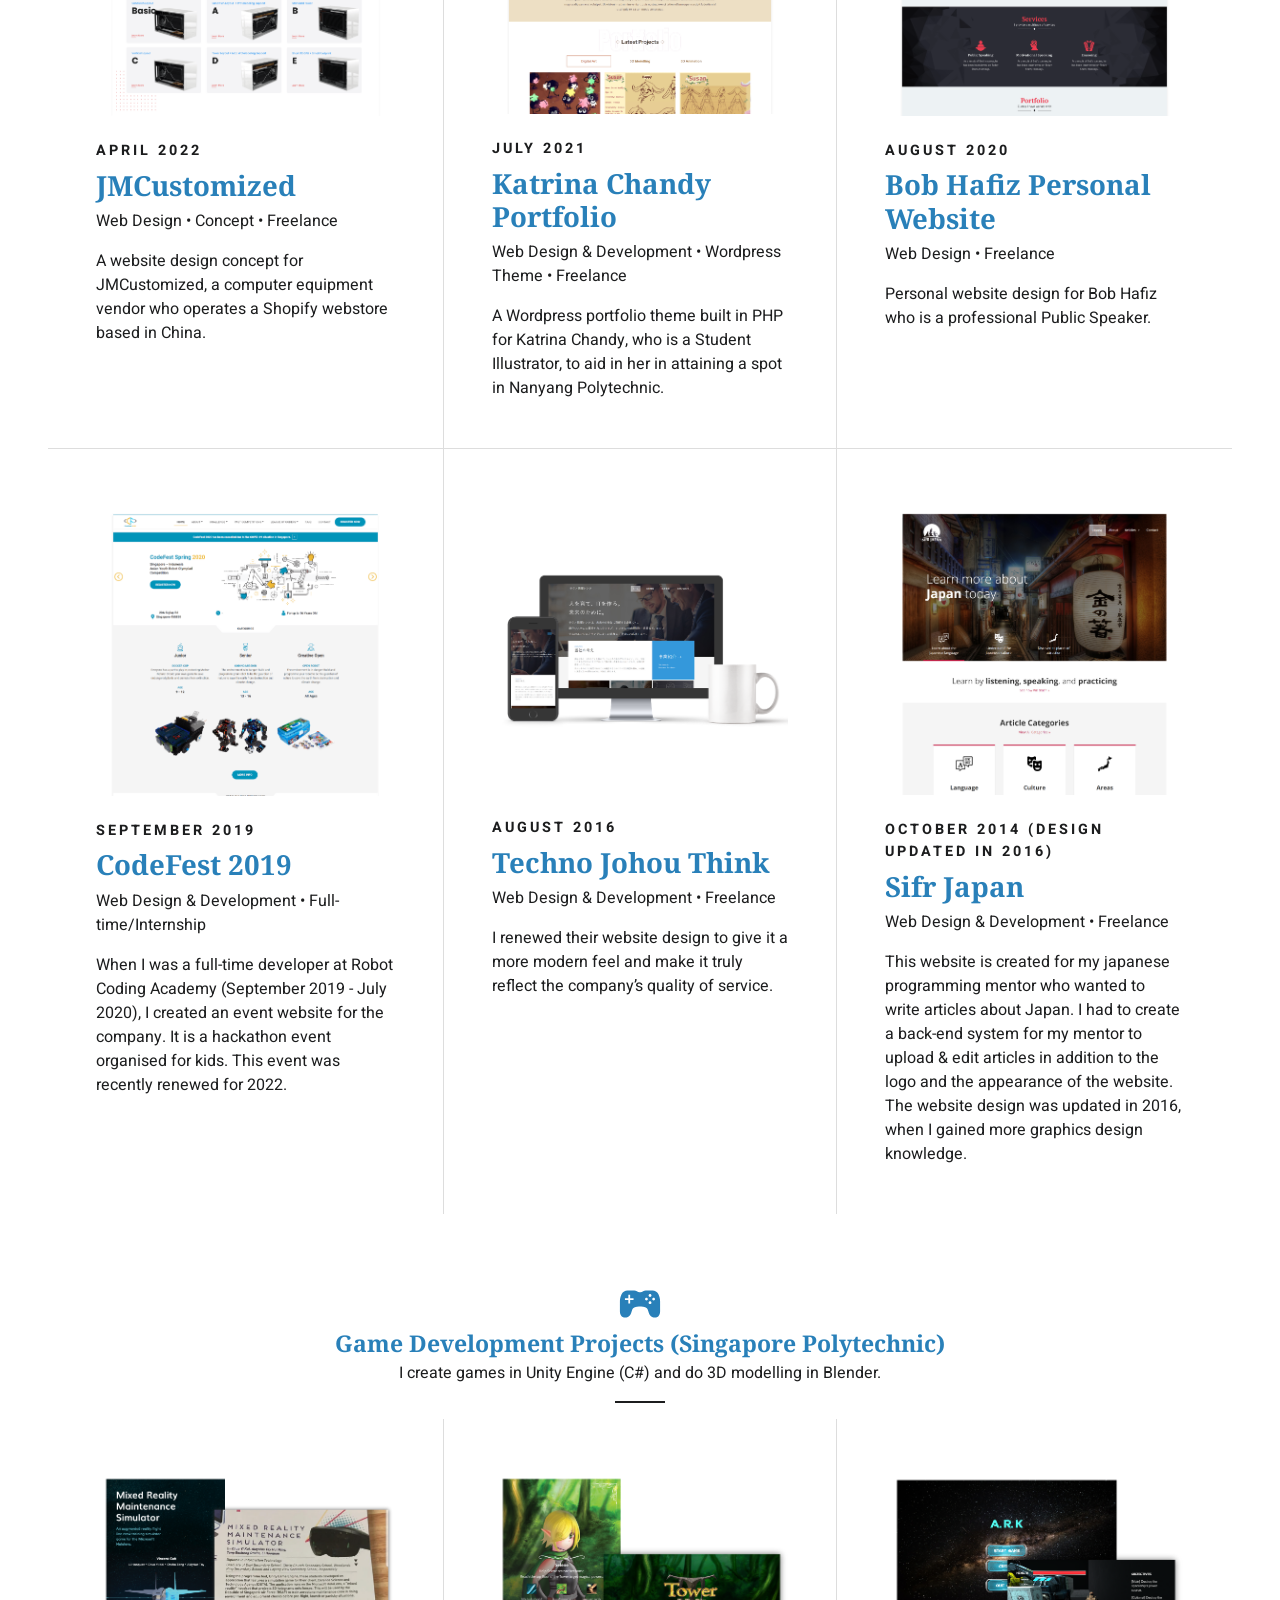
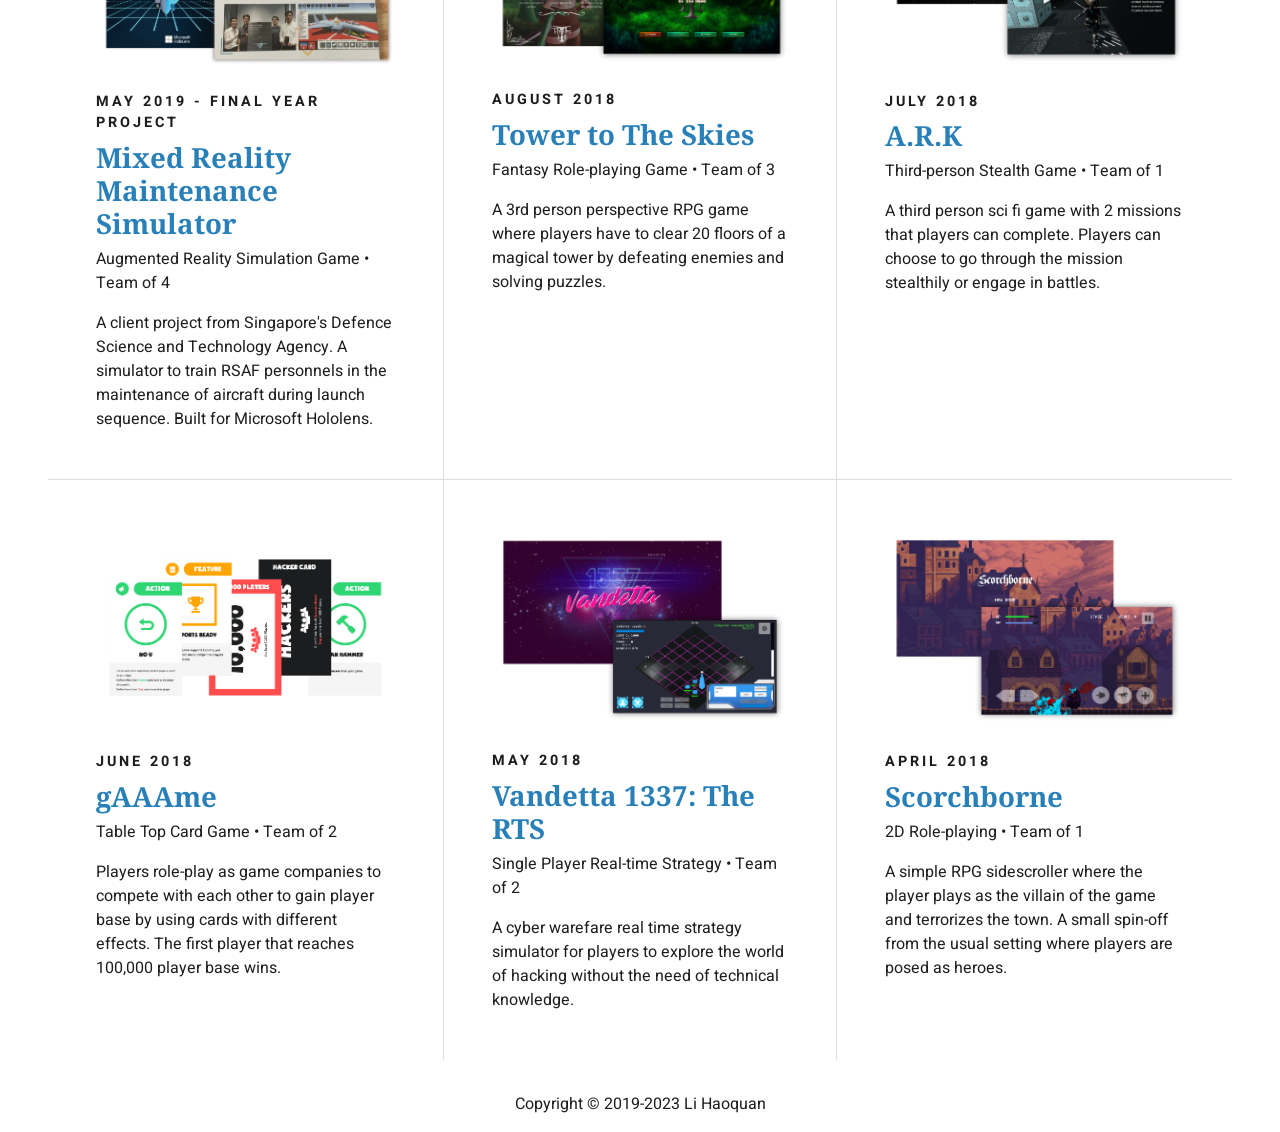
==== commit 4924f74e: "Update icon for UX design section" ====
--- a/index.html
+++ b/index.html
@@ -6,7 +6,7 @@
     <meta name="description" content="I am Li Haoquan, I develop and design games and websites. This is my portfolio.">
     <meta name="viewport" content="width=device-width, initial-scale=1.0">
     <title>Li Haoquan's Portfolio</title>
-    <link rel="canonical" href="http://lihaoquan.co">
+    <link rel="canonical" href="http://lihaoquan.com">
     <link rel="preconnect" href="https://fonts.googleapis.com">
     <link rel="preconnect" href="https://fonts.gstatic.com" crossorigin>
     <link href="https://fonts.googleapis.com/css2?family=Heebo:wght@400;700&family=Noto+Serif:wght@700&display=swap"
@@ -34,7 +34,7 @@
             </div>
         </div>
         <div class="projects">
-            <h3><img src="img/web-development.svg" alt="UX Designer" />UX Design Projects</h3>
+            <h3><img src="img/ux-design.svg" alt="UX Designer" />UX Design Projects</h3>
             <p class="title">Here are some of my UX Design case studies.</p>
             <div class="row dual-row">
                 <div class="row-item trigger nusgdg">
